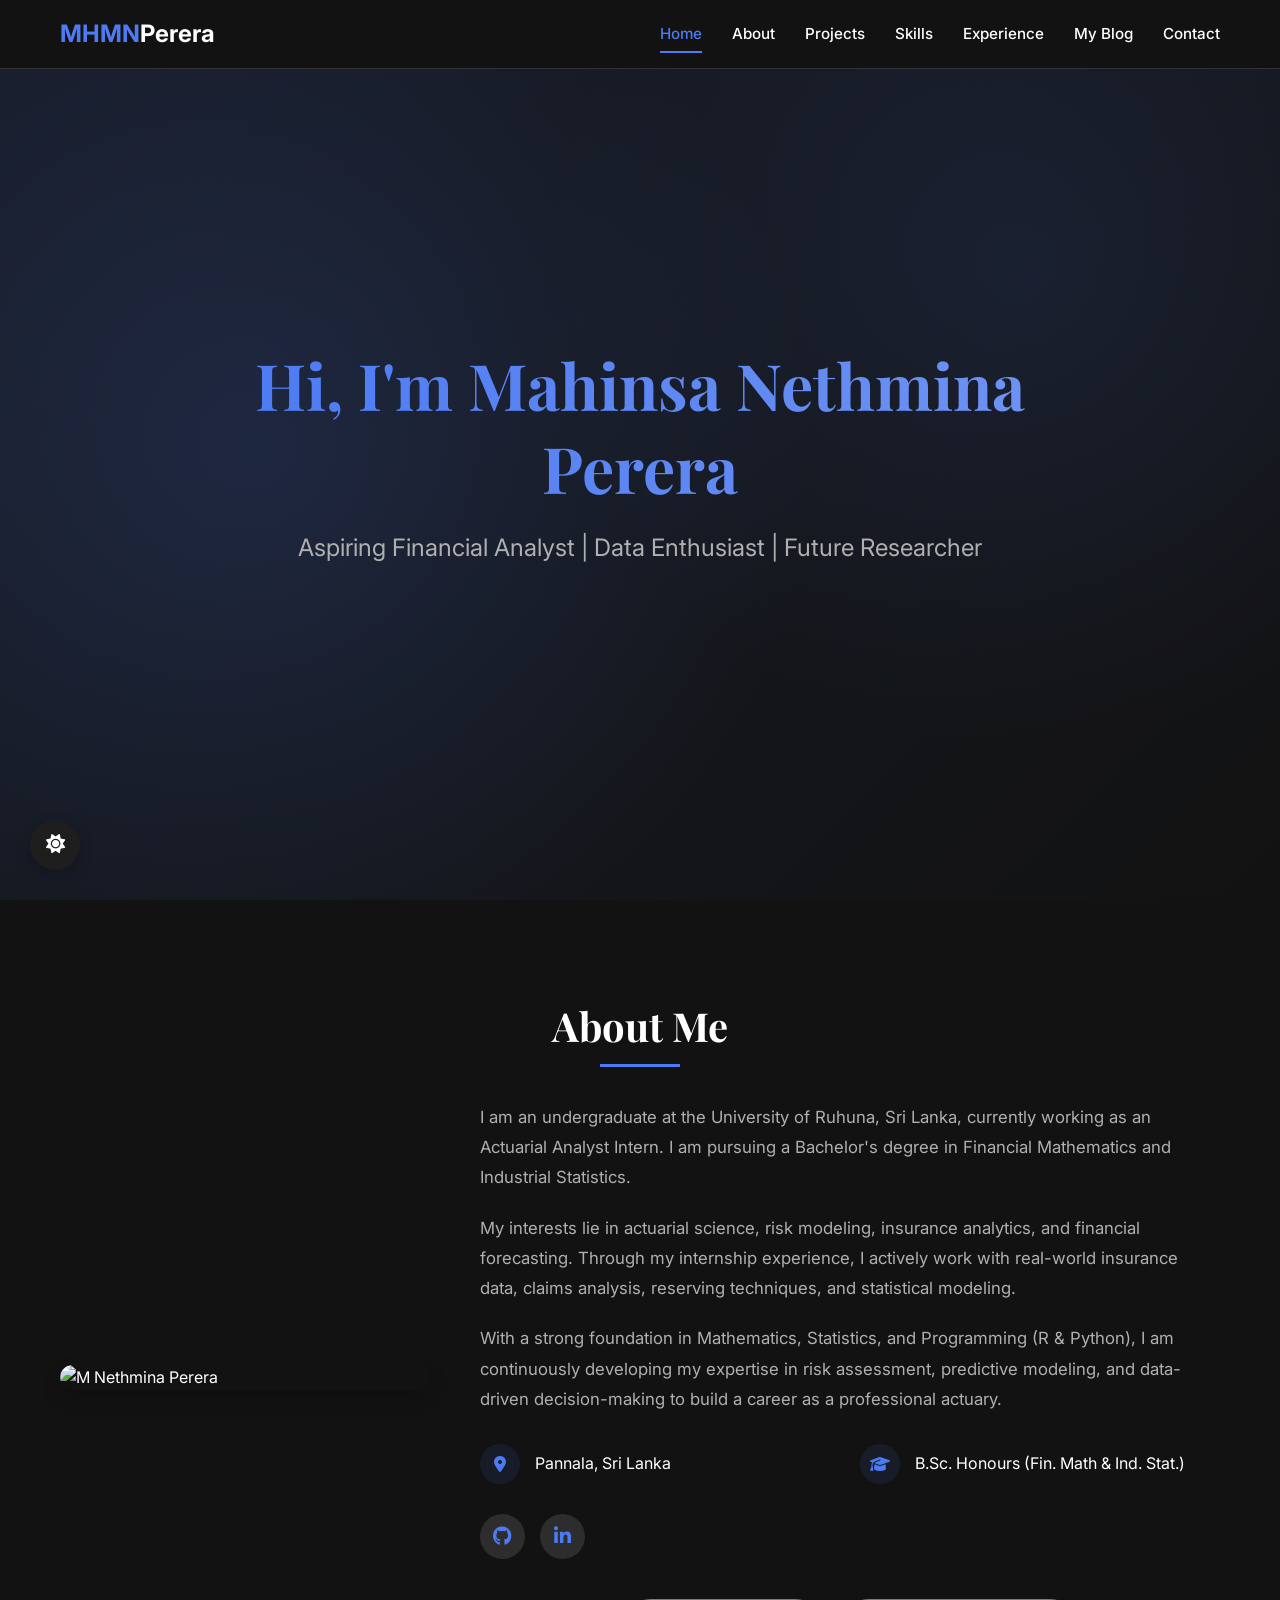
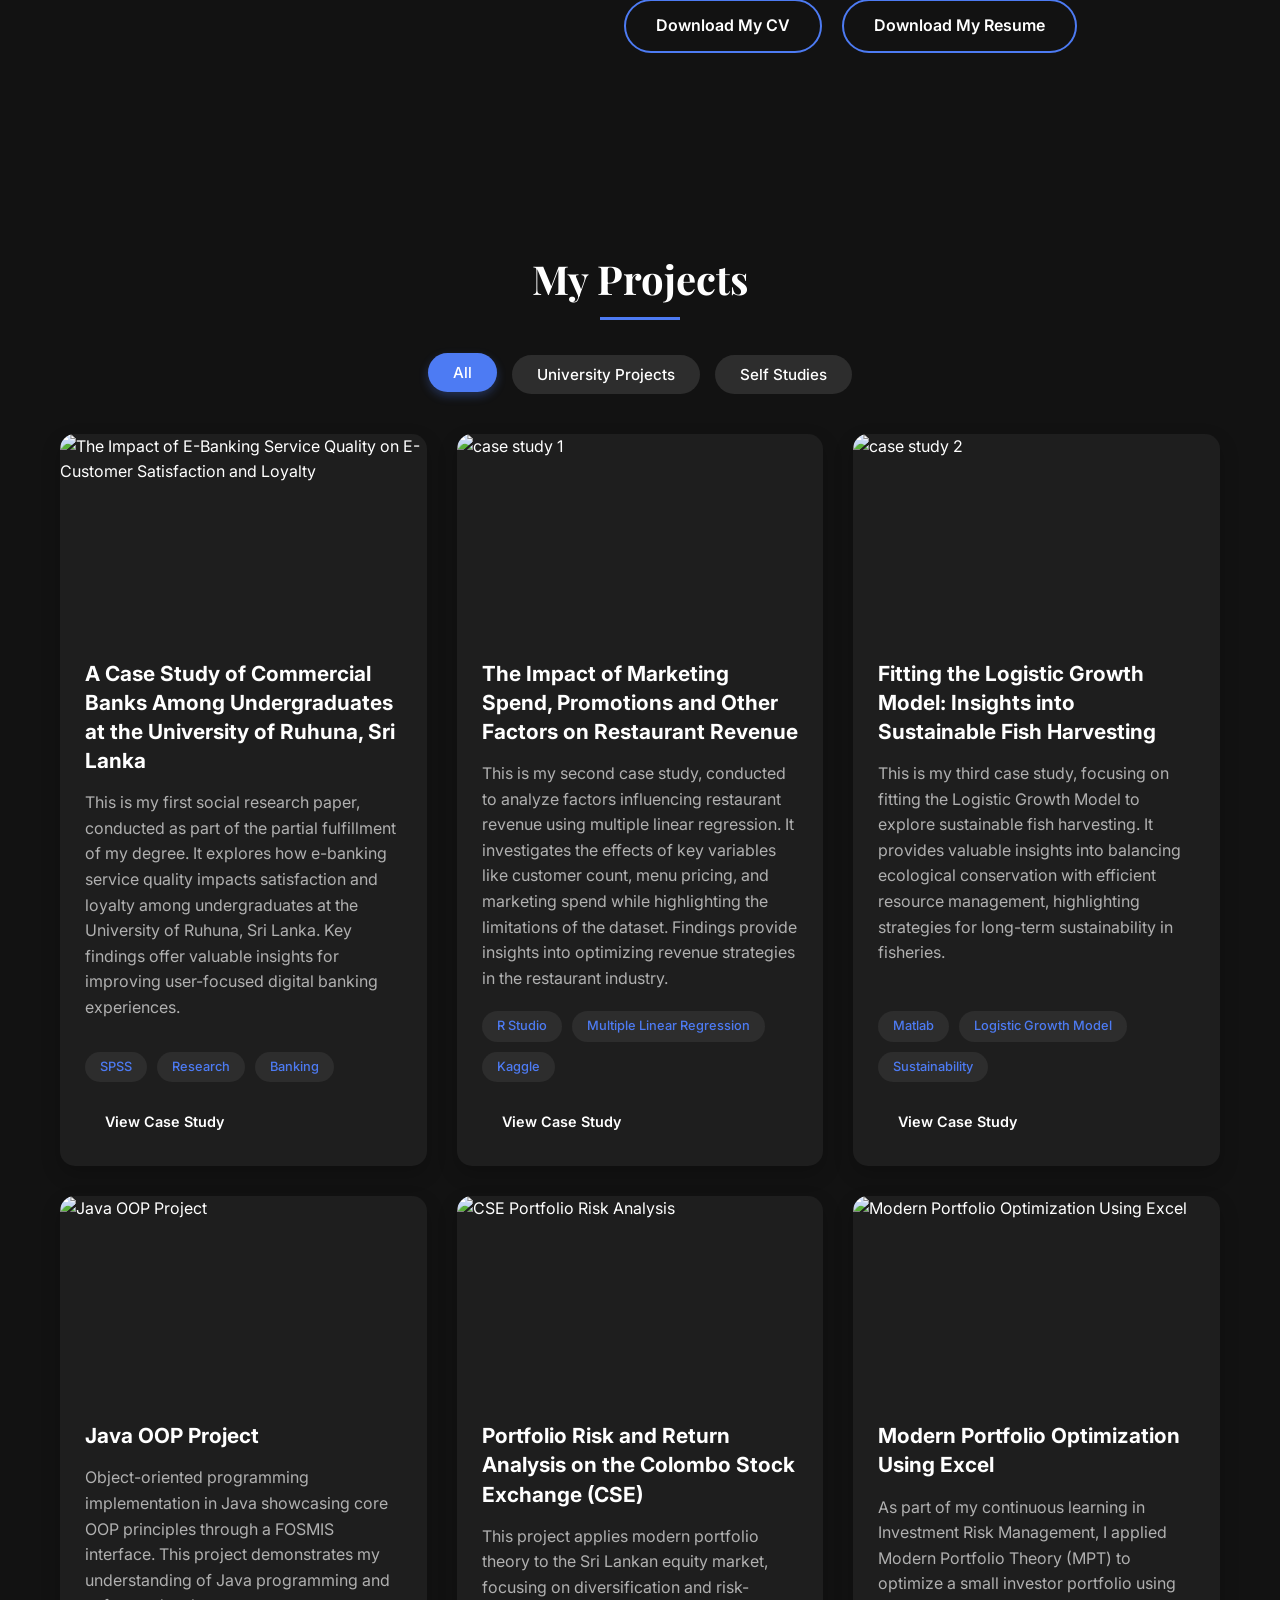
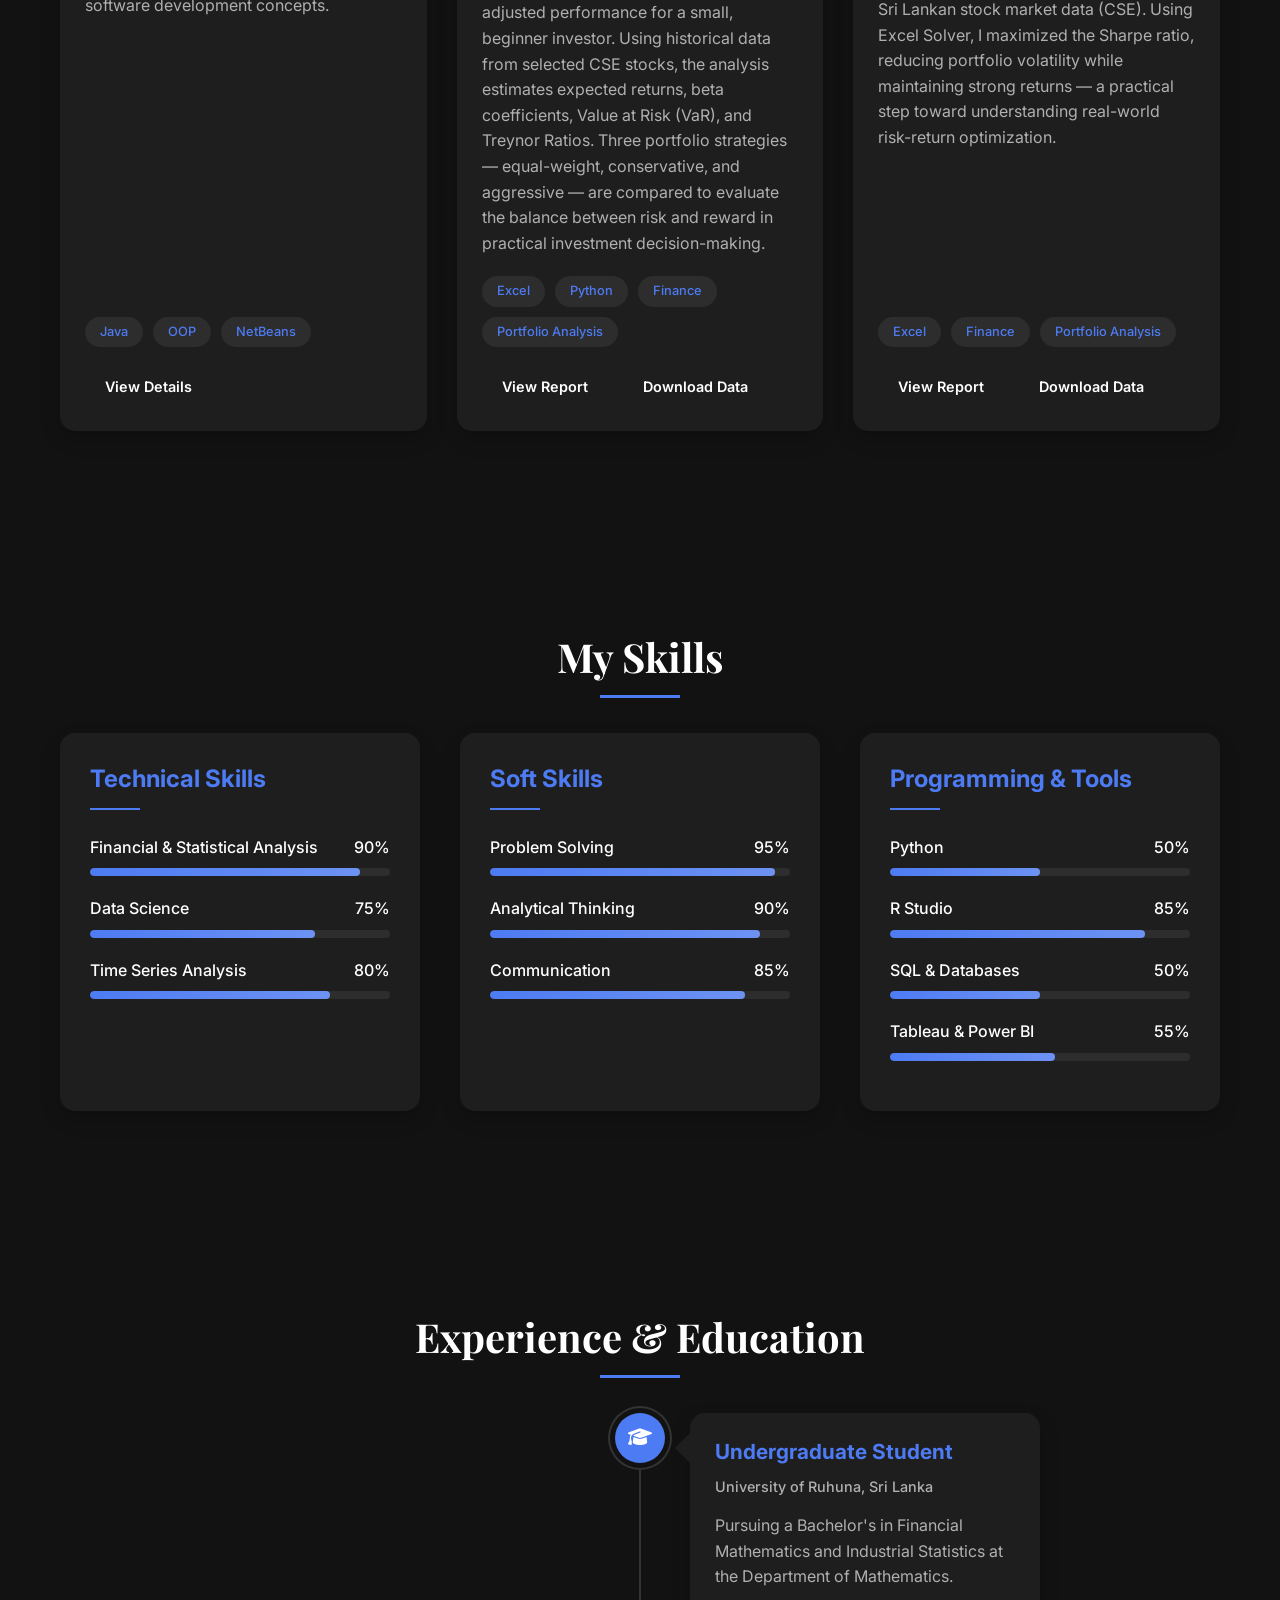
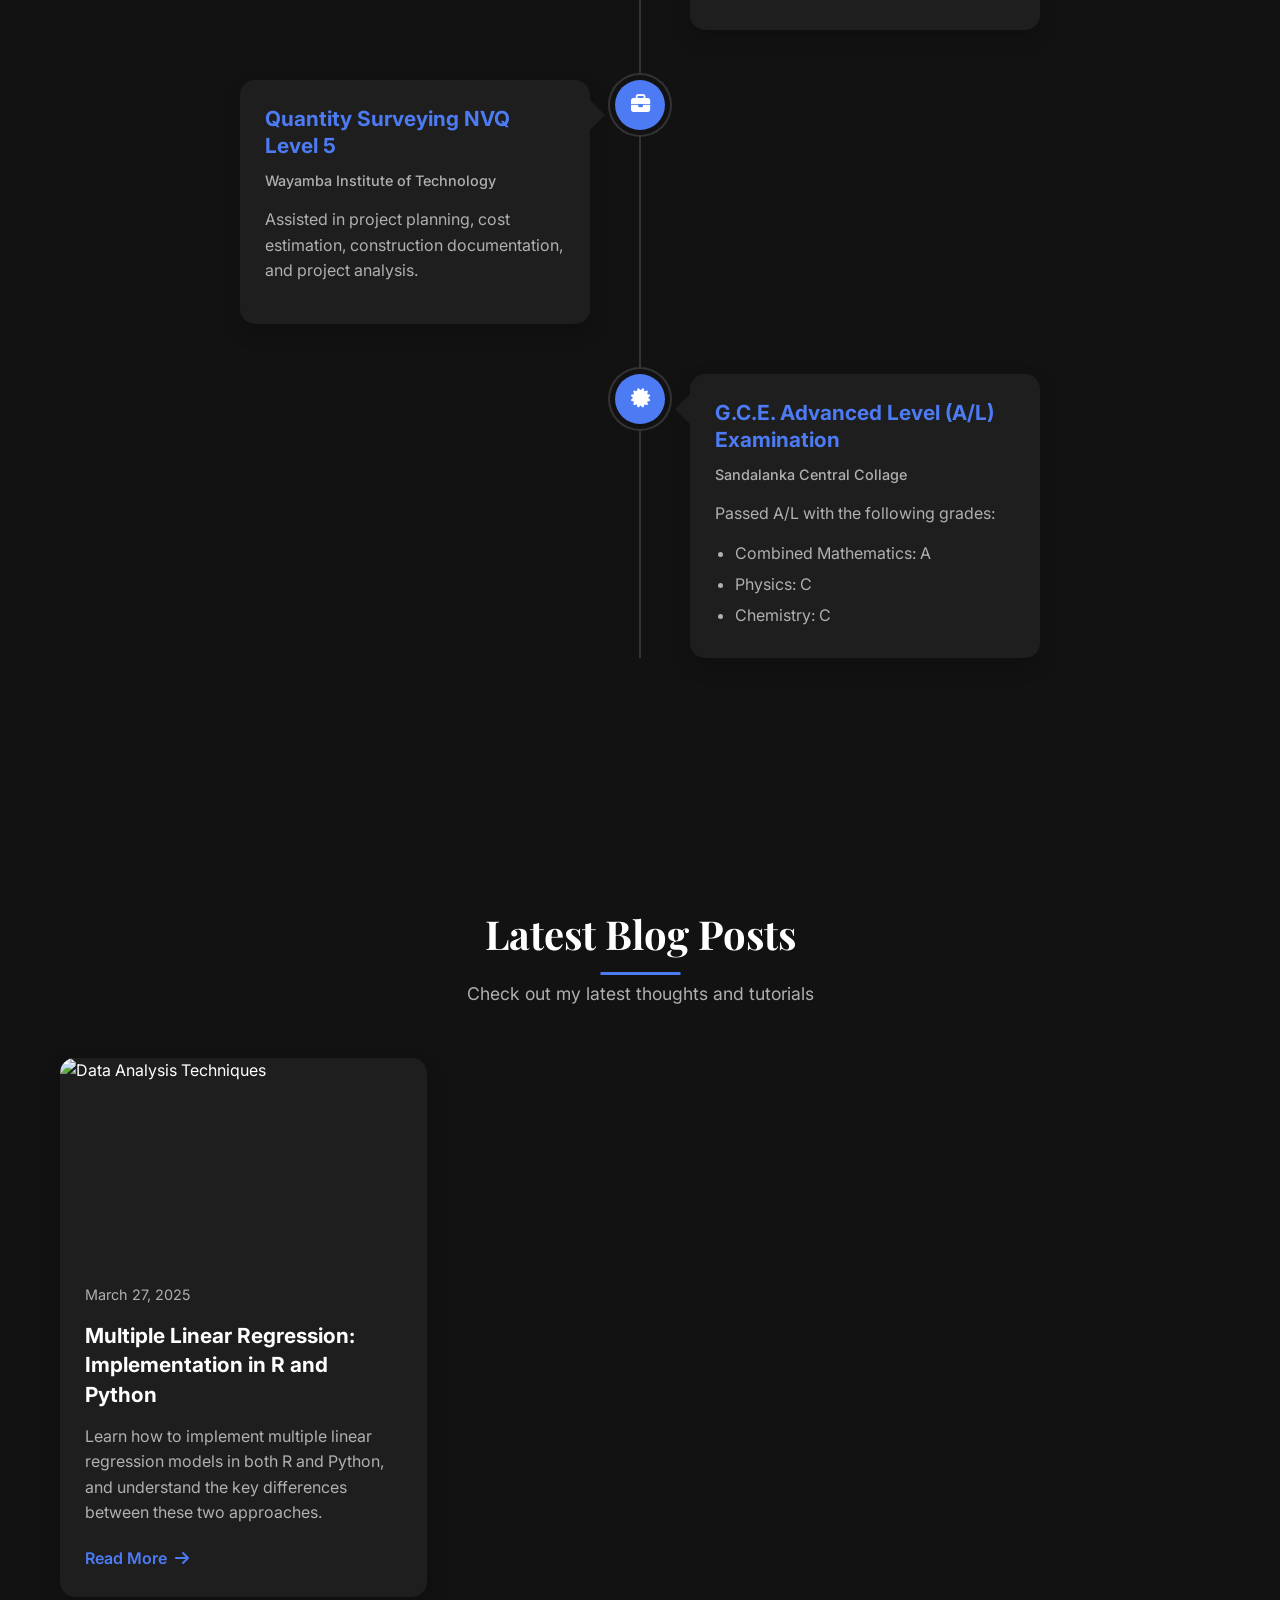
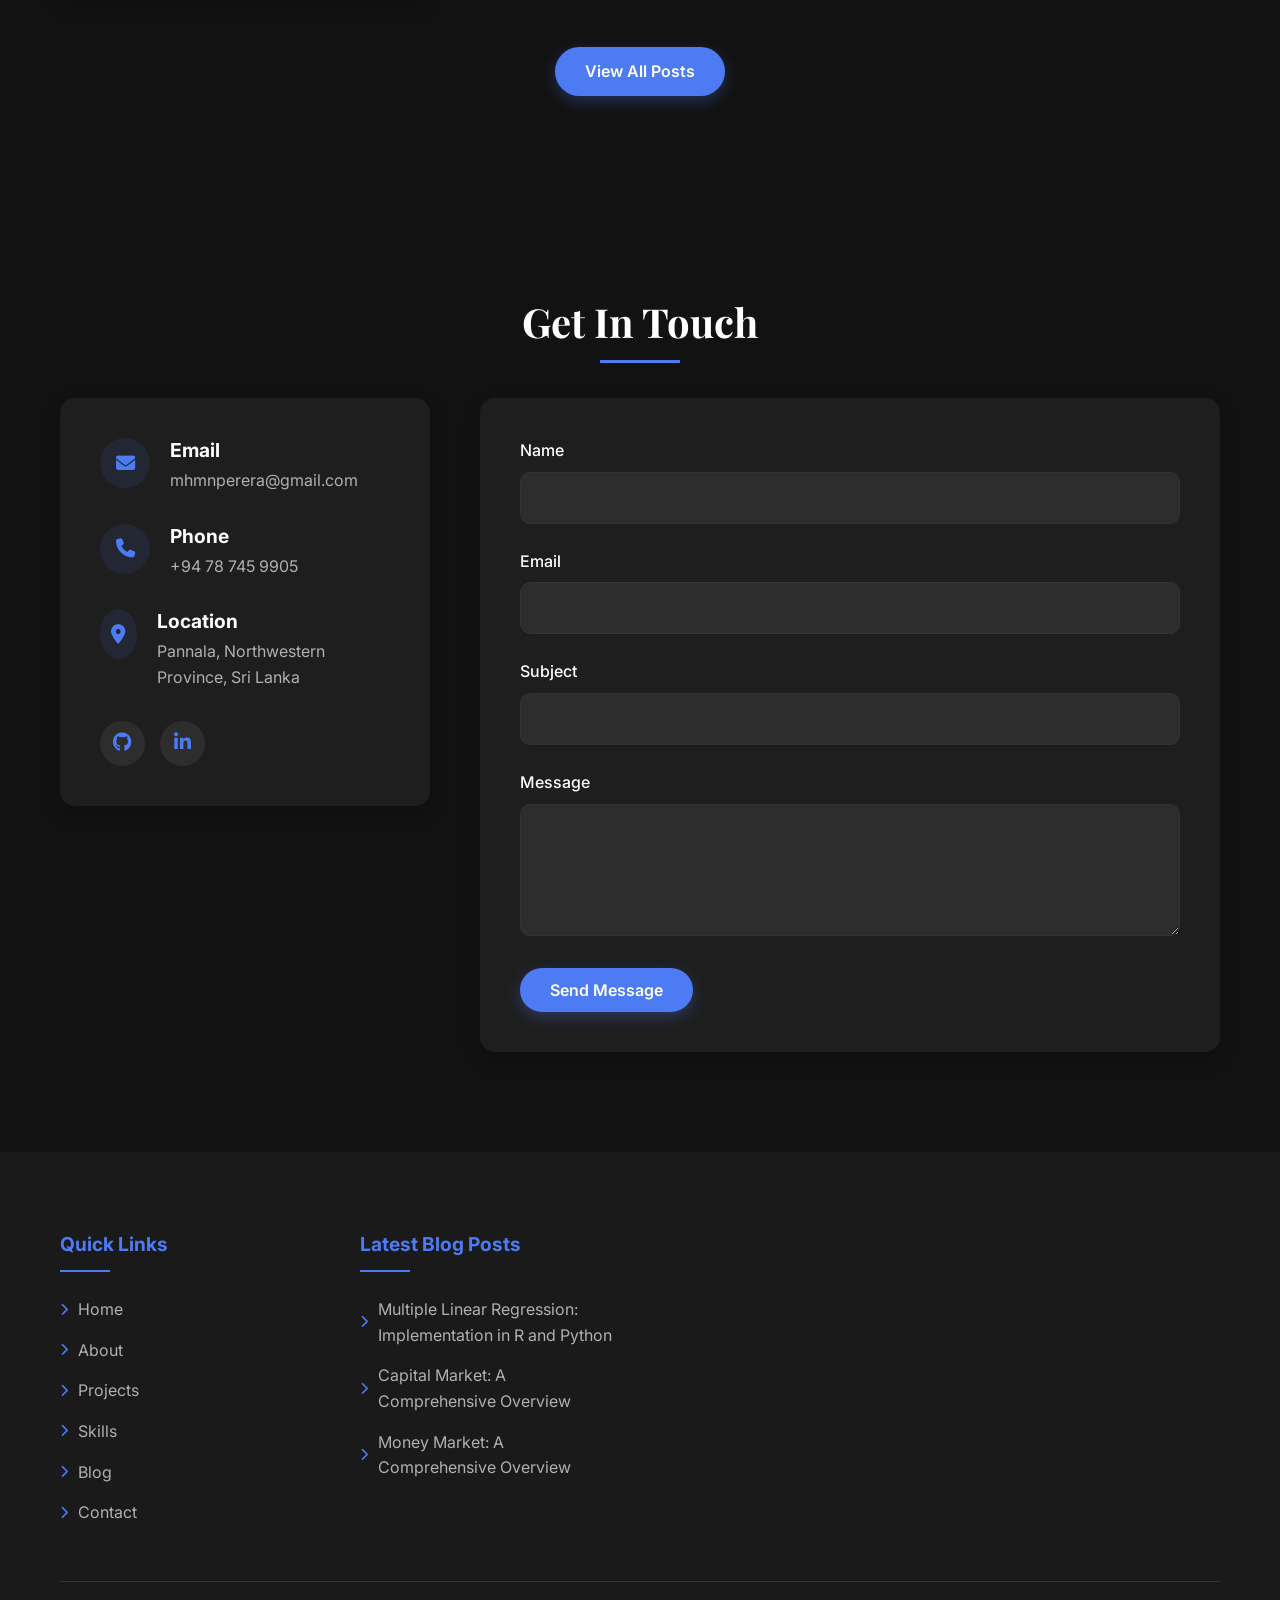
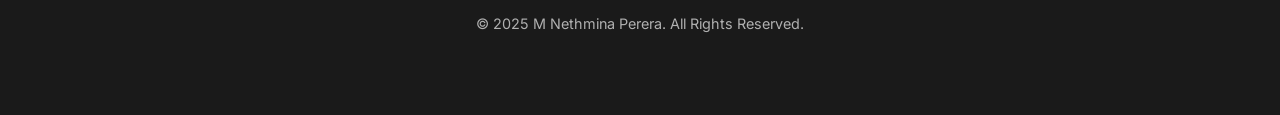
==== index.html @ 6a6cf2c5 "Update index.html" ====
<!DOCTYPE html>
<html lang="en" class="dark-theme">
<head>
    <meta charset="UTF-8">
    <meta name="viewport" content="width=device-width, initial-scale=1.0">
    <title>M Nethmina Perera | Portfolio</title>
   <meta name="description" content="Portfolio of M. Nethmina Perera – An entry-level financial analyst and data analyst with a focus on financial mathematics and industrial statistics.">
    <link rel="stylesheet" href="https://cdnjs.cloudflare.com/ajax/libs/font-awesome/6.4.0/css/all.min.css">
    <link href="https://fonts.googleapis.com/css2?family=Inter:wght@300;400;500;600;700&family=Playfair+Display:wght@700&display=swap" rel="stylesheet">
    <style>
        :root {
            /* Light theme variables */
            --light-bg-color: #f5f7fa;
            --light-text-color: #333333;
            --light-accent-color: #4d7bf3;
            --light-card-bg: #ffffff;
            --light-secondary-text: #666666;
            --light-border-color: #e0e0e0;
            --light-tag-bg: #eef2ff;
            --light-button-hover: #3d63c9;
            --light-filter-active: #4d7bf3;
            --light-filter-inactive: #e0e0e0;
            --light-header-bg: rgba(255, 255, 255, 0.95);
            --light-footer-bg: #f0f2f5;
            --light-card-shadow: 0 8px 20px rgba(0, 0, 0, 0.08);
            --light-input-bg: #ffffff;
            --light-timeline-bg: #ffffff;
            --light-timeline-border: #e0e0e0;
            --light-skill-bar-bg: #e0e0e0;
            
            /* Dark theme variables */
            --dark-bg-color: #121212;
            --dark-text-color: #ffffff;
            --dark-accent-color: #4d7bf3;
            --dark-card-bg: #1e1e1e;
            --dark-secondary-text: #b0b0b0;
            --dark-border-color: #333333;
            --dark-tag-bg: #2d2d2d;
            --dark-button-hover: #3d63c9;
            --dark-filter-active: #4d7bf3;
            --dark-filter-inactive: #2d2d2d;
            --dark-header-bg: rgba(18, 18, 18, 0.95);
            --dark-footer-bg: #1a1a1a;
            --dark-card-shadow: 0 8px 20px rgba(0, 0, 0, 0.2);
            --dark-input-bg: #2d2d2d;
            --dark-timeline-bg: #1e1e1e;
            --dark-timeline-border: #333333;
            --dark-skill-bar-bg: #2d2d2d;
            
            /* Default to dark theme */
            --bg-color: var(--dark-bg-color);
            --text-color: var(--dark-text-color);
            --accent-color: var(--dark-accent-color);
            --card-bg: var(--dark-card-bg);
            --secondary-text: var(--dark-secondary-text);
            --border-color: var(--dark-border-color);
            --tag-bg: var(--dark-tag-bg);
            --button-hover: var(--dark-button-hover);
            --filter-active: var(--dark-filter-active);
            --filter-inactive: var(--dark-filter-inactive);
            --header-bg: var(--dark-header-bg);
            --footer-bg: var(--dark-footer-bg);
            --card-shadow: var(--dark-card-shadow);
            --input-bg: var(--dark-input-bg);
            --timeline-bg: var(--dark-timeline-bg);
            --timeline-border: var(--dark-timeline-border);
            --skill-bar-bg: var(--dark-skill-bar-bg);
        }

        .light-theme {
            --bg-color: var(--light-bg-color);
            --text-color: var(--light-text-color);
            --accent-color: var(--light-accent-color);
            --card-bg: var(--light-card-bg);
            --secondary-text: var(--light-secondary-text);
            --border-color: var(--light-border-color);
            --tag-bg: var(--light-tag-bg);
            --button-hover: var(--light-button-hover);
            --filter-active: var(--light-filter-active);
            --filter-inactive: var(--light-filter-inactive);
            --header-bg: var(--light-header-bg);
            --footer-bg: var(--light-footer-bg);
            --card-shadow: var(--light-card-shadow);
            --input-bg: var(--light-input-bg);
            --timeline-bg: var(--light-timeline-bg);
            --timeline-border: var(--light-timeline-border);
            --skill-bar-bg: var(--light-skill-bar-bg);
        }

        * {
            margin: 0;
            padding: 0;
            box-sizing: border-box;
            font-family: 'Inter', sans-serif;
        }

        html {
            scroll-behavior: smooth;
            scroll-padding-top: 80px;
        }

        body {
            background-color: var(--bg-color);
            color: var(--text-color);
            line-height: 1.6;
            transition: background-color 0.3s ease, color 0.3s ease;
            overflow-x: hidden;
        }

        a {
            text-decoration: none;
            color: var(--text-color);
            transition: color 0.3s ease;
        }

        a:hover {
            color: var(--accent-color);
        }

        .container {
            max-width: 1200px;
            margin: 0 auto;
            padding: 0 20px;
        }

        h1, h2, h3, h4, h5, h6 {
            font-weight: 700;
            line-height: 1.3;
        }

        section {
            padding: 100px 0;
            position: relative;
        }

        section h2 {
            font-size: 2.5rem;
            margin-bottom: 50px;
            text-align: center;
            font-family: 'Playfair Display', serif;
            position: relative;
            display: inline-block;
            left: 50%;
            transform: translateX(-50%);
        }

        section h2::after {
            content: '';
            position: absolute;
            bottom: -15px;
            left: 0;
            width: 80px;
            height: 3px;
            background: var(--accent-color);
            left: 50%;
            transform: translateX(-50%);
        }

        .section-description {
            text-align: center;
            color: var(--secondary-text);
            margin: -30px auto 50px;
            max-width: 700px;
            font-size: 1.1rem;
        }

        /* Header and Navigation */
        header {
            background-color: var(--header-bg);
            position: fixed;
            top: 0;
            left: 0;
            right: 0;
            z-index: 1000;
            border-bottom: 1px solid var(--border-color);
            backdrop-filter: blur(10px);
            transition: all 0.3s ease;
        }

        header.scrolled {
            box-shadow: 0 5px 20px rgba(0, 0, 0, 0.1);
        }

        nav {
            display: flex;
            justify-content: space-between;
            align-items: center;
            padding: 15px 0;
            max-width: 1200px;
            margin: 0 auto;
            padding: 15px 20px;
        }

        .logo {
            font-weight: 700;
            font-size: 1.5rem;
            color: var(--accent-color);
        }

        .logo span {
            color: var(--text-color);
        }

        nav ul {
            display: flex;
            list-style: none;
            gap: 30px;
        }

        nav ul li a {
            font-weight: 500;
            padding: 5px 0;
            position: relative;
            font-size: 0.95rem;
        }

        nav ul li a.active {
            color: var(--accent-color);
        }

        nav ul li a::after {
            content: '';
            position: absolute;
            bottom: -5px;
            left: 0;
            width: 0;
            height: 2px;
            background-color: var(--accent-color);
            transition: width 0.3s ease;
        }

        nav ul li a:hover::after,
        nav ul li a.active::after {
            width: 100%;
        }

        .mobile-menu-btn {
            display: none;
            background: none;
            border: none;
            color: var(--text-color);
            font-size: 1.5rem;
            cursor: pointer;
        }

        /* Hero Section */
        .hero {
            min-height: 100vh;
            display: flex;
            align-items: center;
            position: relative;
            padding: 150px 0 100px;
            background: linear-gradient(135deg, rgba(77, 123, 243, 0.1) 0%, rgba(77, 123, 243, 0) 100%);
            overflow: hidden;
        }

        .hero::before {
            content: '';
            position: absolute;
            top: 0;
            left: 0;
            right: 0;
            bottom: 0;
            background: radial-gradient(circle at 20% 50%, rgba(77, 123, 243, 0.15) 0%, transparent 50%),
                        radial-gradient(circle at 80% 30%, rgba(77, 123, 243, 0.1) 0%, transparent 40%);
            z-index: -1;
        }

        .hero-content {
            max-width: 800px;
            margin: 0 auto;
            text-align: center;
            animation: fadeInUp 1s ease-out;
        }

        .hero h1 {
            font-size: 4rem;
            margin-bottom: 20px;
            font-family: 'Playfair Display', serif;
            background: linear-gradient(to right, var(--accent-color), #6d92f3);
            -webkit-background-clip: text;
            background-clip: text;
            color: transparent;
        }

        .subtitle {
            font-size: 1.5rem;
            color: var(--secondary-text);
            margin-bottom: 40px;
            animation: fadeInUp 1s ease-out 0.2s both;
        }

        .hero-buttons {
            display: flex;
            justify-content: center;
            gap: 20px;
            margin-top: 40px;
            animation: fadeInUp 1s ease-out 0.4s both;
        }

        .btn {
            display: inline-block;
            padding: 12px 30px;
            border-radius: 30px;
            font-weight: 600;
            text-align: center;
            cursor: pointer;
            transition: all 0.3s ease;
            border: none;
            font-size: 1rem;
        }

        .primary-btn {
            background-color: var(--accent-color);
            color: white;
            box-shadow: 0 5px 15px rgba(77, 123, 243, 0.3);
        }

        .primary-btn:hover {
            background-color: var(--button-hover);
            transform: translateY(-5px);
            box-shadow: 0 10px 20px rgba(77, 123, 243, 0.4);
            color: white;
        }

        .secondary-btn {
            background-color: transparent;
            color: var(--text-color);
            border: 2px solid var(--accent-color);
        }

        .secondary-btn:hover {
            background-color: var(--accent-color);
            color: white;
            transform: translateY(-5px);
        }

        .small-btn {
            padding: 8px 20px;
            font-size: 0.9rem;
        }

        /* About Section */
        .about-section {
            background-color: var(--bg-color);
            position: relative;
            overflow: hidden;
        }

        .about-section::before {
            content: '';
            position: absolute;
            top: 0;
            right: 0;
            width: 300px;
            height: 300px;
            background: radial-gradient(circle, rgba(77, 123, 243, 0.1) 0%, transparent 70%);
            z-index: -1;
        }

        .about-content {
            display: grid;
            grid-template-columns: 1fr 2fr;
            gap: 50px;
            align-items: center;
        }

        .about-image {
            position: relative;
            border-radius: 20px;
            overflow: hidden;
            box-shadow: var(--card-shadow);
            transition: transform 0.3s ease, box-shadow 0.3s ease;
        }

        .about-image:hover {
            transform: translateY(-10px);
            box-shadow: 0 15px 30px rgba(0, 0, 0, 0.2);
        }

        .about-image img {
            width: 100%;
            height: auto;
            display: block;
            transition: transform 0.5s ease;
        }

        .about-image:hover img {
            transform: scale(1.05);
        }

        .about-text p {
            margin-bottom: 20px;
            color: var(--secondary-text);
            font-size: 1.05rem;
            line-height: 1.8;
        }

        .about-details {
            margin: 30px 0;
            display: grid;
            grid-template-columns: 1fr 1fr;
            gap: 20px;
        }

        .detail-item {
            display: flex;
            align-items: center;
            gap: 15px;
        }

        .detail-item i {
            width: 40px;
            height: 40px;
            background-color: rgba(77, 123, 243, 0.1);
            color: var(--accent-color);
            border-radius: 50%;
            display: flex;
            justify-content: center;
            align-items: center;
            font-size: 1rem;
        }

        .social-links {
            display: flex;
            gap: 15px;
            margin-top: 30px;
        }

        .social-icon {
            width: 45px;
            height: 45px;
            background-color: var(--tag-bg);
            color: var(--accent-color);
            border-radius: 50%;
            display: flex;
            justify-content: center;
            align-items: center;
            font-size: 1.2rem;
            transition: all 0.3s ease;
        }

        .social-icon:hover {
            background-color: var(--accent-color);
            color: white;
            transform: translateY(-5px);
        }

        /* Projects Section */
        .projects-section {
            background-color: var(--bg-color);
            position: relative;
        }

        .projects-section::before {
            content: '';
            position: absolute;
            bottom: 0;
            left: 0;
            width: 300px;
            height: 300px;
            background: radial-gradient(circle, rgba(77, 123, 243, 0.1) 0%, transparent 70%);
            z-index: -1;
        }

        .project-filters {
            display: flex;
            justify-content: center;
            gap: 15px;
            margin-bottom: 40px;
            flex-wrap: wrap;
        }

        .filter-btn {
            background-color: var(--filter-inactive);
            color: var(--text-color);
            border: none;
            padding: 10px 25px;
            border-radius: 30px;
            cursor: pointer;
            font-size: 0.95rem;
            font-weight: 500;
            transition: all 0.3s ease;
        }

        .filter-btn.active {
            background-color: var(--filter-active);
            color: white;
            box-shadow: 0 4px 10px rgba(77, 123, 243, 0.3);
            transform: translateY(-2px);
        }

        .filter-btn:hover {
            background-color: var(--button-hover);
            color: white;
        }

        .projects-grid {
            display: grid;
            grid-template-columns: repeat(auto-fill, minmax(350px, 1fr));
            gap: 30px;
        }

        .project-card {
            background-color: var(--card-bg);
            border-radius: 15px;
            overflow: hidden;
            box-shadow: var(--card-shadow);
            transition: transform 0.3s ease, box-shadow 0.3s ease;
            height: 100%;
            display: flex;
            flex-direction: column;
            opacity: 0;
            transform: translateY(20px);
            animation: fadeInUp 0.6s ease-out forwards;
        }

        .project-card:nth-child(2) {
            animation-delay: 0.2s;
        }

        .project-card:nth-child(3) {
            animation-delay: 0.4s;
        }

        .project-card:nth-child(4) {
            animation-delay: 0.6s;
        }

        .project-card:hover {
            transform: translateY(-10px);
            box-shadow: 0 15px 30px rgba(0, 0, 0, 0.2);
        }

        .project-image {
            height: 200px;
            overflow: hidden;
        }

        .project-image img {
            width: 100%;
            height: 100%;
            object-fit: cover;
            transition: transform 0.5s ease;
        }

        .project-card:hover .project-image img {
            transform: scale(1.05);
        }

        .project-content {
            padding: 25px;
            display: flex;
            flex-direction: column;
            flex-grow: 1;
        }

        .project-content h3 {
            font-size: 1.3rem;
            margin-bottom: 15px;
            line-height: 1.4;
        }

        .project-content p {
            color: var(--secondary-text);
            margin-bottom: 20px;
            flex-grow: 1;
        }

        .project-tech {
            display: flex;
            flex-wrap: wrap;
            gap: 10px;
            margin-bottom: 20px;
        }

        .project-tech span {
            background-color: var(--tag-bg);
            color: var(--accent-color);
            padding: 5px 15px;
            border-radius: 20px;
            font-size: 0.8rem;
            font-weight: 500;
            transition: all 0.3s ease;
        }

        .project-tech span:hover {
            background-color: var(--accent-color);
            color: white;
            transform: translateY(-2px);
        }

        .project-links {
            display: flex;
            gap: 15px;
            margin-top: auto;
        }

        /* Project Details */
        .project-details {
            position: fixed;
            top: 0;
            left: 0;
            right: 0;
            bottom: 0;
            background-color: rgba(0, 0, 0, 0.8);
            z-index: 1001;
            display: flex;
            justify-content: center;
            align-items: center;
            padding: 20px;
            opacity: 0;
            visibility: hidden;
            transition: all 0.3s ease;
        }

        .project-details.active {
            opacity: 1;
            visibility: visible;
        }

        .project-details .container {
            background-color: var(--card-bg);
            border-radius: 15px;
            max-width: 900px;
            max-height: 90vh;
            overflow-y: auto;
            padding: 30px;
            position: relative;
            box-shadow: 0 15px 30px rgba(0, 0, 0, 0.3);
            transform: translateY(30px);
            transition: transform 0.3s ease;
        }

        .project-details.active .container {
            transform: translateY(0);
        }

        .details-header {
            display: flex;
            justify-content: space-between;
            align-items: center;
            margin-bottom: 20px;
            padding-bottom: 20px;
            border-bottom: 1px solid var(--border-color);
        }

        .details-header h2 {
            font-size: 2rem;
            margin-bottom: 0;
            text-align: left;
            transform: none;
            left: 0;
        }

        .details-header h2::after {
            display: none;
        }

        .close-details {
            background: none;
            border: none;
            color: var(--text-color);
            font-size: 1.5rem;
            cursor: pointer;
            transition: color 0.3s ease;
        }

        .close-details:hover {
            color: var(--accent-color);
        }

        .details-content {
            display: grid;
            grid-template-columns: 1fr 1fr;
            gap: 30px;
        }

        .details-video {
            border-radius: 10px;
            overflow: hidden;
            box-shadow: var(--card-shadow);
        }

        .details-video video {
            display: block;
            width: 100%;
            height: auto;
        }

        .details-text h3 {
            font-size: 1.5rem;
            margin: 20px 0 15px;
            color: var(--accent-color);
        }

        .details-text p {
            color: var(--secondary-text);
            margin-bottom: 20px;
            line-height: 1.8;
        }

        .details-text ul {
            margin-left: 20px;
            margin-bottom: 20px;
        }

        .details-text li {
            margin-bottom: 10px;
            color: var(--secondary-text);
        }

        .tech-stack {
            display: flex;
            flex-wrap: wrap;
            gap: 10px;
            margin-top: 10px;
        }

        .tech-stack span {
            background-color: var(--tag-bg);
            color: var(--accent-color);
            padding: 5px 15px;
            border-radius: 20px;
            font-size: 0.8rem;
            font-weight: 500;
        }

        /* Skills Section */
        .skills-section {
            background-color: var(--bg-color);
            position: relative;
        }

        .skills-section::before {
            content: '';
            position: absolute;
            top: 50%;
            right: 0;
            width: 300px;
            height: 300px;
            background: radial-gradient(circle, rgba(77, 123, 243, 0.1) 0%, transparent 70%);
            z-index: -1;
            transform: translateY(-50%);
        }

        .skills-container {
            display: grid;
            grid-template-columns: repeat(auto-fit, minmax(300px, 1fr));
            gap: 40px;
        }

        .skills-category {
            background-color: var(--card-bg);
            padding: 30px;
            border-radius: 15px;
            box-shadow: var(--card-shadow);
            transition: transform 0.3s ease, box-shadow 0.3s ease;
        }

        .skills-category:hover {
            transform: translateY(-10px);
            box-shadow: 0 15px 30px rgba(0, 0, 0, 0.2);
        }

        .skills-category h3 {
            font-size: 1.5rem;
            margin-bottom: 25px;
            color: var(--accent-color);
            position: relative;
            padding-bottom: 15px;
        }

        .skills-category h3::after {
            content: '';
            position: absolute;
            bottom: 0;
            left: 0;
            width: 50px;
            height: 2px;
            background-color: var(--accent-color);
        }

        .skill-item {
            margin-bottom: 20px;
        }

        .skill-info {
            display: flex;
            justify-content: space-between;
            margin-bottom: 8px;
            font-weight: 500;
        }

        .skill-bar {
            height: 8px;
            background-color: var(--skill-bar-bg);
            border-radius: 10px;
            overflow: hidden;
        }

        .skill-progress {
            height: 100%;
            background: linear-gradient(to right, var(--accent-color), #6d92f3);
            border-radius: 10px;
            width: 0;
            transition: width 1.5s ease;
        }

        /* Experience Section */
        .experience-section {
            background-color: var(--bg-color);
            position: relative;
        }

        .experience-section::before {
            content: '';
            position: absolute;
            bottom: 0;
            left: 0;
            width: 300px;
            height: 300px;
            background: radial-gradient(circle, rgba(77, 123, 243, 0.1) 0%, transparent 70%);
            z-index: -1;
        }

        .timeline {
            position: relative;
            max-width: 800px;
            margin: 0 auto;
        }

        .timeline::before {
            content: '';
            position: absolute;
            top: 0;
            bottom: 0;
            left: 50%;
            width: 2px;
            background-color: var(--border-color);
            transform: translateX(-50%);
        }

        .timeline-item {
            position: relative;
            margin-bottom: 50px;
            width: 100%;
        }

        .timeline-icon {
            position: absolute;
            left: 50%;
            top: 0;
            width: 50px;
            height: 50px;
            border-radius: 50%;
            background-color: var(--accent-color);
            display: flex;
            justify-content: center;
            align-items: center;
            color: white;
            font-size: 1.2rem;
            transform: translateX(-50%);
            z-index: 1;
            box-shadow: 0 0 0 5px var(--bg-color), 0 0 0 7px var(--border-color);
        }

        .timeline-content {
            position: relative;
            width: calc(50% - 50px);
            padding: 25px;
            background-color: var(--timeline-bg);
            border-radius: 15px;
            box-shadow: var(--card-shadow);
            transition: transform 0.3s ease, box-shadow 0.3s ease;
        }

        .timeline-content:hover {
            transform: translateY(-5px);
            box-shadow: 0 15px 30px rgba(0, 0, 0, 0.2);
        }

        .timeline-item:nth-child(odd) .timeline-content {
            margin-left: auto;
        }

        .timeline-item:nth-child(even) .timeline-content {
            margin-right: auto;
        }

        .timeline-item:nth-child(odd) .timeline-content::before {
            content: '';
            position: absolute;
            top: 20px;
            left: -15px;
            border-width: 15px 15px 15px 0;
            border-style: solid;
            border-color: transparent var(--timeline-bg) transparent transparent;
        }

        .timeline-item:nth-child(even) .timeline-content::before {
            content: '';
            position: absolute;
            top: 20px;
            right: -15px;
            border-width: 15px 0 15px 15px;
            border-style: solid;
            border-color: transparent transparent transparent var(--timeline-bg);
        }

        .timeline-content h3 {
            font-size: 1.3rem;
            margin-bottom: 10px;
            color: var(--accent-color);
        }

        .timeline-date {
            color: var(--secondary-text);
            font-size: 0.9rem;
            margin-bottom: 15px;
            font-weight: 500;
        }

        .timeline-content p {
            color: var(--secondary-text);
            margin-bottom: 15px;
        }

        .timeline-content ul {
            margin-left: 20px;
            color: var(--secondary-text);
        }

        .timeline-content li {
            margin-bottom: 5px;
        }

        /* Blog Preview Section */
        .blog-preview-section {
            background-color: var(--bg-color);
            position: relative;
        }

        .blog-preview-section::before {
            content: '';
            position: absolute;
            top: 0;
            right: 0;
            width: 300px;
            height: 300px;
            background: radial-gradient(circle, rgba(77, 123, 243, 0.1) 0%, transparent 70%);
            z-index: -1;
        }

        .blog-preview-grid {
            display: grid;
            grid-template-columns: repeat(auto-fill, minmax(350px, 1fr));
            gap: 30px;
            margin-bottom: 50px;
        }

        .blog-preview-card {
            background-color: var(--card-bg);
            border-radius: 15px;
            overflow: hidden;
            box-shadow: var(--card-shadow);
            transition: transform 0.3s ease, box-shadow 0.3s ease;
            height: 100%;
            display: flex;
            flex-direction: column;
            opacity: 0;
            transform: translateY(20px);
            animation: fadeInUp 0.6s ease-out forwards;
        }

        .blog-preview-card:hover {
            transform: translateY(-10px);
            box-shadow: 0 15px 30px rgba(0, 0, 0, 0.2);
        }

        .preview-image {
            height: 200px;
            overflow: hidden;
        }

        .preview-image img {
            width: 100%;
            height: 100%;
            object-fit: cover;
            transition: transform 0.5s ease;
        }

        .blog-preview-card:hover .preview-image img {
            transform: scale(1.05);
        }

        .preview-content {
            padding: 25px;
            display: flex;
            flex-direction: column;
            flex-grow: 1;
        }

        .preview-date {
            color: var(--secondary-text);
            font-size: 0.9rem;
            margin-bottom: 15px;
        }

        .preview-content h3 {
            font-size: 1.3rem;
            margin-bottom: 15px;
            line-height: 1.4;
        }

        .preview-content p {
            color: var(--secondary-text);
            margin-bottom: 20px;
            flex-grow: 1;
        }

        .read-more-btn {
            color: var(--accent-color);
            font-weight: 600;
            display: flex;
            align-items: center;
            transition: all 0.3s ease;
            margin-top: auto;
            width: fit-content;
        }

        .read-more-btn::after {
            content: '\f061';
            font-family: 'Font Awesome 6 Free';
            margin-left: 8px;
            transition: transform 0.3s ease;
        }

        .read-more-btn:hover {
            color: var(--button-hover);
        }

        .read-more-btn:hover::after {
            transform: translateX(5px);
        }

        .view-all-container {
            text-align: center;
            margin-top: 40px;
        }

        .view-all-btn {
            display: inline-block;
            padding: 12px 30px;
            background-color: var(--accent-color);
            color: white;
            border-radius: 30px;
            font-weight: 600;
            transition: all 0.3s ease;
            box-shadow: 0 5px 15px rgba(77, 123, 243, 0.3);
        }

        .view-all-btn:hover {
            background-color: var(--button-hover);
            transform: translateY(-5px);
            box-shadow: 0 10px 20px rgba(77, 123, 243, 0.4);
            color: white;
        }

        /* Contact Section */
        .contact-section {
            background-color: var(--bg-color);
            position: relative;
        }

        .contact-section::before {
            content: '';
            position: absolute;
            bottom: 0;
            right: 0;
            width: 300px;
            height: 300px;
            background: radial-gradient(circle, rgba(77, 123, 243, 0.1) 0%, transparent 70%);
            z-index: -1;
        }

        .contact-container {
            display: grid;
            grid-template-columns: 1fr 2fr;
            gap: 50px;
        }

        .contact-info {
            background-color: var(--card-bg);
            padding: 40px;
            border-radius: 15px;
            box-shadow: var(--card-shadow);
            height: fit-content;
        }

        .contact-item {
            display: flex;
            align-items: flex-start;
            margin-bottom: 30px;
            gap: 20px;
        }

        .contact-item i {
            width: 50px;
            height: 50px;
            background-color: rgba(77, 123, 243, 0.1);
            color: var(--accent-color);
            border-radius: 50%;
            display: flex;
            justify-content: center;
            align-items: center;
            font-size: 1.2rem;
        }

        .contact-item h3 {
            font-size: 1.2rem;
            margin-bottom: 5px;
        }

        .contact-item p, .contact-item a {
            color: var(--secondary-text);
        }

        .contact-form {
            background-color: var(--card-bg);
            padding: 40px;
            border-radius: 15px;
            box-shadow: var(--card-shadow);
        }

        .form-group {
            margin-bottom: 25px;
        }

        .form-group label {
            display: block;
            margin-bottom: 8px;
            font-weight: 500;
        }

        .form-group input, .form-group textarea {
            width: 100%;
            padding: 15px;
            border-radius: 10px;
            border: 1px solid var(--border-color);
            background-color: var(--input-bg);
            color: var(--text-color);
            font-size: 1rem;
            transition: all 0.3s ease;
        }

        .form-group input:focus, .form-group textarea:focus {
            outline: none;
            border-color: var(--accent-color);
            box-shadow: 0 0 0 3px rgba(77, 123, 243, 0.2);
        }

        .form-message {
            margin-top: 20px;
            padding: 15px;
            border-radius: 10px;
            display: none;
        }

        .form-message.success {
            background-color: rgba(39, 174, 96, 0.1);
            color: #27ae60;
            display: block;
        }

        .form-message.error {
            background-color: rgba(231, 76, 60, 0.1);
            color: #e74c3c;
            display: block;
        }

        /* Footer */
        footer {
            background-color: var(--footer-bg);
            padding: 80px 0 30px;
            margin-top: 0;
            transition: background-color 0.3s ease;
        }

        .footer-content {
            display: grid;
            grid-template-columns: repeat(auto-fit, minmax(250px, 1fr));
            gap: 40px;
            margin-bottom: 50px;
        }

        footer h3 {
            font-size: 1.2rem;
            margin-bottom: 25px;
            color: var(--accent-color);
            position: relative;
            padding-bottom: 15px;
        }

        footer h3::after {
            content: '';
            position: absolute;
            bottom: 0;
            left: 0;
            width: 50px;
            height: 2px;
            background-color: var(--accent-color);
        }

        footer ul {
            list-style: none;
        }

        footer ul li {
            margin-bottom: 15px;
        }

        footer ul li a {
            color: var(--secondary-text);
            transition: all 0.3s ease;
            display: flex;
            align-items: center;
        }

        footer ul li a i {
            margin-right: 10px;
            color: var(--accent-color);
            font-size: 0.8rem;
        }

        footer ul li a:hover {
            color: var(--text-color);
            transform: translateX(5px);
        }

        .copyright {
            text-align: center;
            padding-top: 30px;
            border-top: 1px solid var(--border-color);
            color: var(--secondary-text);
            font-size: 0.9rem;
            grid-column: 1 / -1;
        }

        /* Back to Top Button */
        .back-to-top {
            position: fixed;
            bottom: 30px;
            right: 30px;
            background-color: var(--accent-color);
            color: white;
            width: 50px;
            height: 50px;
            border-radius: 50%;
            display: flex;
            justify-content: center;
            align-items: center;
            font-size: 1.2rem;
            box-shadow: 0 5px 15px rgba(0, 0, 0, 0.2);
            opacity: 0;
            visibility: hidden;
            transition: all 0.3s ease;
            z-index: 99;
        }

        .back-to-top.visible {
            opacity: 1;
            visibility: visible;
        }

        .back-to-top:hover {
            background-color: var(--button-hover);
            transform: translateY(-5px);
        }

        /* Theme Toggle */
        .theme-toggle {
            position: fixed;
            bottom: 30px;
            left: 30px;
            background-color: var(--card-bg);
            color: var(--text-color);
            width: 50px;
            height: 50px;
            border-radius: 50%;
            display: flex;
            justify-content: center;
            align-items: center;
            font-size: 1.2rem;
            box-shadow: 0 5px 15px rgba(0, 0, 0, 0.2);
            cursor: pointer;
            z-index: 99;
            transition: all 0.3s ease;
        }

        .theme-toggle:hover {
            transform: rotate(30deg);
        }

        /* Animations */
        @keyframes fadeInUp {
            from {
                opacity: 0;
                transform: translateY(20px);
            }
            to {
                opacity: 1;
                transform: translateY(0);
            }
        }

        .fade-in {
            opacity: 0;
            transform: translateY(20px);
            transition: opacity 0.6s ease, transform 0.6s ease;
        }

        .fade-in.visible {
            opacity: 1;
            transform: translateY(0);
        }

        /* Loading Animation */
        .loading-overlay {
            position: fixed;
            top: 0;
            left: 0;
            right: 0;
            bottom: 0;
            background-color: var(--bg-color);
            display: flex;
            justify-content: center;
            align-items: center;
            z-index: 9999;
            transition: opacity 0.5s ease, visibility 0.5s ease;
        }

        .loading-spinner {
            width: 50px;
            height: 50px;
            border: 3px solid rgba(77, 123, 243, 0.3);
            border-radius: 50%;
            border-top-color: var(--accent-color);
            animation: spin 1s linear infinite;
        }

        @keyframes spin {
            to {
                transform: rotate(360deg);
            }
        }

        /* Responsive Design */
        @media (max-width: 992px) {
            .hero h1 {
                font-size: 3.5rem;
            }

            .about-content {
                grid-template-columns: 1fr;
            }

            .about-image {
                max-width: 400px;
                margin: 0 auto 40px;
            }

            .contact-container {
                grid-template-columns: 1fr;
            }

            .timeline::before {
                left: 30px;
            }

            .timeline-icon {
                left: 30px;
            }

            .timeline-content {
                width: calc(100% - 80px);
                margin-left: 80px !important;
            }

            .timeline-item:nth-child(odd) .timeline-content::before,
            .timeline-item:nth-child(even) .timeline-content::before {
                left: -15px;
                border-width: 15px 15px 15px 0;
                border-color: transparent var(--timeline-bg) transparent transparent;
                right: auto;
            }
        }

        @media (max-width: 768px) {
            .mobile-menu-btn {
                display: block;
            }

            nav ul {
                position: fixed;
                top: 70px;
                left: 0;
                right: 0;
                background-color: var(--header-bg);
                flex-direction: column;
                align-items: center;
                padding: 20px 0;
                gap: 20px;
                border-bottom: 1px solid var(--border-color);
                transform: translateY(-100%);
                opacity: 0;
                visibility: hidden;
                transition: all 0.3s ease;
                backdrop-filter: blur(10px);
            }

            nav ul.active {
                transform: translateY(0);
                opacity: 1;
                visibility: visible;
            }

            .hero {
                padding: 120px 0 80px;
            }

            .hero h1 {
                font-size: 2.8rem;
            }

            .hero-buttons {
                flex-direction: column;
                gap: 15px;
            }

            .projects-grid, .blog-preview-grid {
                grid-template-columns: 1fr;
            }

            .details-content {
                grid-template-columns: 1fr;
            }

            .back-to-top, .theme-toggle {
                width: 45px;
                height: 45px;
                font-size: 1rem;
            }

            .back-to-top {
                right: 20px;
                bottom: 20px;
            }

            .theme-toggle {
                left: 20px;
                bottom: 20px;
            }
        }

        @media (max-width: 480px) {
            .hero h1 {
                font-size: 2.3rem;
            }

            .subtitle {
                font-size: 1.2rem;
            }

            section h2 {
                font-size: 2rem;
            }

            .filter-btn {
                padding: 8px 15px;
                font-size: 0.85rem;
            }

            .project-filters, .blog-filter {
                gap: 10px;
            }

            .contact-form, .contact-info {
                padding: 25px;
            }

            .about-details {
                grid-template-columns: 1fr;
            }
        }
    </style>
</head>
<body>
    <!-- Loading Animation -->
    <div class="loading-overlay" id="loadingOverlay">
        <div class="loading-spinner"></div>
    </div>

    <!-- Theme Toggle -->
    <div class="theme-toggle" id="themeToggle">
        <i class="fas fa-sun"></i>
    </div>

    <!-- Header Section -->
    <header id="header">
        <nav>
            <div class="logo">MHMN<span>Perera</span></div>
            <button class="mobile-menu-btn" id="mobileMenuBtn">
                <i class="fas fa-bars"></i>
            </button>
            <ul id="navLinks">
                <li><a href="#" class="active" data-scroll="hero">Home</a></li>
                <li><a href="#about" data-scroll="about">About</a></li>
                <li><a href="#projects" data-scroll="projects">Projects</a></li>
                <li><a href="#skills" data-scroll="skills">Skills</a></li>
                <li><a href="#experience" data-scroll="experience">Experience</a></li>
                <li><a href="blog.html">My Blog</a></li>
                <li><a href="#contact" data-scroll="contact">Contact</a></li>
            </ul>
        </nav>
    </header>

    <!-- Hero Section -->
    <section class="hero" id="hero">
        <div class="container">
            <div class="hero-content">
                <h1>Hi, I'm Mahinsa Nethmina Perera</h1>
                <p class="subtitle">Aspiring Financial Analyst | Data Enthusiast | Future Researcher</p>
               
            </div>
        </div>
    </section>

    <!-- About Section -->
    <section id="about" class="about-section">
        <div class="container">
            <h2>About Me</h2>
            <div class="about-content">
                <div class="about-image">
                    <img src="assets/images/propic.jpg" alt="M Nethmina Perera">
                </div>
               <div class="about-text">
                    <p>I am an undergraduate at the University of Ruhuna, Sri Lanka, currently working as an Actuarial Analyst Intern. I am pursuing a Bachelor's degree in Financial Mathematics and Industrial Statistics.</p>
                    <p>My interests lie in actuarial science, risk modeling, insurance analytics, and financial forecasting. Through my internship experience, I actively work with real-world insurance data, claims analysis, reserving techniques, and statistical modeling.</p>
                    <p>With a strong foundation in Mathematics, Statistics, and Programming (R & Python), I am continuously developing my expertise in risk assessment, predictive modeling, and data-driven decision-making to build a career as a professional actuary.</p>
                <div class="about-details">
                    
                        <div class="detail-item">
                            <i class="fas fa-map-marker-alt"></i>
                            <span>Pannala, Sri Lanka</span>
                        </div>
                        <div class="detail-item">
                            <i class="fas fa-graduation-cap"></i>
                            <span>B.Sc. Honours (Fin. Math & Ind. Stat.)</span>
                        </div>
                    </div>
                    <div class="social-links">
                        <a href="https://github.com/MHMNP2021" target="_blank" rel="noopener noreferrer" class="social-icon" aria-label="GitHub">
                            <i class="fab fa-github"></i>
                        </a>
                        <a href="https://www.linkedin.com/in/mahinsa-nethmina/" target="_blank" rel="noopener noreferrer" class="social-icon" aria-label="LinkedIn">
                            <i class="fab fa-linkedin-in"></i>
                        </a>
                    </div>
                     <div class="hero-buttons">
                    <a href="assets/CV_mahinsa_nethmina.pdf" class="btn secondary-btn">Download My CV</a>
                    <a href="assets/myresume.pdf" class="btn secondary-btn">Download My Resume</a>
                </div>
                </div>
            </div>
        </div>
    </section>

    <!-- Projects Section -->
    
    <section id="projects" class="projects-section">
        <div class="container">
            <h2>My Projects</h2>
            <div class="project-filters">
                <button class="filter-btn active" data-filter="all">All</button>
                <button class="filter-btn" data-filter="university">University Projects</button>
                <button class="filter-btn" data-filter="self">Self Studies</button>
            </div>
            <div class="projects-grid">
                
                <!-- Project 1 -->
                
                <div class="project-card" data-category="university">
                    <div class="project-image">
                        <img src="assets/images/research card 1.png" alt="The Impact of E-Banking Service Quality on E-Customer Satisfaction and Loyalty">
                    </div>
                    <div class="project-content">
                        <h3>A Case Study of Commercial Banks Among Undergraduates at the University of Ruhuna, Sri Lanka</h3>
                        <p>
                            This is my first social research paper, conducted as part of the partial fulfillment of my degree. It explores how e-banking service quality impacts satisfaction and loyalty among undergraduates at the University of Ruhuna, Sri Lanka. Key findings offer valuable insights for improving user-focused digital banking experiences.
                        </p>
                        <div class="project-tech">
                            <span>SPSS</span>
                            <span>Research</span>
                            <span>Banking</span>
                        </div>
                        <div class="project-links">
                            <a href="assets/documents/socialresearch1.pdf" target="_blank" rel="noopener noreferrer" class="btn small-btn">View Case Study</a>
                        </div>
                    </div>
                </div>
                
                <!-- Project 2 -->
                
                <div class="project-card" data-category="university">
                    <div class="project-image">
                        <img src="assets/images/casestudy card 1.webp" alt="case study 1">
                    </div>
                    <div class="project-content">
                        <h3>The Impact of Marketing Spend, Promotions and Other Factors on Restaurant Revenue</h3>
                        <p>
                            This is my second case study, conducted to analyze factors influencing restaurant revenue using multiple linear regression. It investigates the effects of key variables like customer count, menu pricing, and marketing spend while highlighting the limitations of the dataset. Findings provide insights into optimizing revenue strategies in the restaurant industry.
                        </p>
                        <div class="project-tech">
                            <span>R Studio</span>
                            <span>Multiple Linear Regression</span>
                            <span>Kaggle</span>
                        </div>
                        <div class="project-links">
                            <a href="assets/documents/casestudy1.pdf" class="btn small-btn">View Case Study</a>
                        </div>
                    </div>
                </div>
                
                <!-- Project 3 -->
                
                <div class="project-card" data-category="university">
                    <div class="project-image">
                        <img src="assets/images/casestudy card 2.webp" alt="case study 2">
                    </div>
                    <div class="project-content">
                        <h3>Fitting the Logistic Growth Model: Insights into Sustainable Fish Harvesting</h3>
                        <p>
                            This is my third case study, focusing on fitting the Logistic Growth Model to explore sustainable fish harvesting. It provides valuable insights into balancing ecological conservation with efficient resource management, highlighting strategies for long-term sustainability in fisheries.
                        </p>
                        <div class="project-tech">
                            <span>Matlab</span>
                            <span>Logistic Growth Model</span>
                            <span>Sustainability</span>
                        </div>
                        <div class="project-links">
                            <a href="assets/documents/casestudy2.pdf" class="btn small-btn">View Case Study</a>
                        </div>
                    </div>
                </div>

                <!-- Project 4 - Java OOP Project -->
                
                <div class="project-card" data-category="university" data-id="java-oop">
                    <div class="project-image">
                        <img src="assets/images/javaoop.webp" alt="Java OOP Project">
                    </div>
                    <div class="project-content">
                        <h3>Java OOP Project</h3>
                        <p>Object-oriented programming implementation in Java showcasing core OOP principles through a FOSMIS interface. This project demonstrates my understanding of Java programming and software development concepts.</p>
                        <div class="project-tech">
                            <span>Java</span>
                            <span>OOP</span>
                            <span>NetBeans</span>
                        </div>
                        <div class="project-links">
                            <a href="#" class="btn small-btn project-details-btn" data-project="java-oop">View Details</a>
                        </div>
                    </div>
                </div>
                
     <!-- Project 5 -->
                
        <div class="project-card" data-category="self">
            <div class="project-image">
                <img src="assets/images/CSE.png" alt="CSE Portfolio Risk Analysis">
            </div>
            <div class="project-content">
                <h3>Portfolio Risk and Return Analysis on the Colombo Stock Exchange (CSE)</h3>
                <p>
                    This project applies modern portfolio theory to the Sri Lankan equity market, focusing on diversification and risk-adjusted performance for a small, beginner investor. Using historical data from selected CSE stocks, the analysis estimates expected returns, beta coefficients, Value at Risk (VaR), and Treynor Ratios. Three portfolio strategies — equal-weight, conservative, and aggressive — are compared to evaluate the balance between risk and reward in practical investment decision-making.
                </p>
                <div class="project-tech">
                <span>Excel</span>
                <span>Python</span>
                <span>Finance</span>
                <span>Portfolio Analysis</span>
            </div>
            <div class="project-links">
                <a href="assets/documents/CSE_Portfolio_Risk_Analysis_MHMN_Perera.pdf" class="btn small-btn">View Report</a>
                <a href="assets/documents/CSE_Portfolio_Risk_Analysis_MHMN_Perera.xlsx" class="btn small-btn">Download Data</a>
            </div>
        </div>
    </div>
 
        
         <!-- Project 6 -->
                
        <div class="project-card" data-category="self">
            <div class="project-image">
                <img src="assets/images/MPT.png" alt="Modern Portfolio Optimization Using Excel">
            </div>
            <div class="project-content">
                <h3>Modern Portfolio Optimization Using Excel</h3>
                <p>
                    As part of my continuous learning in Investment Risk Management, I applied Modern Portfolio Theory (MPT) to optimize a small investor portfolio using Sri Lankan stock market data (CSE).
Using Excel Solver, I maximized the Sharpe ratio, reducing portfolio volatility while maintaining strong returns — a practical step toward understanding real-world risk-return optimization.
                </p>
                <div class="project-tech">
                <span>Excel</span>
                <span>Finance</span>
                <span>Portfolio Analysis</span>
            </div>
            <div class="project-links">
                <a href="assets/documents/Modern_Portfolio_Optimization_SriLanka.pdf" class="btn small-btn">View Report</a>
                <a href="assets/documents/Modern portfolio optimization.xlsx" class="btn small-btn">Download Data</a>
            </div>
        </div>
    </div>

                
         <!-- Project 7 -->
                
            </div>
        </div>

    <!-- Project Details Sections -->
    <div id="project-java-oop-details" class="project-details">
        <div class="container">
            <div class="details-header">
                <h2>Java OOP Project</h2>
                <button class="close-details"><i class="fas fa-times"></i></button>
            </div>
            <div class="details-content">
                <div class="details-video">
                    <video controls width="100%">
                        <source src="assets/javaopp.mp4" type="video/mp4">
                        <p>Your browser doesn't support HTML5 video. Here is a <a href="assets/videos/javaoop.mp4" download>link to download the video</a> instead.</p>
                    </video>
                </div>
                <div class="details-text">
                    <h3>Project Overview</h3>
                    <p>This project demonstrates my understanding and implementation of Object-Oriented Programming principles in Java. I built this as a partial fulfillment of my degree program. The video showcases the application's functionality and key features of a FOSMIS interface.</p>
                    
                    <h3>Technologies Used</h3>
                    <div class="tech-stack">
                        <span>Java</span>
                        <span>OOP</span>
                        <span>NetBeans</span>
                    </div>
                </div>
            </div>
        </div>
    </div>        
</section>

    <!-- Skills Section -->
    
    <section id="skills" class="skills-section">
        <div class="container">
            <h2>My Skills</h2>
            <div class="skills-container">
                <div class="skills-category">
                    <h3>Technical Skills</h3>
                    <div class="skill-item">
                        <div class="skill-info">
                            <span>Financial & Statistical Analysis</span>
                            <span>90%</span>
                        </div>
                        <div class="skill-bar">
                            <div class="skill-progress" data-width="90"></div>
                        </div>
                    </div>
                    <div class="skill-item">
                        <div class="skill-info">
                            <span>Data Science</span>
                            <span>75%</span>
                        </div>
                        <div class="skill-bar">
                            <div class="skill-progress" data-width="75"></div>
                        </div>
                    </div>
                    <div class="skill-item">
                        <div class="skill-info">
                            <span>Time Series Analysis</span>
                            <span>80%</span>
                        </div>
                        <div class="skill-bar">
                            <div class="skill-progress" data-width="80"></div>
                        </div>
                    </div>
                </div>
                
                <div class="skills-category">
                    <h3>Soft Skills</h3>
                    <div class="skill-item">
                        <div class="skill-info">
                            <span>Problem Solving</span>
                            <span>95%</span>
                        </div>
                        <div class="skill-bar">
                            <div class="skill-progress" data-width="95"></div>
                        </div>
                    </div>
                    <div class="skill-item">
                        <div class="skill-info">
                            <span>Analytical Thinking</span>
                            <span>90%</span>
                        </div>
                        <div class="skill-bar">
                            <div class="skill-progress" data-width="90"></div>
                        </div>
                    </div>
                    <div class="skill-item">
                        <div class="skill-info">
                            <span>Communication</span>
                            <span>85%</span>
                        </div>
                        <div class="skill-bar">
                            <div class="skill-progress" data-width="85"></div>
                        </div>
                    </div>
                </div>
                
                <div class="skills-category">
                    <h3>Programming & Tools</h3>
                    <div class="skill-item">
                        <div class="skill-info">
                            <span>Python</span>
                            <span>50%</span>
                        </div>
                        <div class="skill-bar">
                            <div class="skill-progress" data-width="50"></div>
                        </div>
                    </div>
                    <div class="skill-item">
                        <div class="skill-info">
                            <span>R Studio</span>
                            <span>85%</span>
                        </div>
                        <div class="skill-bar">
                            <div class="skill-progress" data-width="85"></div>
                        </div>
                    </div>
                    <div class="skill-item">
                        <div class="skill-info">
                            <span>SQL & Databases</span>
                            <span>50%</span>
                        </div>
                        <div class="skill-bar">
                            <div class="skill-progress" data-width="50"></div>
                        </div>
                    </div>
                    <div class="skill-item">
                        <div class="skill-info">
                            <span>Tableau & Power BI</span>
                            <span>55%</span>
                        </div>
                        <div class="skill-bar">
                            <div class="skill-progress" data-width="55"></div>
                        </div>
                    </div>
                </div>
            </div>
        </div>
    </section>

    <!-- Experience & Education Section -->
    <section id="experience" class="experience-section">
        <div class="container">
            <h2>Experience & Education</h2>
            <div class="timeline">
                <!-- Education Item 1 -->
                <div class="timeline-item">
                    <div class="timeline-icon">
                        <i class="fas fa-graduation-cap"></i>
                    </div>
                    <div class="timeline-content">
                        <h3>Undergraduate Student</h3>
                        <p class="timeline-date">University of Ruhuna, Sri Lanka</p>
                        <p>Pursuing a Bachelor's in Financial Mathematics and Industrial Statistics at the Department of Mathematics.</p>
                    </div>
                </div>
                
                <!-- Experience Item 1 -->
                <div class="timeline-item">
                    <div class="timeline-icon">
                        <i class="fas fa-briefcase"></i>
                    </div>
                    <div class="timeline-content">
                        <h3>Quantity Surveying NVQ Level 5</h3>
                        <p class="timeline-date">Wayamba Institute of Technology</p>
                        <p>Assisted in project planning, cost estimation, construction documentation, and project analysis.</p>
                    </div>
                </div>
                
                <!-- Education Item 2 -->
                <div class="timeline-item">
                    <div class="timeline-icon">
                        <i class="fas fa-certificate"></i>
                    </div>
                    <div class="timeline-content">
                        <h3>G.C.E. Advanced Level (A/L) Examination</h3>
                        <p class="timeline-date">Sandalanka Central Collage</p>
                        <p>Passed A/L with the following grades:</p>
                        <ul>
                            <li>Combined Mathematics: A</li>
                            <li>Physics: C</li>
                            <li>Chemistry: C</li>
                        </ul>
                    </div>
                </div>
            </div>
        </div>
    </section>

    <!-- Blog Preview Section -->
    <section id="blog-preview" class="blog-preview-section">
        <div class="container">
            <h2>Latest Blog Posts</h2>
            <p class="section-description">Check out my latest thoughts and tutorials</p>
            
            <div class="blog-preview-grid">
                <!-- Blog Preview 1 -->
                <div class="blog-preview-card">
                    <div class="preview-image">
                        <img src="assets/images/blog1MLR.webp" alt="Data Analysis Techniques">
                    </div>
                    <div class="preview-content">
                        <div class="preview-date">March 27, 2025</div>
                        <h3><a href="blog/multiple-linear-regression.html">Multiple Linear Regression: Implementation in R and Python</a></h3>
                        <p>Learn how to implement multiple linear regression models in both R and Python, and understand the key differences between these two approaches.</p>
                        <a href="blog/multiple-linear-regression.html" class="read-more-btn">Read More</a>
                    </div>
                </div>
            </div>
            
            <div class="view-all-container">
                <a href="blog.html" class="view-all-btn">View All Posts</a>
            </div>
        </div>
    </section>

    <!-- Contact Section -->
    <section id="contact" class="contact-section">
        <div class="container">
            <h2>Get In Touch</h2>
            <div class="contact-container">
                <div class="contact-info">
                    <div class="contact-item">
                        <i class="fas fa-envelope"></i>
                        <div>
                            <h3>Email</h3>
                            <p><a href="mailto:mhmnperera@gmail.com">mhmnperera@gmail.com</a></p>
                        </div>
                    </div>
                    <div class="contact-item">
                        <i class="fas fa-phone"></i>
                        <div>
                            <h3>Phone</h3>
                            <p>+94 78 745 9905</p>
                        </div>
                    </div>
                    <div class="contact-item">
                        <i class="fas fa-map-marker-alt"></i>
                        <div>
                            <h3>Location</h3>
                            <p>Pannala, Northwestern Province, Sri Lanka</p>
                        </div>
                    </div>
                    <div class="social-links">
                        <a href="https://github.com/MHMNP2021" target="_blank" rel="noopener noreferrer" class="social-icon" aria-label="GitHub">
                            <i class="fab fa-github"></i>
                        </a>
                        <a href="https://www.linkedin.com/in/mahinsa-nethmina-451284288/" target="_blank" rel="noopener noreferrer" class="social-icon" aria-label="LinkedIn">
                            <i class="fab fa-linkedin-in"></i>
                        </a>
                    </div>
                </div>
                <div class="contact-form">
                    <form id="contactForm" action="https://formspree.io/f/mgvavlql" method="POST">
                        <div class="form-group">
                            <label for="name">Name</label>
                            <input type="text" id="name" name="name" required>
                        </div>
                        <div class="form-group">
                            <label for="email">Email</label>
                            <input type="email" id="email" name="email" required>
                        </div>
                        <div class="form-group">
                            <label for="subject">Subject</label>
                            <input type="text" id="subject" name="subject" required>
                        </div>
                        <div class="form-group">
                            <label for="message">Message</label>
                            <textarea id="message" name="message" rows="5" required></textarea>
                        </div>
                        <button type="submit" class="btn primary-btn">Send Message</button>
                    </form>
                    <div id="formMessage" class="form-message"></div>
                </div>
            </div>
        </div>
    </section>

    <!-- Footer -->
    <footer>
        <div class="container">
            <div class="footer-content">
                <div class="quick-links">
                    <h3>Quick Links</h3>
                    <ul>
                        <li><a href="#"><i class="fas fa-chevron-right"></i> Home</a></li>
                        <li><a href="#about"><i class="fas fa-chevron-right"></i> About</a></li>
                        <li><a href="#projects"><i class="fas fa-chevron-right"></i> Projects</a></li>
                        <li><a href="#skills"><i class="fas fa-chevron-right"></i> Skills</a></li>
                        <li><a href="blog.html"><i class="fas fa-chevron-right"></i> Blog</a></li>
                        <li><a href="#contact"><i class="fas fa-chevron-right"></i> Contact</a></li>
                    </ul>
                </div>
                
                <div class="latest-posts">
                    <h3>Latest Blog Posts</h3>
                    <ul>
                        <li><a href="blog/multiple-linear-regression.html"><i class="fas fa-chevron-right"></i> Multiple Linear Regression: Implementation in R and Python</a></li>
                        <li><a href="blog/capital-market.html"><i class="fas fa-chevron-right"></i> Capital Market: A Comprehensive Overview</a></li>
                        <li><a href="blog/money-market.html"><i class="fas fa-chevron-right"></i> Money Market: A Comprehensive Overview</a></li>
                    </ul>
                </div>
                
                <div class="copyright">
                    <p>&copy; 2025 M Nethmina Perera. All Rights Reserved.</p>
                </div>
            </div>
        </div>
    </footer>

    <!-- Back to Top Button -->
    <a href="#" class="back-to-top" id="backToTop">
        <i class="fas fa-arrow-up"></i>
    </a>

    <!-- Scripts -->
    <script>
        document.addEventListener('DOMContentLoaded', function() {
            // Remove loading overlay
            setTimeout(function() {
                const loadingOverlay = document.getElementById('loadingOverlay');
                loadingOverlay.style.opacity = '0';
                setTimeout(function() {
                    loadingOverlay.style.display = 'none';
                }, 500);
            }, 800);

            // Mobile menu toggle
            const mobileMenuBtn = document.getElementById('mobileMenuBtn');
            const navLinks = document.getElementById('navLinks');
            
            mobileMenuBtn.addEventListener('click', function() {
                navLinks.classList.toggle('active');
                
                if (navLinks.classList.contains('active')) {
                    mobileMenuBtn.innerHTML = '<i class="fas fa-times"></i>';
                } else {
                    mobileMenuBtn.innerHTML = '<i class="fas fa-bars"></i>';
                }
            });
            
            // Smooth scrolling for navigation links
            document.querySelectorAll('a[data-scroll]').forEach(anchor => {
                anchor.addEventListener('click', function(e) {
                    e.preventDefault();
                    
                    const targetId = this.getAttribute('data-scroll');
                    const targetElement = document.getElementById(targetId);
                    
                    window.scrollTo({
                        top: targetElement.offsetTop - 80,
                        behavior: 'smooth'
                    });
                    
                    // Update active link
                    document.querySelectorAll('nav ul li a').forEach(link => {
                        link.classList.remove('active');
                    });
                    this.classList.add('active');
                    
                    // Close mobile menu if open
                    if (navLinks.classList.contains('active')) {
                        navLinks.classList.remove('active');
                        mobileMenuBtn.innerHTML = '<i class="fas fa-bars"></i>';
                    }
                });
            });
            
            // Project filtering functionality
            const filterButtons = document.querySelectorAll('.project-filters .filter-btn');
            const projectCards = document.querySelectorAll('.project-card');
            
            filterButtons.forEach(button => {
                button.addEventListener('click', function() {
                    // Remove active class from all buttons
                    filterButtons.forEach(btn => btn.classList.remove('active'));
                    
                    // Add active class to clicked button
                    this.classList.add('active');
                    
                    const filter = this.getAttribute('data-filter');
                    
                    // Hide all projects first
                    projectCards.forEach(card => {
                        card.style.opacity = '0';
                        card.style.transform = 'translateY(20px)';
                    });
                    
                    // Show filtered projects with delay
                    setTimeout(() => {
                        projectCards.forEach(card => {
                            const category = card.getAttribute('data-category');
                            
                            if (filter === 'all' || category.includes(filter)) {
                                card.style.display = 'flex';
                                setTimeout(() => {
                                    card.style.opacity = '1';
                                    card.style.transform = 'translateY(0)';
                                }, 100);
                            } else {
                                card.style.display = 'none';
                            }
                        });
                    }, 300);
                });
            });
            
            // Project details functionality
            const projectDetailsBtns = document.querySelectorAll('.project-details-btn');
            const projectDetails = document.querySelectorAll('.project-details');
            const closeDetailsBtns = document.querySelectorAll('.close-details');
            
            projectDetailsBtns.forEach(btn => {
                btn.addEventListener('click', function(e) {
                    e.preventDefault();
                    
                    const projectId = this.getAttribute('data-project');
                    const detailsElement = document.getElementById(`project-${projectId}-details`);
                    
                    detailsElement.classList.add('active');
                    document.body.style.overflow = 'hidden';
                });
            });
            
            closeDetailsBtns.forEach(btn => {
                btn.addEventListener('click', function() {
                    const detailsElement = this.closest('.project-details');
                    detailsElement.classList.remove('active');
                    document.body.style.overflow = 'auto';
                });
            });
            
            // Close project details when clicking outside
            projectDetails.forEach(details => {
                details.addEventListener('click', function(e) {
                    if (e.target === this) {
                        this.classList.remove('active');
                        document.body.style.overflow = 'auto';
                    }
                });
            });
            
            // Animate skill bars when in viewport
            const skillBars = document.querySelectorAll('.skill-progress');
            
            function animateSkillBars() {
                skillBars.forEach(bar => {
                    const barTop = bar.getBoundingClientRect().top;
                    const windowHeight = window.innerHeight;
                    
                    if (barTop < windowHeight - 100) {
                        const width = bar.getAttribute('data-width');
                        bar.style.width = width + '%';
                    }
                });
            }
            
            // Back to top button functionality
            const backToTopButton = document.getElementById('backToTop');
            const header = document.getElementById('header');
            
            window.addEventListener('scroll', () => {
                if (window.pageYOffset > 300) {
                    backToTopButton.classList.add('visible');
                    header.classList.add('scrolled');
                } else {
                    backToTopButton.classList.remove('visible');
                    header.classList.remove('scrolled');
                }
                
                // Update active navigation link based on scroll position
                const scrollPosition = window.scrollY;
                
                document.querySelectorAll('section').forEach(section => {
                    const sectionTop = section.offsetTop - 100;
                    const sectionHeight = section.offsetHeight;
                    const sectionId = section.getAttribute('id');
                    
                    if (scrollPosition >= sectionTop && scrollPosition < sectionTop + sectionHeight) {
                        document.querySelectorAll('nav ul li a').forEach(link => {
                            link.classList.remove('active');
                            if (link.getAttribute('data-scroll') === sectionId) {
                                link.classList.add('active');
                            }
                        });
                    }
                });
                
                // Animate skill bars when scrolling
                animateSkillBars();
            });
            
            backToTopButton.addEventListener('click', (e) => {
                e.preventDefault();
                window.scrollTo({ top: 0, behavior: 'smooth' });
            });
            
            // Theme toggle functionality
            const themeToggle = document.getElementById('themeToggle');
            const htmlElement = document.documentElement;
            const themeIcon = themeToggle.querySelector('i');
            
            // Check for saved theme preference
            const savedTheme = localStorage.getItem('theme');
            
            if (savedTheme === 'light') {
                htmlElement.classList.add('light-theme');
                themeIcon.classList.remove('fa-sun');
                themeIcon.classList.add('fa-moon');
            }
            
            themeToggle.addEventListener('click', () => {
                htmlElement.classList.toggle('light-theme');
                
                if (htmlElement.classList.contains('light-theme')) {
                    localStorage.setItem('theme', 'light');
                    themeIcon.classList.remove('fa-sun');
                    themeIcon.classList.add('fa-moon');
                } else {
                    localStorage.setItem('theme', 'dark');
                    themeIcon.classList.remove('fa-moon');
                    themeIcon.classList.add('fa-sun');
                }
            });
            
            // Form submission
            const contactForm = document.getElementById('contactForm');
            const formMessage = document.getElementById('formMessage');
            
            contactForm.addEventListener('submit', function(e) {
                e.preventDefault();
                
                const formData = new FormData(this);
                
                fetch(this.action, {
                    method: 'POST',
                    body: formData,
                    headers: {
                        'Accept': 'application/json'
                    }
                })
                .then(response => {
                    if (response.ok) {
                        formMessage.classList.add('success');
                        formMessage.textContent = 'Thank you for your message! I will get back to you soon.';
                        contactForm.reset();
                    } else {
                        throw new Error('Network response was not ok');
                    }
                })
                .catch(error => {
                    formMessage.classList.add('error');
                    formMessage.textContent = 'Oops! There was a problem submitting your form. Please try again.';
                });
            });
            
            // Initialize animations
            animateSkillBars();
        });
    </script>
</body>
</html>
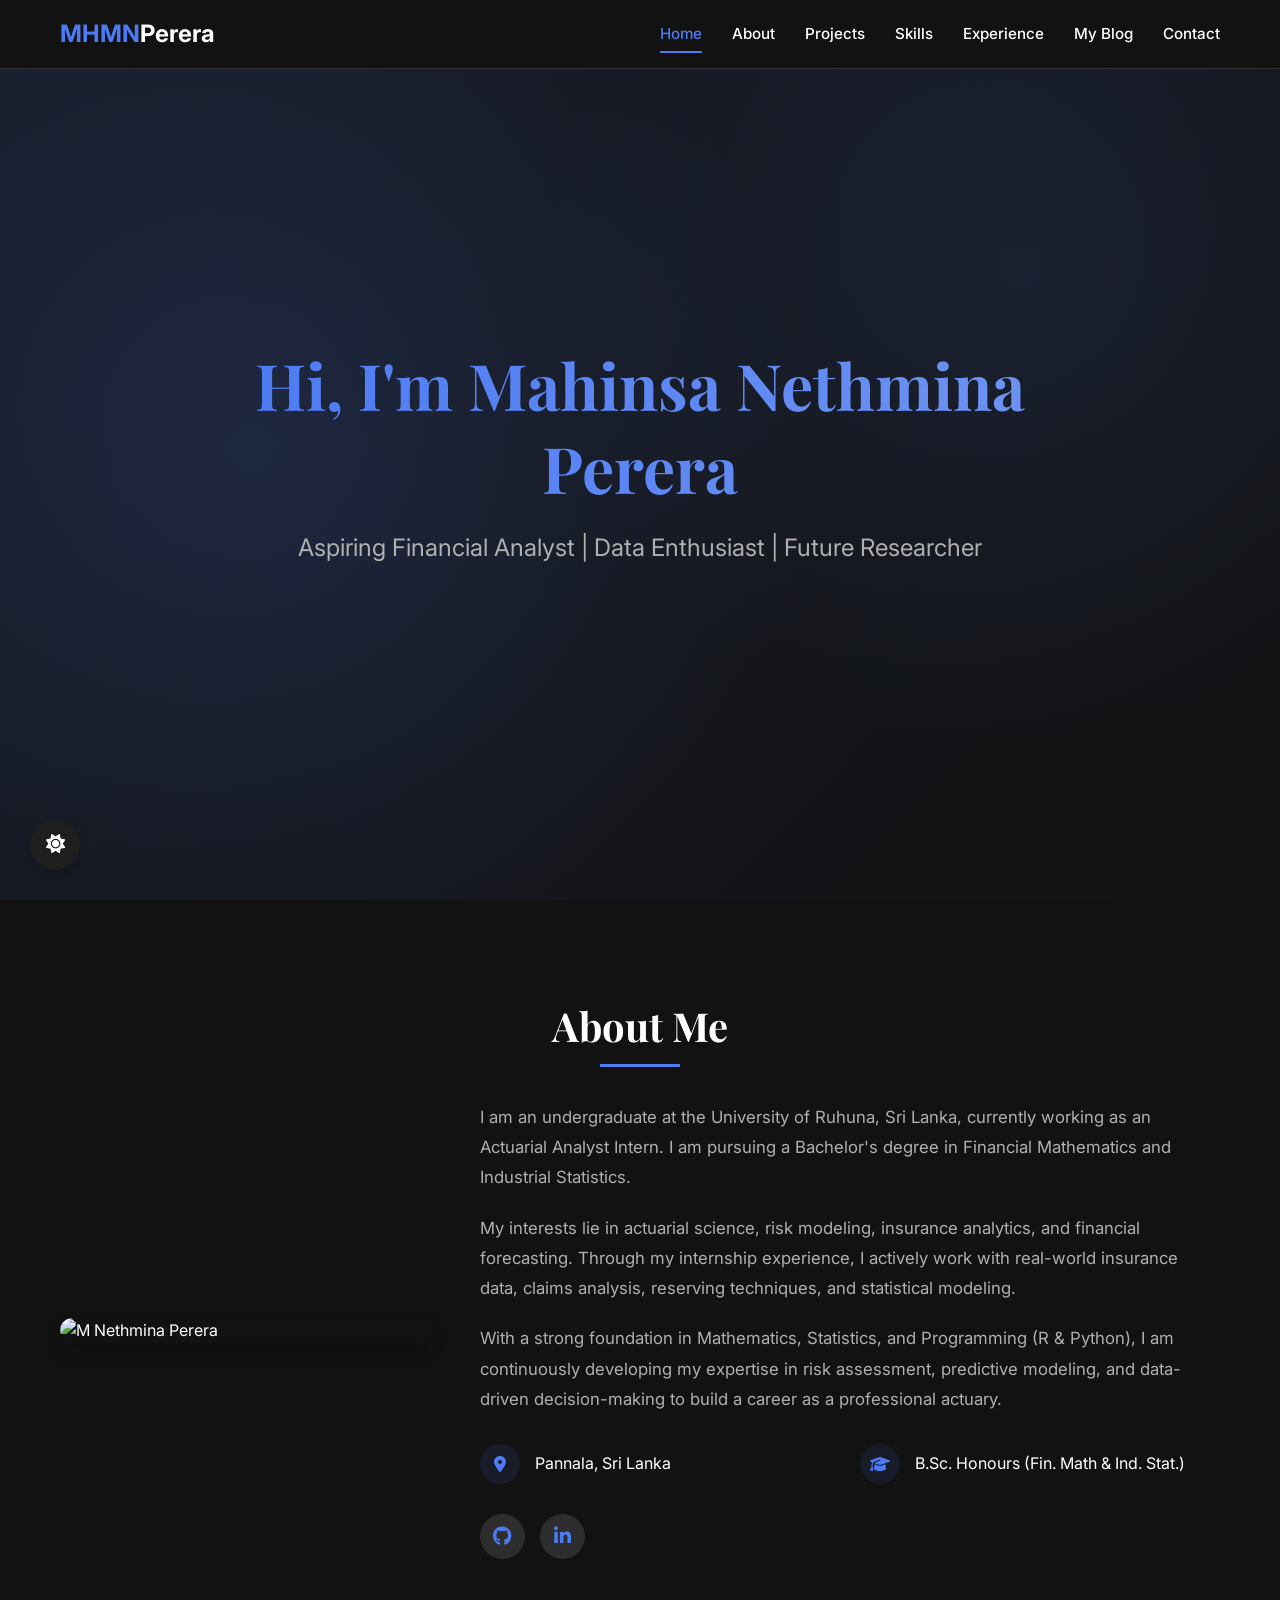
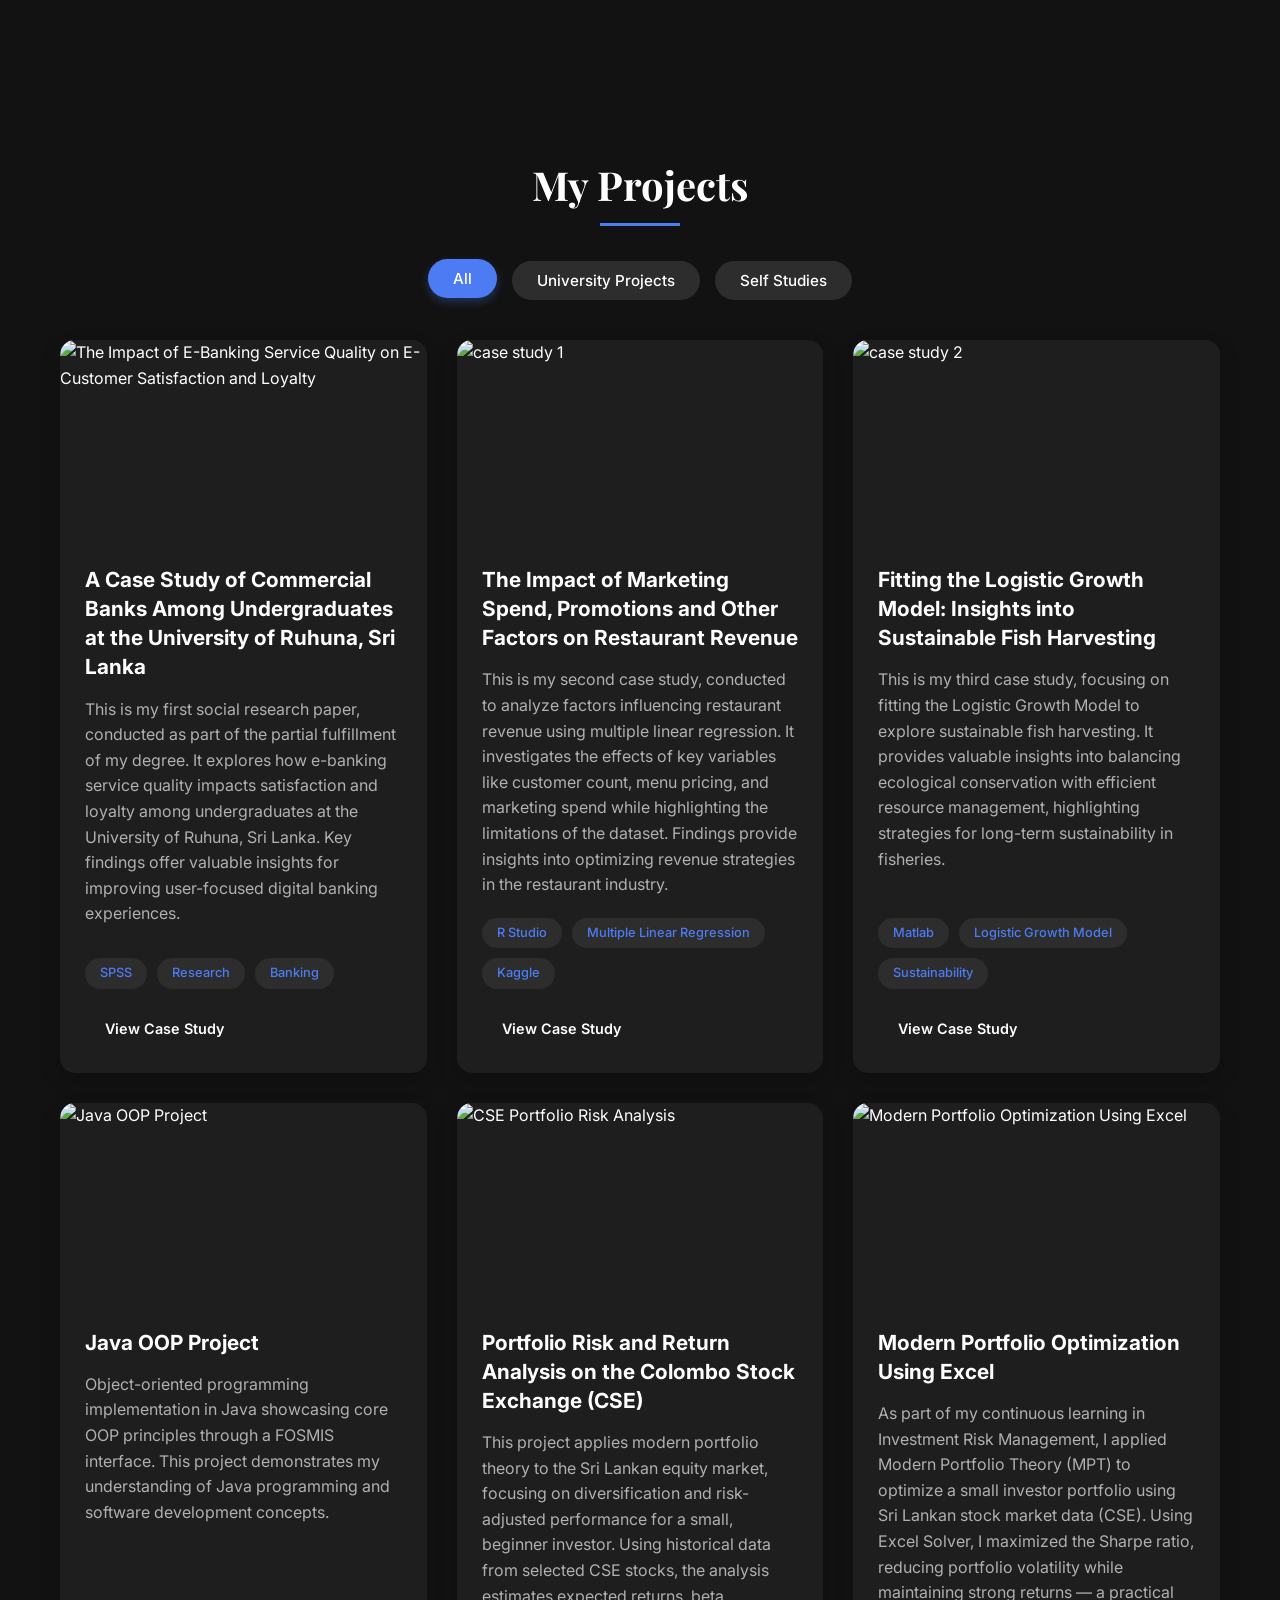
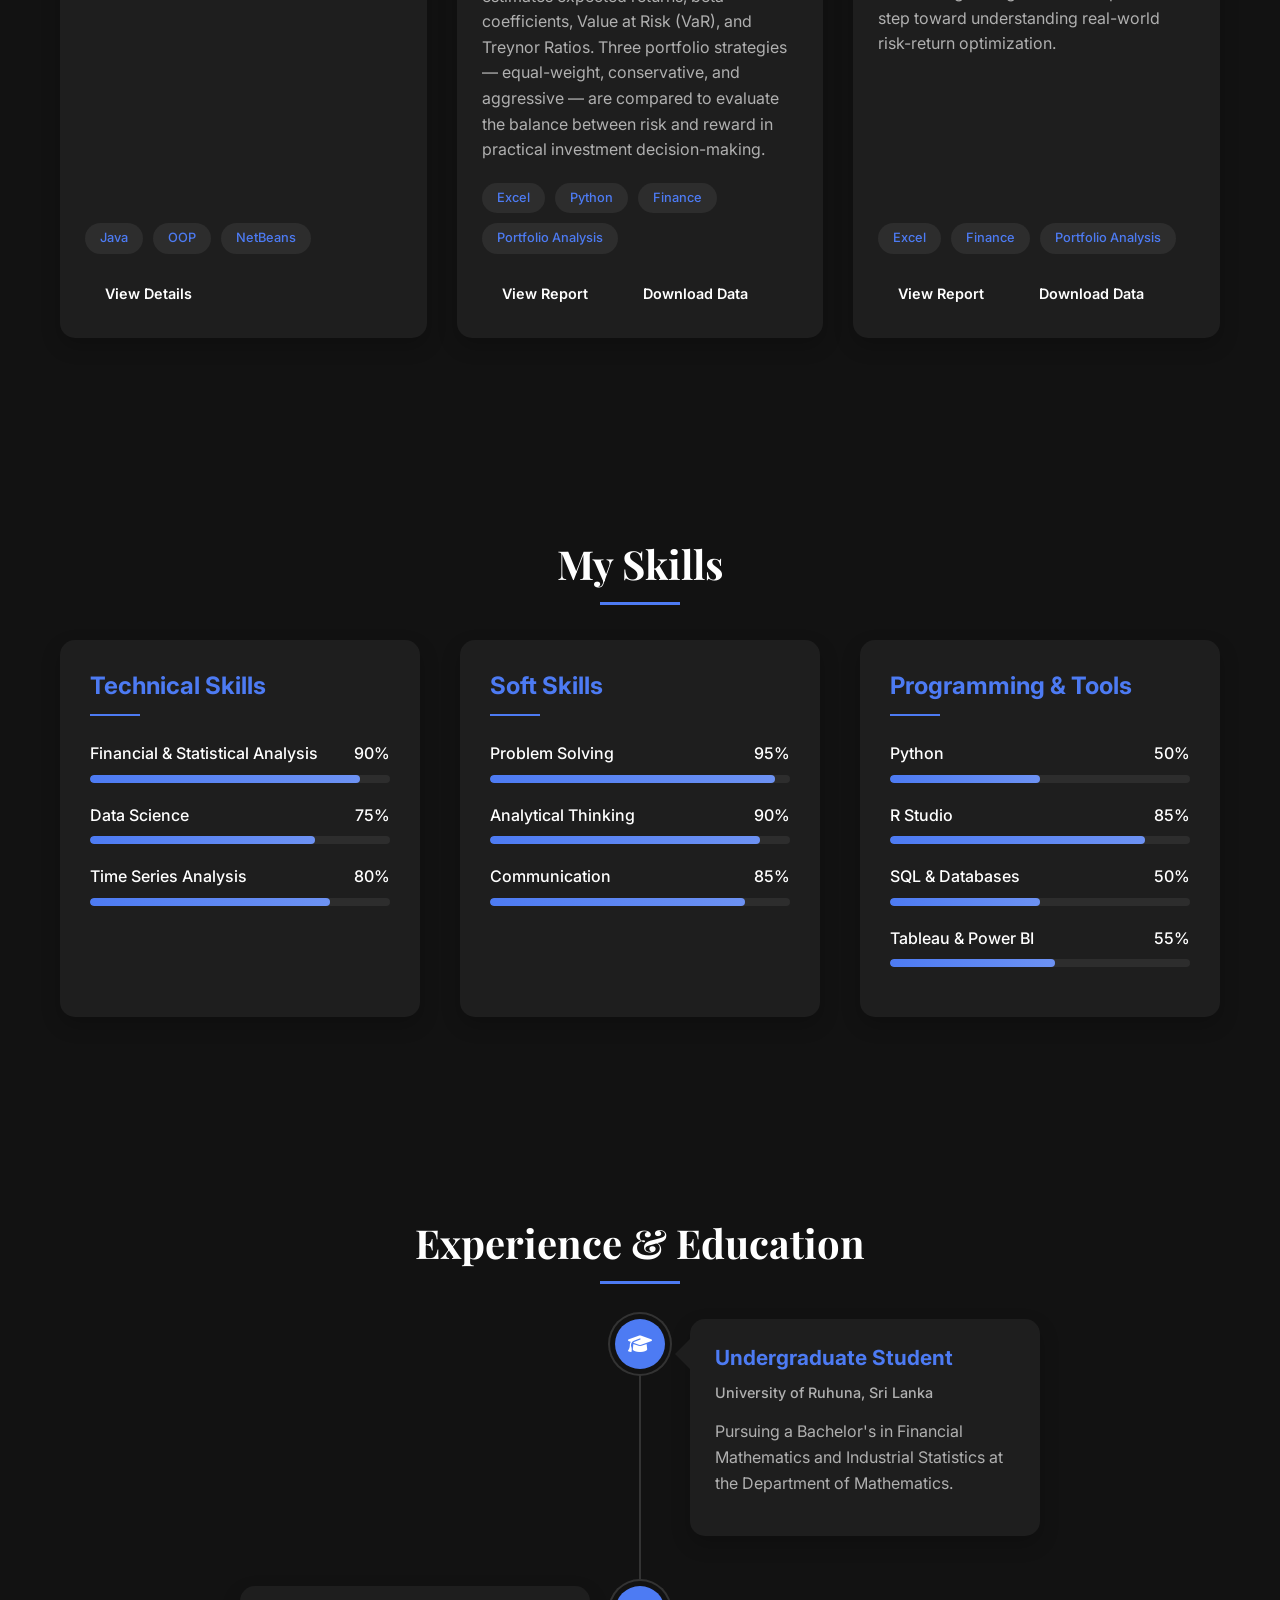
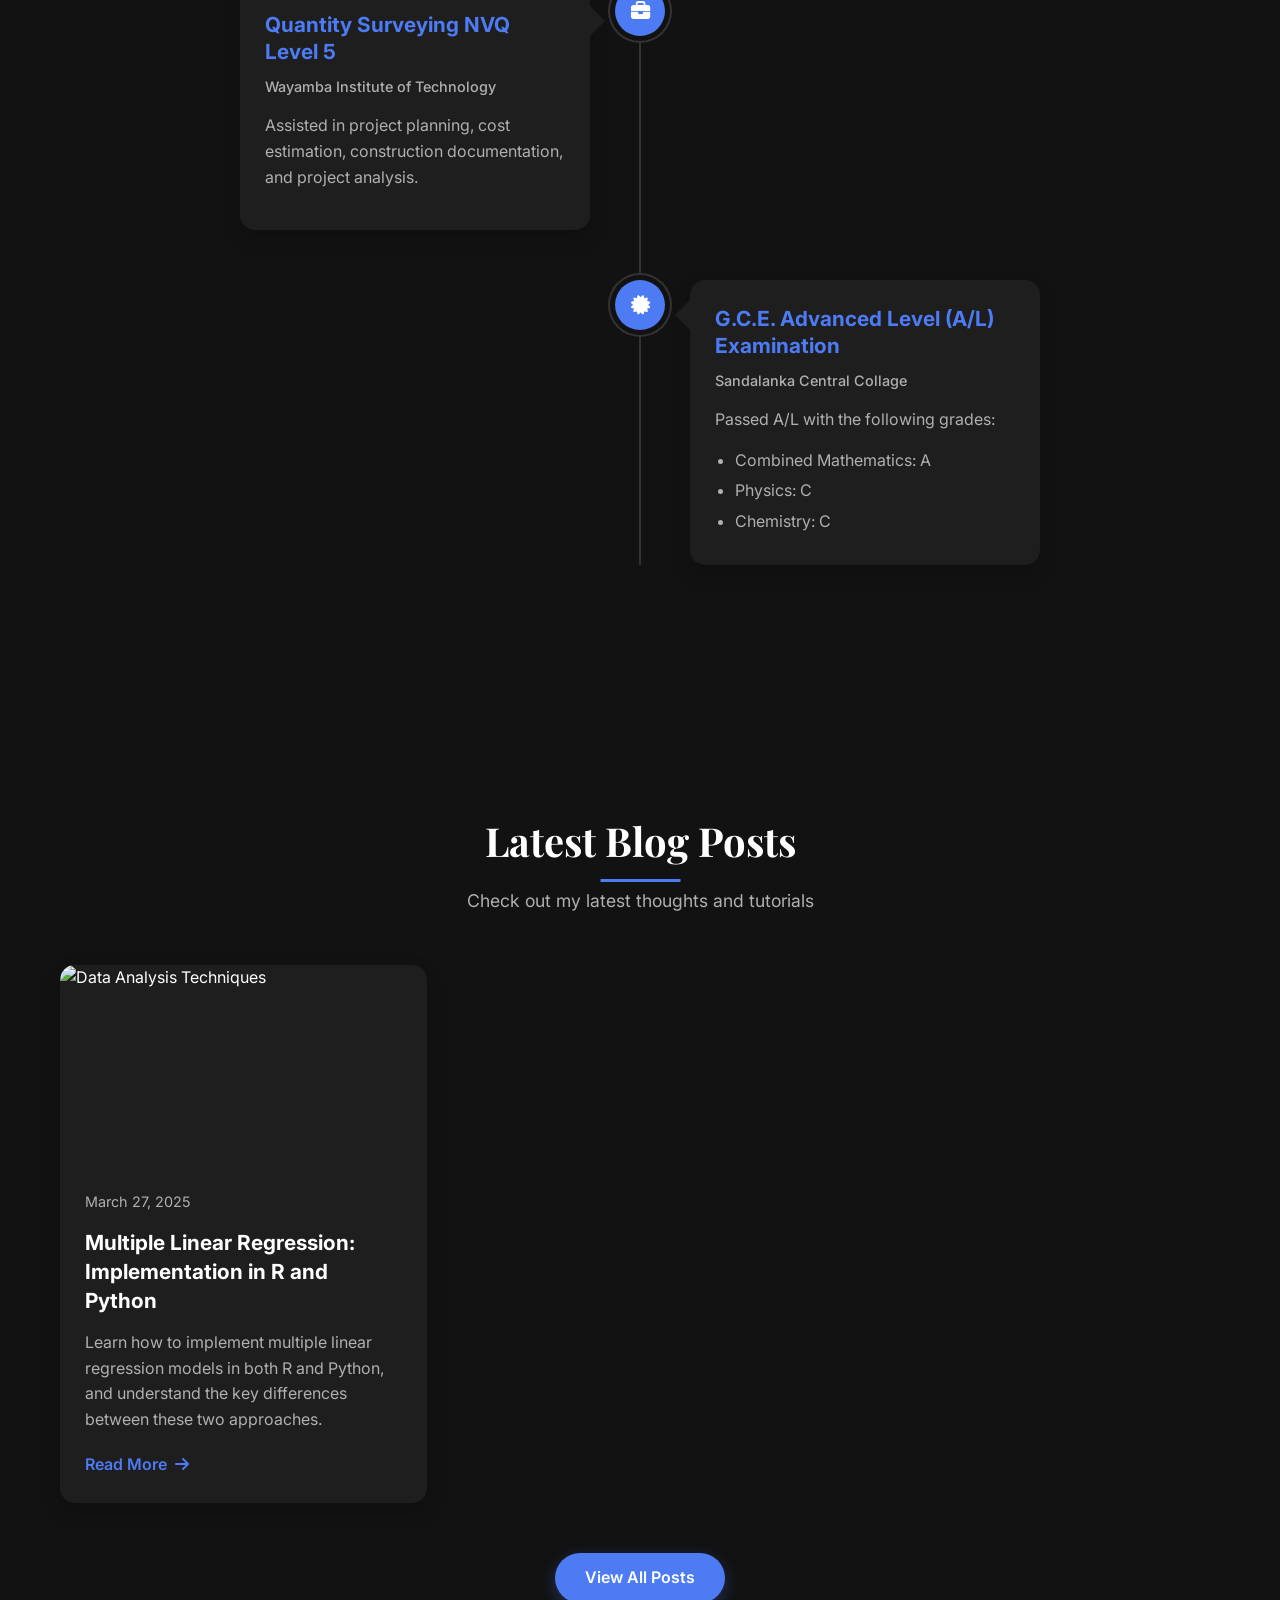
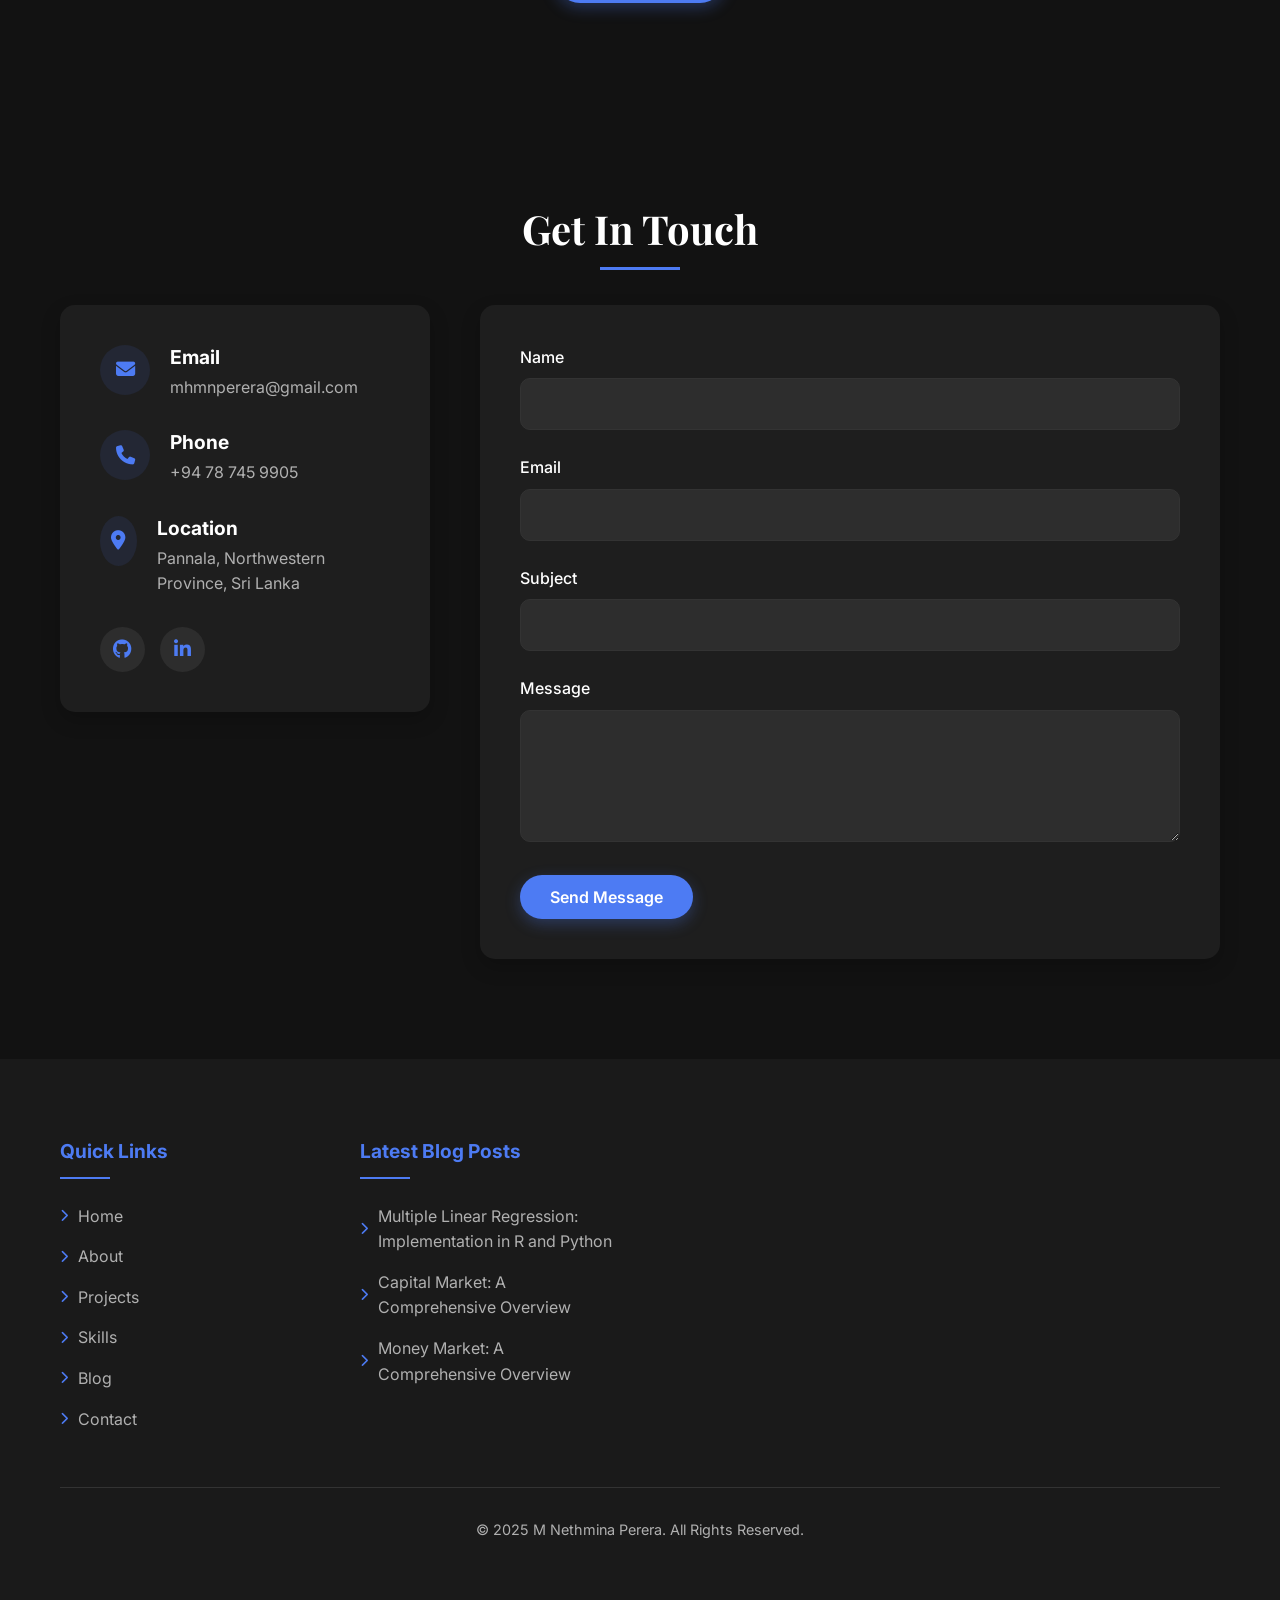
==== commit b3e6069f: "Update index.html" ====
--- a/index.html
+++ b/index.html
@@ -1567,10 +1567,13 @@
                             <i class="fab fa-linkedin-in"></i>
                         </a>
                     </div>
+
+                   <!--
                      <div class="hero-buttons">
                     <a href="assets/CV_mahinsa_nethmina.pdf" class="btn secondary-btn">Download My CV</a>
                     <a href="assets/myresume.pdf" class="btn secondary-btn">Download My Resume</a>
-                </div>
+                    </div>
+                  -->
                 </div>
             </div>
         </div>
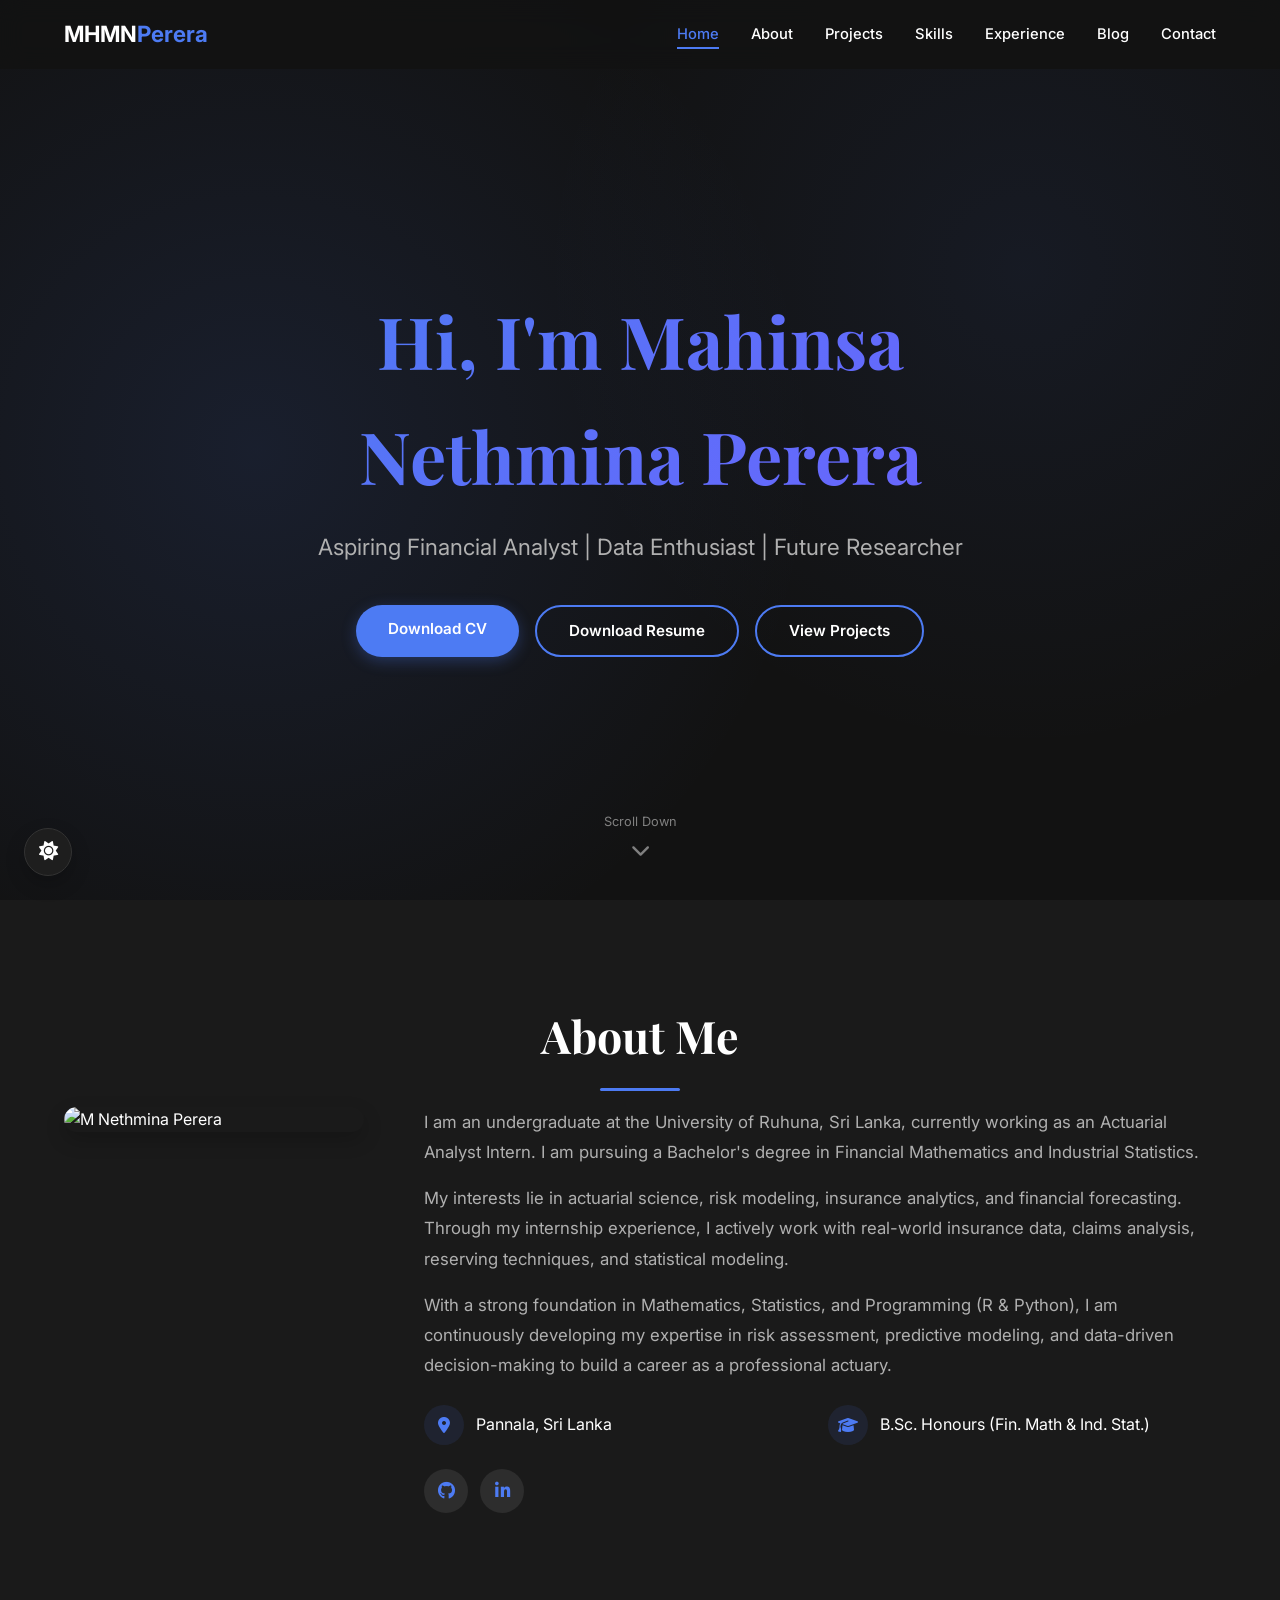
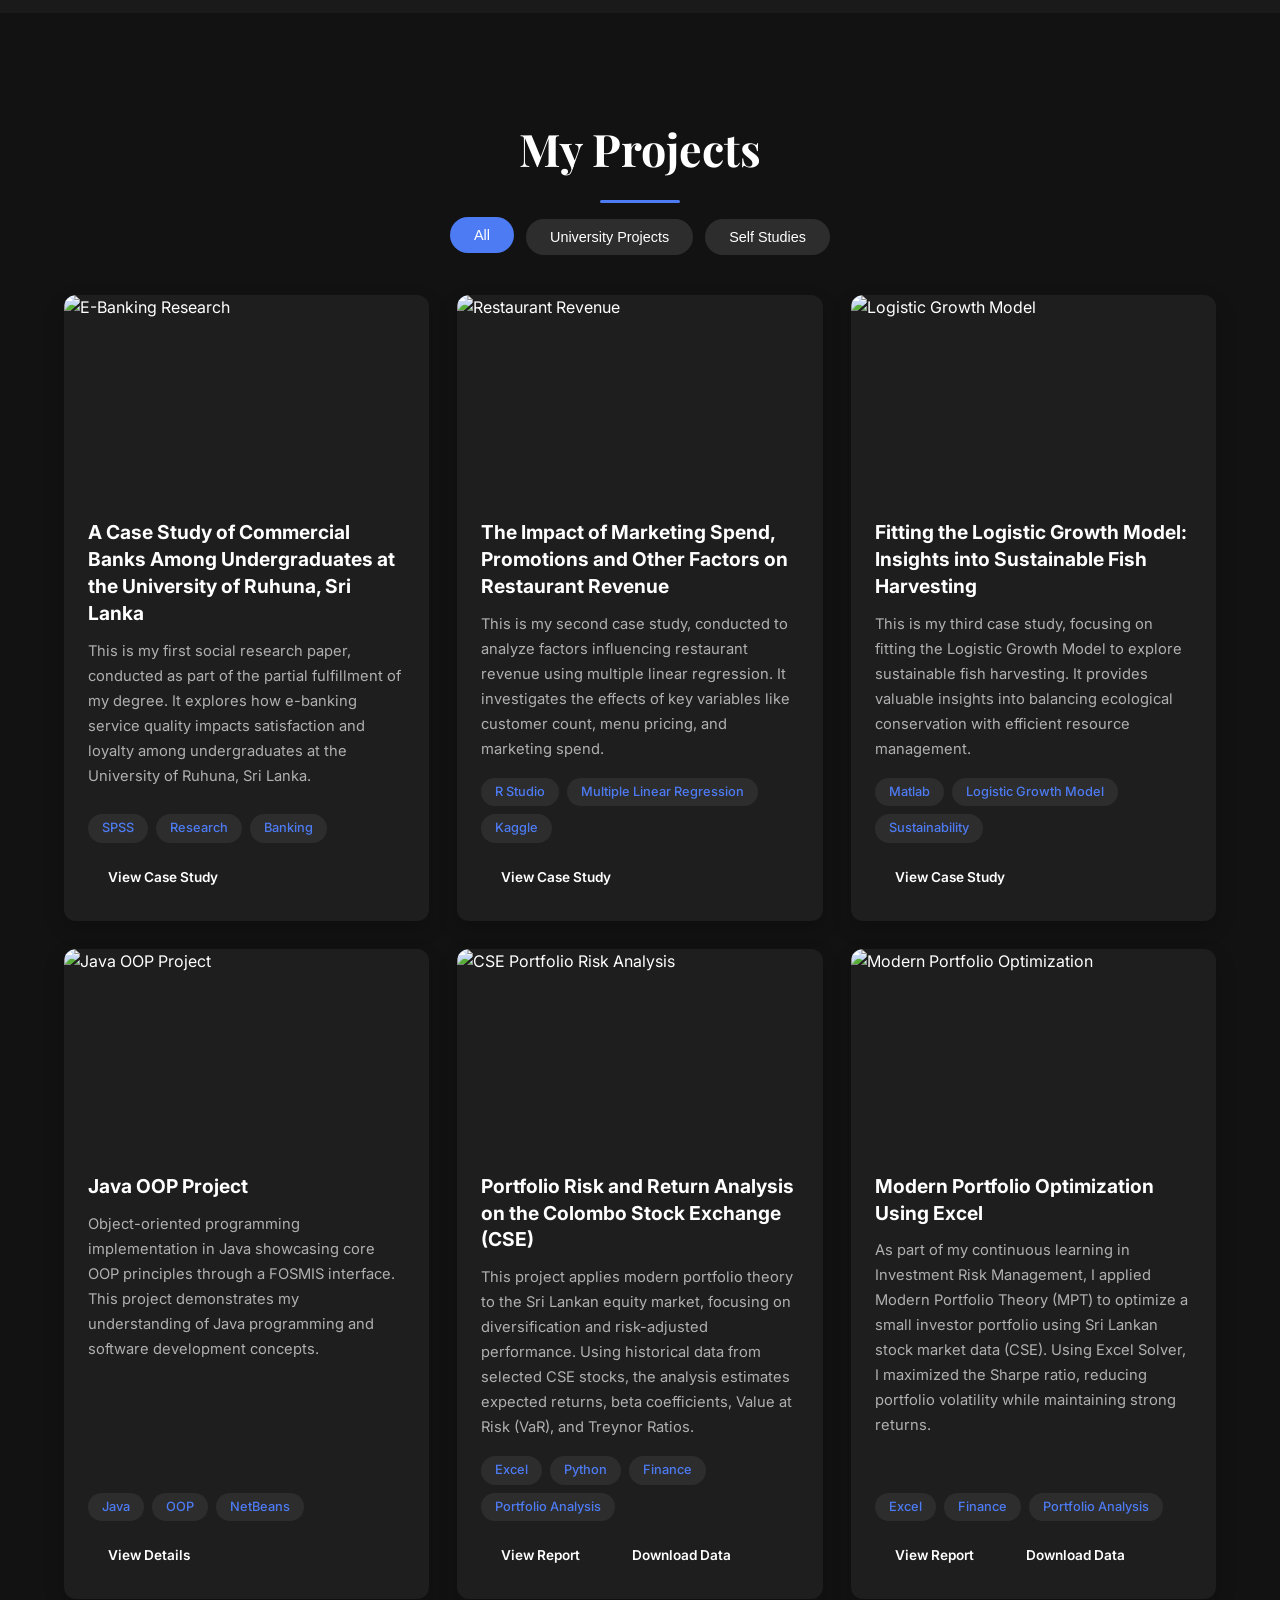
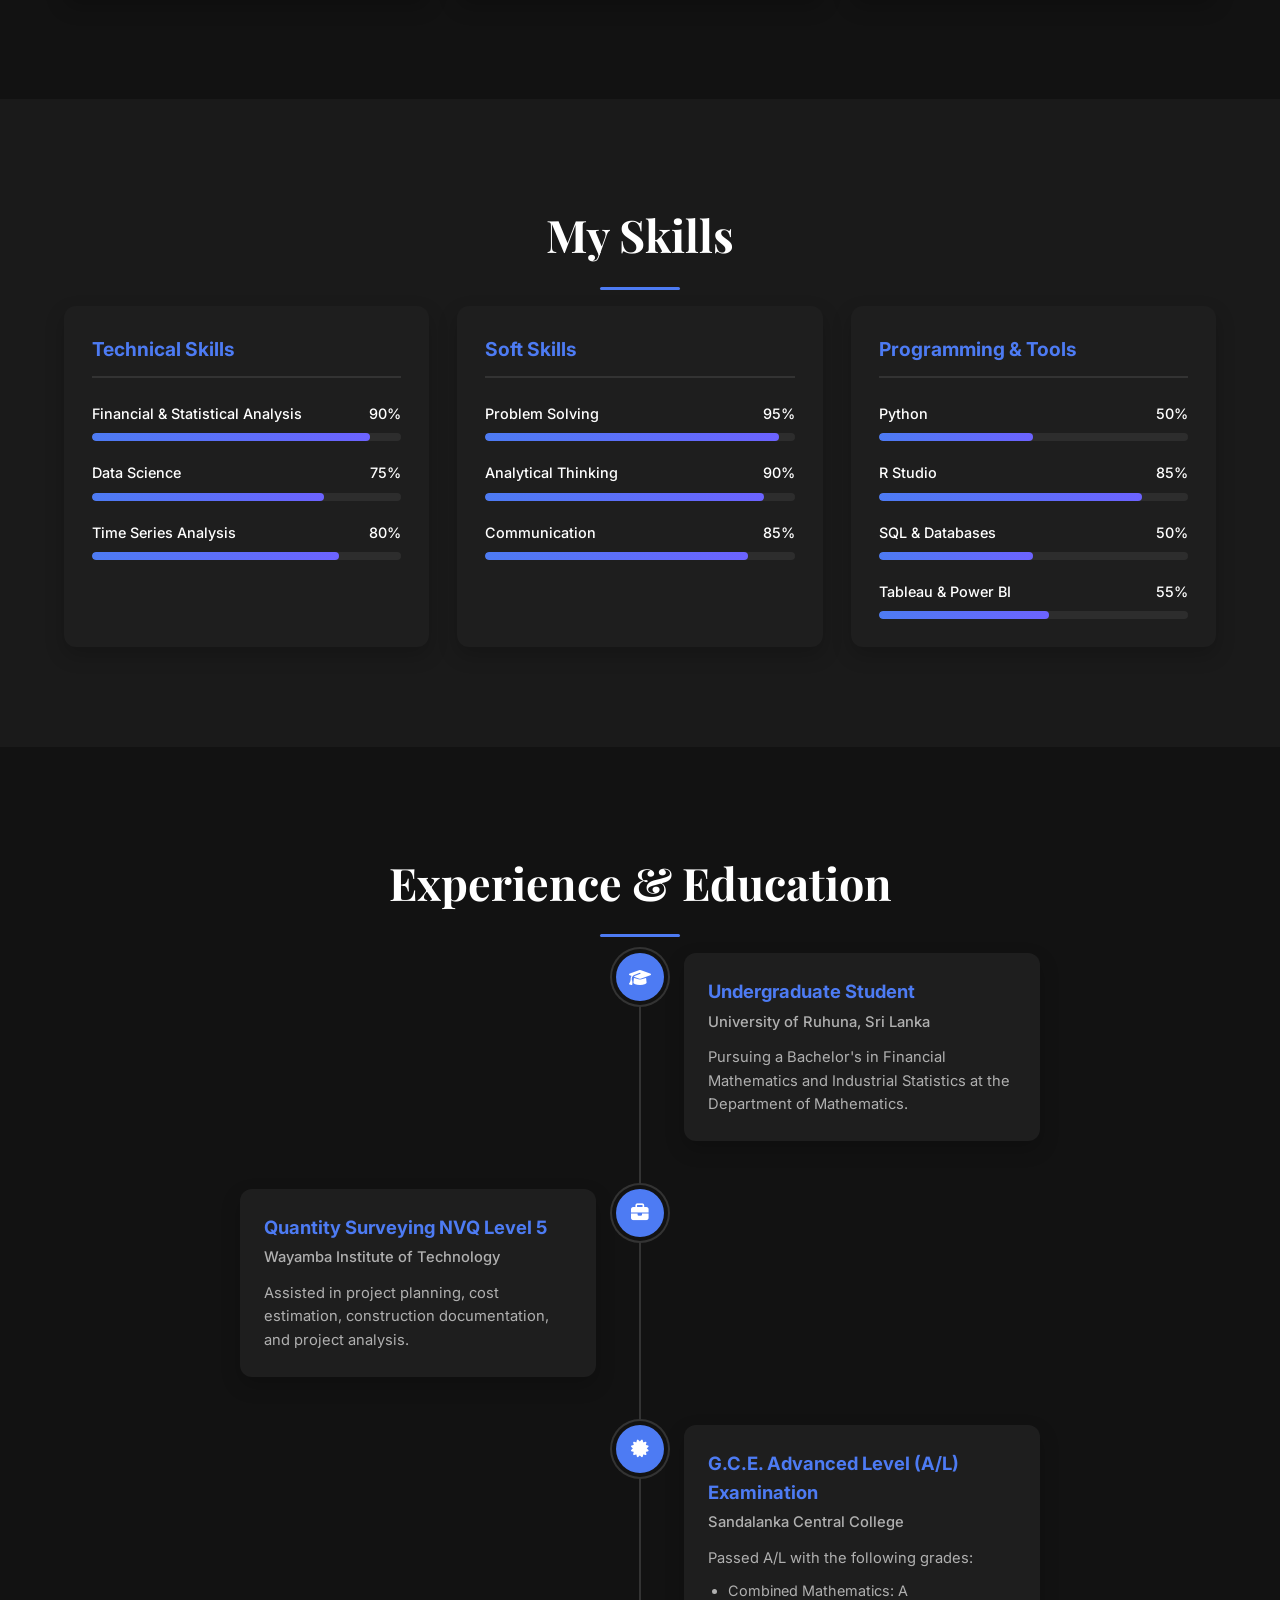
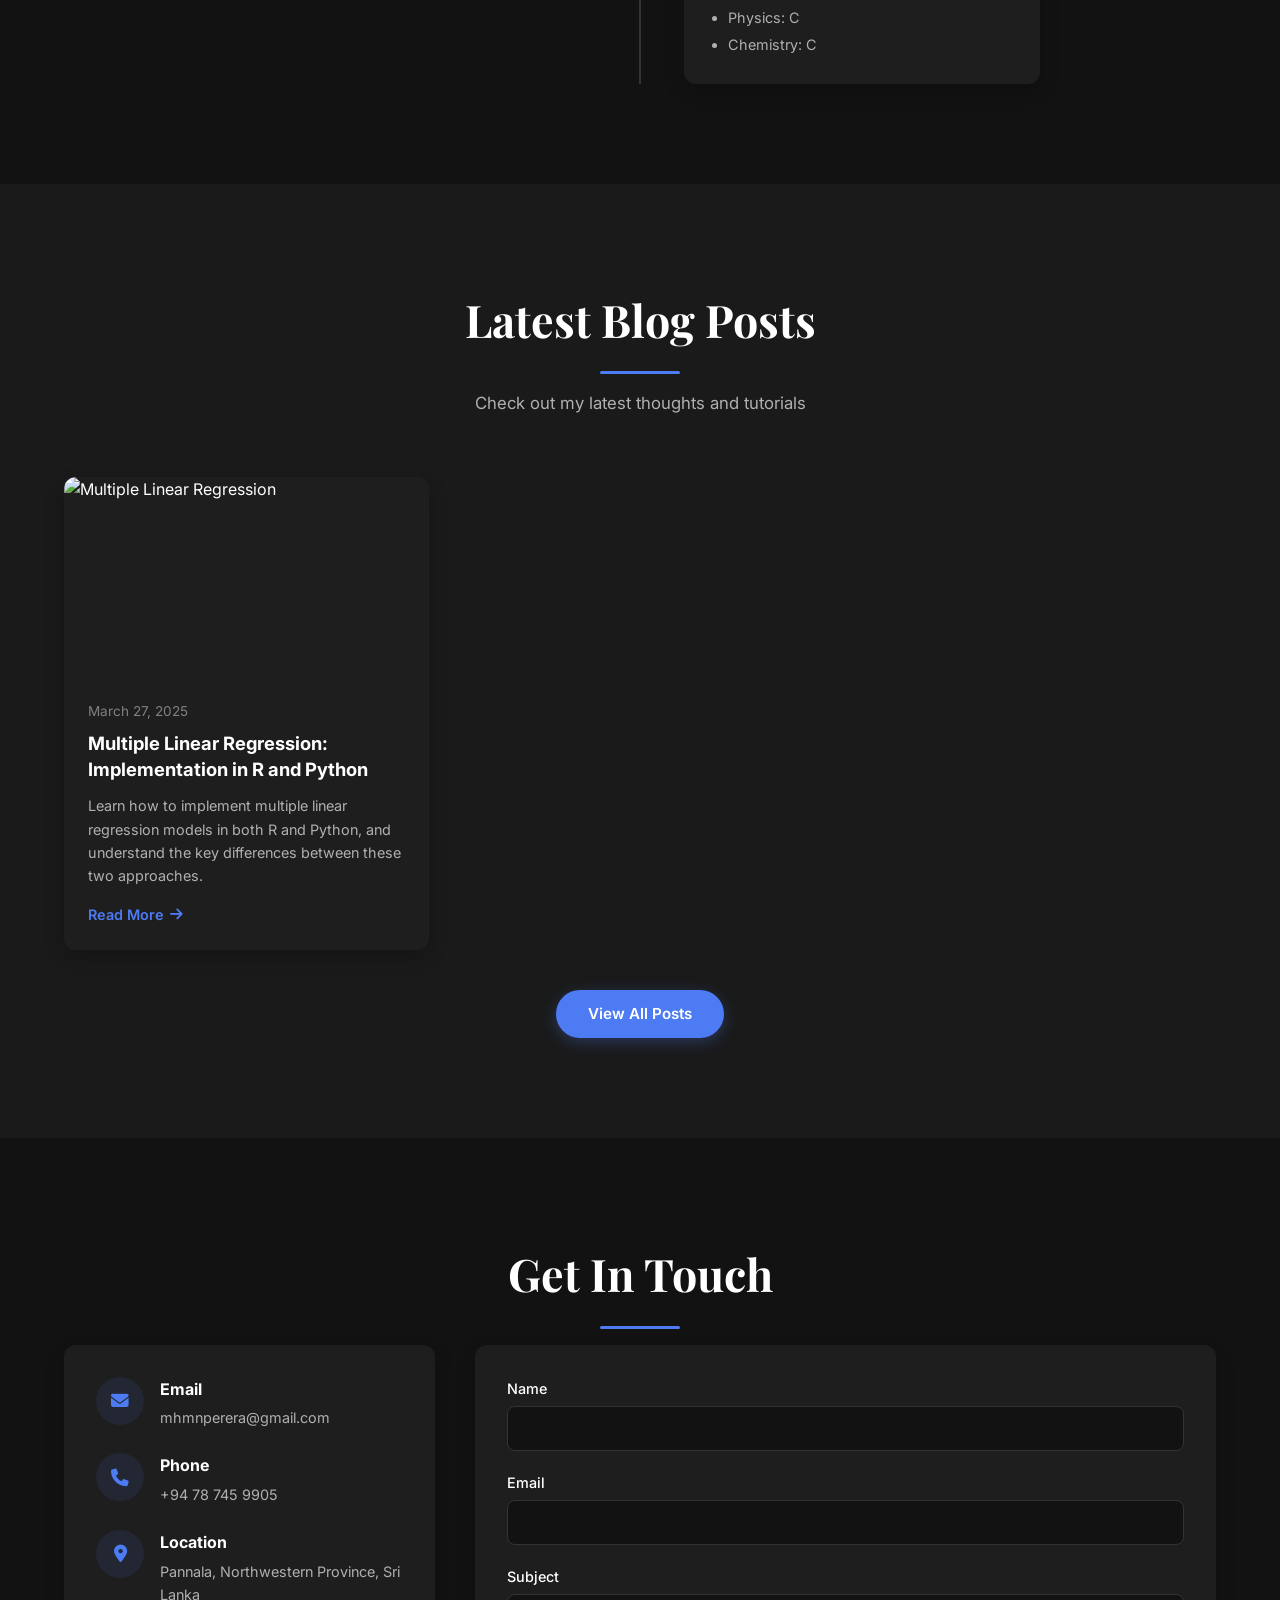
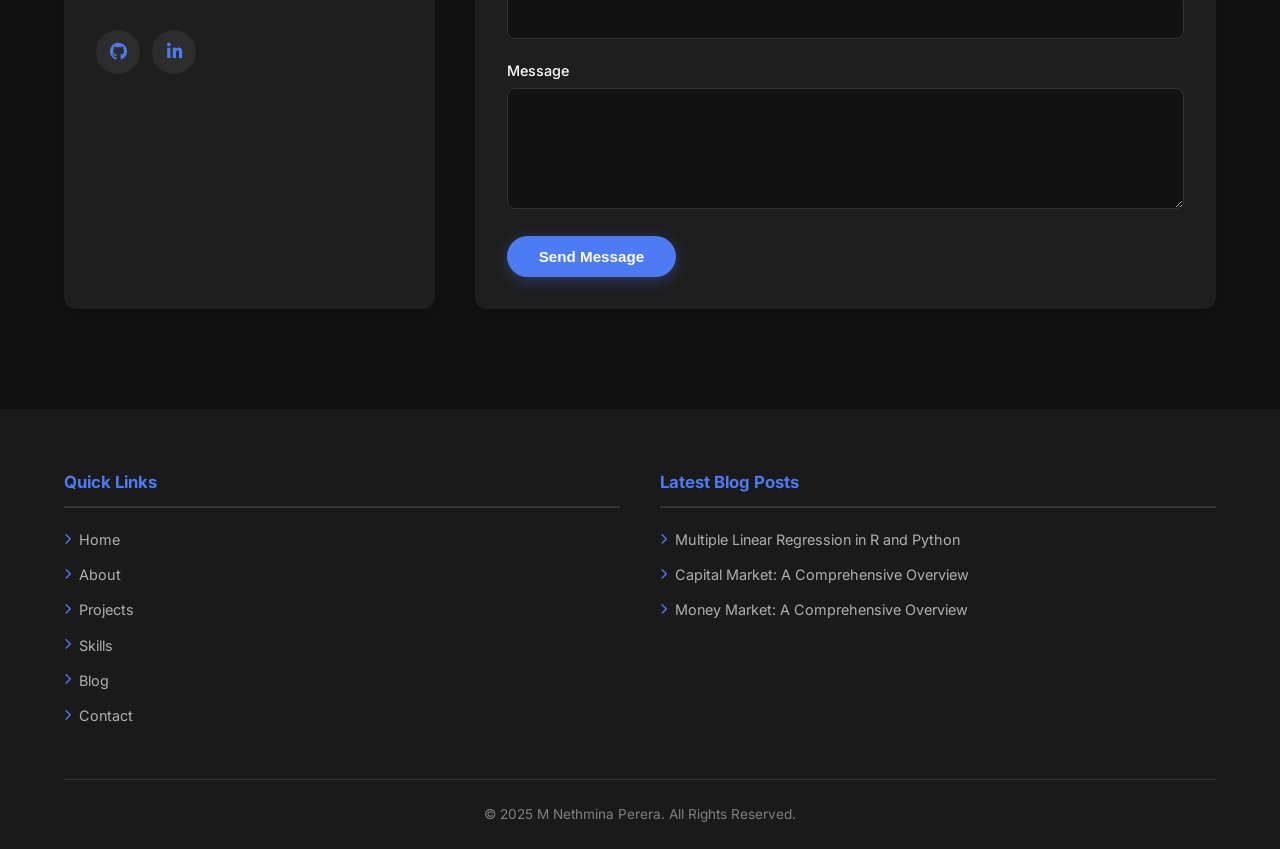
==== commit 060d32e7: "refactor: clean portfolio with external CSS/JS, improved design and animations" ====
--- a/index.html
+++ b/index.html
@@ -1,2297 +1,475 @@
 <!DOCTYPE html>
-<html lang="en" class="dark-theme">
+<html lang="en">
 <head>
-    <meta charset="UTF-8">
-    <meta name="viewport" content="width=device-width, initial-scale=1.0">
-    <title>M Nethmina Perera | Portfolio</title>
-   <meta name="description" content="Portfolio of M. Nethmina Perera – An entry-level financial analyst and data analyst with a focus on financial mathematics and industrial statistics.">
-    <link rel="stylesheet" href="https://cdnjs.cloudflare.com/ajax/libs/font-awesome/6.4.0/css/all.min.css">
-    <link href="https://fonts.googleapis.com/css2?family=Inter:wght@300;400;500;600;700&family=Playfair+Display:wght@700&display=swap" rel="stylesheet">
-    <style>
-        :root {
-            /* Light theme variables */
-            --light-bg-color: #f5f7fa;
-            --light-text-color: #333333;
-            --light-accent-color: #4d7bf3;
-            --light-card-bg: #ffffff;
-            --light-secondary-text: #666666;
-            --light-border-color: #e0e0e0;
-            --light-tag-bg: #eef2ff;
-            --light-button-hover: #3d63c9;
-            --light-filter-active: #4d7bf3;
-            --light-filter-inactive: #e0e0e0;
-            --light-header-bg: rgba(255, 255, 255, 0.95);
-            --light-footer-bg: #f0f2f5;
-            --light-card-shadow: 0 8px 20px rgba(0, 0, 0, 0.08);
-            --light-input-bg: #ffffff;
-            --light-timeline-bg: #ffffff;
-            --light-timeline-border: #e0e0e0;
-            --light-skill-bar-bg: #e0e0e0;
-            
-            /* Dark theme variables */
-            --dark-bg-color: #121212;
-            --dark-text-color: #ffffff;
-            --dark-accent-color: #4d7bf3;
-            --dark-card-bg: #1e1e1e;
-            --dark-secondary-text: #b0b0b0;
-            --dark-border-color: #333333;
-            --dark-tag-bg: #2d2d2d;
-            --dark-button-hover: #3d63c9;
-            --dark-filter-active: #4d7bf3;
-            --dark-filter-inactive: #2d2d2d;
-            --dark-header-bg: rgba(18, 18, 18, 0.95);
-            --dark-footer-bg: #1a1a1a;
-            --dark-card-shadow: 0 8px 20px rgba(0, 0, 0, 0.2);
-            --dark-input-bg: #2d2d2d;
-            --dark-timeline-bg: #1e1e1e;
-            --dark-timeline-border: #333333;
-            --dark-skill-bar-bg: #2d2d2d;
-            
-            /* Default to dark theme */
-            --bg-color: var(--dark-bg-color);
-            --text-color: var(--dark-text-color);
-            --accent-color: var(--dark-accent-color);
-            --card-bg: var(--dark-card-bg);
-            --secondary-text: var(--dark-secondary-text);
-            --border-color: var(--dark-border-color);
-            --tag-bg: var(--dark-tag-bg);
-            --button-hover: var(--dark-button-hover);
-            --filter-active: var(--dark-filter-active);
-            --filter-inactive: var(--dark-filter-inactive);
-            --header-bg: var(--dark-header-bg);
-            --footer-bg: var(--dark-footer-bg);
-            --card-shadow: var(--dark-card-shadow);
-            --input-bg: var(--dark-input-bg);
-            --timeline-bg: var(--dark-timeline-bg);
-            --timeline-border: var(--dark-timeline-border);
-            --skill-bar-bg: var(--dark-skill-bar-bg);
-        }
-
-        .light-theme {
-            --bg-color: var(--light-bg-color);
-            --text-color: var(--light-text-color);
-            --accent-color: var(--light-accent-color);
-            --card-bg: var(--light-card-bg);
-            --secondary-text: var(--light-secondary-text);
-            --border-color: var(--light-border-color);
-            --tag-bg: var(--light-tag-bg);
-            --button-hover: var(--light-button-hover);
-            --filter-active: var(--light-filter-active);
-            --filter-inactive: var(--light-filter-inactive);
-            --header-bg: var(--light-header-bg);
-            --footer-bg: var(--light-footer-bg);
-            --card-shadow: var(--light-card-shadow);
-            --input-bg: var(--light-input-bg);
-            --timeline-bg: var(--light-timeline-bg);
-            --timeline-border: var(--light-timeline-border);
-            --skill-bar-bg: var(--light-skill-bar-bg);
-        }
-
-        * {
-            margin: 0;
-            padding: 0;
-            box-sizing: border-box;
-            font-family: 'Inter', sans-serif;
-        }
-
-        html {
-            scroll-behavior: smooth;
-            scroll-padding-top: 80px;
-        }
-
-        body {
-            background-color: var(--bg-color);
-            color: var(--text-color);
-            line-height: 1.6;
-            transition: background-color 0.3s ease, color 0.3s ease;
-            overflow-x: hidden;
-        }
-
-        a {
-            text-decoration: none;
-            color: var(--text-color);
-            transition: color 0.3s ease;
-        }
-
-        a:hover {
-            color: var(--accent-color);
-        }
-
-        .container {
-            max-width: 1200px;
-            margin: 0 auto;
-            padding: 0 20px;
-        }
-
-        h1, h2, h3, h4, h5, h6 {
-            font-weight: 700;
-            line-height: 1.3;
-        }
-
-        section {
-            padding: 100px 0;
-            position: relative;
-        }
-
-        section h2 {
-            font-size: 2.5rem;
-            margin-bottom: 50px;
-            text-align: center;
-            font-family: 'Playfair Display', serif;
-            position: relative;
-            display: inline-block;
-            left: 50%;
-            transform: translateX(-50%);
-        }
-
-        section h2::after {
-            content: '';
-            position: absolute;
-            bottom: -15px;
-            left: 0;
-            width: 80px;
-            height: 3px;
-            background: var(--accent-color);
-            left: 50%;
-            transform: translateX(-50%);
-        }
-
-        .section-description {
-            text-align: center;
-            color: var(--secondary-text);
-            margin: -30px auto 50px;
-            max-width: 700px;
-            font-size: 1.1rem;
-        }
-
-        /* Header and Navigation */
-        header {
-            background-color: var(--header-bg);
-            position: fixed;
-            top: 0;
-            left: 0;
-            right: 0;
-            z-index: 1000;
-            border-bottom: 1px solid var(--border-color);
-            backdrop-filter: blur(10px);
-            transition: all 0.3s ease;
-        }
-
-        header.scrolled {
-            box-shadow: 0 5px 20px rgba(0, 0, 0, 0.1);
-        }
-
-        nav {
-            display: flex;
-            justify-content: space-between;
-            align-items: center;
-            padding: 15px 0;
-            max-width: 1200px;
-            margin: 0 auto;
-            padding: 15px 20px;
-        }
-
-        .logo {
-            font-weight: 700;
-            font-size: 1.5rem;
-            color: var(--accent-color);
-        }
-
-        .logo span {
-            color: var(--text-color);
-        }
-
-        nav ul {
-            display: flex;
-            list-style: none;
-            gap: 30px;
-        }
-
-        nav ul li a {
-            font-weight: 500;
-            padding: 5px 0;
-            position: relative;
-            font-size: 0.95rem;
-        }
-
-        nav ul li a.active {
-            color: var(--accent-color);
-        }
-
-        nav ul li a::after {
-            content: '';
-            position: absolute;
-            bottom: -5px;
-            left: 0;
-            width: 0;
-            height: 2px;
-            background-color: var(--accent-color);
-            transition: width 0.3s ease;
-        }
-
-        nav ul li a:hover::after,
-        nav ul li a.active::after {
-            width: 100%;
-        }
-
-        .mobile-menu-btn {
-            display: none;
-            background: none;
-            border: none;
-            color: var(--text-color);
-            font-size: 1.5rem;
-            cursor: pointer;
-        }
-
-        /* Hero Section */
-        .hero {
-            min-height: 100vh;
-            display: flex;
-            align-items: center;
-            position: relative;
-            padding: 150px 0 100px;
-            background: linear-gradient(135deg, rgba(77, 123, 243, 0.1) 0%, rgba(77, 123, 243, 0) 100%);
-            overflow: hidden;
-        }
-
-        .hero::before {
-            content: '';
-            position: absolute;
-            top: 0;
-            left: 0;
-            right: 0;
-            bottom: 0;
-            background: radial-gradient(circle at 20% 50%, rgba(77, 123, 243, 0.15) 0%, transparent 50%),
-                        radial-gradient(circle at 80% 30%, rgba(77, 123, 243, 0.1) 0%, transparent 40%);
-            z-index: -1;
-        }
-
-        .hero-content {
-            max-width: 800px;
-            margin: 0 auto;
-            text-align: center;
-            animation: fadeInUp 1s ease-out;
-        }
-
-        .hero h1 {
-            font-size: 4rem;
-            margin-bottom: 20px;
-            font-family: 'Playfair Display', serif;
-            background: linear-gradient(to right, var(--accent-color), #6d92f3);
-            -webkit-background-clip: text;
-            background-clip: text;
-            color: transparent;
-        }
-
-        .subtitle {
-            font-size: 1.5rem;
-            color: var(--secondary-text);
-            margin-bottom: 40px;
-            animation: fadeInUp 1s ease-out 0.2s both;
-        }
-
-        .hero-buttons {
-            display: flex;
-            justify-content: center;
-            gap: 20px;
-            margin-top: 40px;
-            animation: fadeInUp 1s ease-out 0.4s both;
-        }
-
-        .btn {
-            display: inline-block;
-            padding: 12px 30px;
-            border-radius: 30px;
-            font-weight: 600;
-            text-align: center;
-            cursor: pointer;
-            transition: all 0.3s ease;
-            border: none;
-            font-size: 1rem;
-        }
-
-        .primary-btn {
-            background-color: var(--accent-color);
-            color: white;
-            box-shadow: 0 5px 15px rgba(77, 123, 243, 0.3);
-        }
-
-        .primary-btn:hover {
-            background-color: var(--button-hover);
-            transform: translateY(-5px);
-            box-shadow: 0 10px 20px rgba(77, 123, 243, 0.4);
-            color: white;
-        }
-
-        .secondary-btn {
-            background-color: transparent;
-            color: var(--text-color);
-            border: 2px solid var(--accent-color);
-        }
-
-        .secondary-btn:hover {
-            background-color: var(--accent-color);
-            color: white;
-            transform: translateY(-5px);
-        }
-
-        .small-btn {
-            padding: 8px 20px;
-            font-size: 0.9rem;
-        }
-
-        /* About Section */
-        .about-section {
-            background-color: var(--bg-color);
-            position: relative;
-            overflow: hidden;
-        }
-
-        .about-section::before {
-            content: '';
-            position: absolute;
-            top: 0;
-            right: 0;
-            width: 300px;
-            height: 300px;
-            background: radial-gradient(circle, rgba(77, 123, 243, 0.1) 0%, transparent 70%);
-            z-index: -1;
-        }
-
-        .about-content {
-            display: grid;
-            grid-template-columns: 1fr 2fr;
-            gap: 50px;
-            align-items: center;
-        }
-
-        .about-image {
-            position: relative;
-            border-radius: 20px;
-            overflow: hidden;
-            box-shadow: var(--card-shadow);
-            transition: transform 0.3s ease, box-shadow 0.3s ease;
-        }
-
-        .about-image:hover {
-            transform: translateY(-10px);
-            box-shadow: 0 15px 30px rgba(0, 0, 0, 0.2);
-        }
-
-        .about-image img {
-            width: 100%;
-            height: auto;
-            display: block;
-            transition: transform 0.5s ease;
-        }
-
-        .about-image:hover img {
-            transform: scale(1.05);
-        }
-
-        .about-text p {
-            margin-bottom: 20px;
-            color: var(--secondary-text);
-            font-size: 1.05rem;
-            line-height: 1.8;
-        }
-
-        .about-details {
-            margin: 30px 0;
-            display: grid;
-            grid-template-columns: 1fr 1fr;
-            gap: 20px;
-        }
-
-        .detail-item {
-            display: flex;
-            align-items: center;
-            gap: 15px;
-        }
-
-        .detail-item i {
-            width: 40px;
-            height: 40px;
-            background-color: rgba(77, 123, 243, 0.1);
-            color: var(--accent-color);
-            border-radius: 50%;
-            display: flex;
-            justify-content: center;
-            align-items: center;
-            font-size: 1rem;
-        }
-
-        .social-links {
-            display: flex;
-            gap: 15px;
-            margin-top: 30px;
-        }
-
-        .social-icon {
-            width: 45px;
-            height: 45px;
-            background-color: var(--tag-bg);
-            color: var(--accent-color);
-            border-radius: 50%;
-            display: flex;
-            justify-content: center;
-            align-items: center;
-            font-size: 1.2rem;
-            transition: all 0.3s ease;
-        }
-
-        .social-icon:hover {
-            background-color: var(--accent-color);
-            color: white;
-            transform: translateY(-5px);
-        }
-
-        /* Projects Section */
-        .projects-section {
-            background-color: var(--bg-color);
-            position: relative;
-        }
-
-        .projects-section::before {
-            content: '';
-            position: absolute;
-            bottom: 0;
-            left: 0;
-            width: 300px;
-            height: 300px;
-            background: radial-gradient(circle, rgba(77, 123, 243, 0.1) 0%, transparent 70%);
-            z-index: -1;
-        }
-
-        .project-filters {
-            display: flex;
-            justify-content: center;
-            gap: 15px;
-            margin-bottom: 40px;
-            flex-wrap: wrap;
-        }
-
-        .filter-btn {
-            background-color: var(--filter-inactive);
-            color: var(--text-color);
-            border: none;
-            padding: 10px 25px;
-            border-radius: 30px;
-            cursor: pointer;
-            font-size: 0.95rem;
-            font-weight: 500;
-            transition: all 0.3s ease;
-        }
-
-        .filter-btn.active {
-            background-color: var(--filter-active);
-            color: white;
-            box-shadow: 0 4px 10px rgba(77, 123, 243, 0.3);
-            transform: translateY(-2px);
-        }
-
-        .filter-btn:hover {
-            background-color: var(--button-hover);
-            color: white;
-        }
-
-        .projects-grid {
-            display: grid;
-            grid-template-columns: repeat(auto-fill, minmax(350px, 1fr));
-            gap: 30px;
-        }
-
-        .project-card {
-            background-color: var(--card-bg);
-            border-radius: 15px;
-            overflow: hidden;
-            box-shadow: var(--card-shadow);
-            transition: transform 0.3s ease, box-shadow 0.3s ease;
-            height: 100%;
-            display: flex;
-            flex-direction: column;
-            opacity: 0;
-            transform: translateY(20px);
-            animation: fadeInUp 0.6s ease-out forwards;
-        }
-
-        .project-card:nth-child(2) {
-            animation-delay: 0.2s;
-        }
-
-        .project-card:nth-child(3) {
-            animation-delay: 0.4s;
-        }
-
-        .project-card:nth-child(4) {
-            animation-delay: 0.6s;
-        }
-
-        .project-card:hover {
-            transform: translateY(-10px);
-            box-shadow: 0 15px 30px rgba(0, 0, 0, 0.2);
-        }
-
-        .project-image {
-            height: 200px;
-            overflow: hidden;
-        }
-
-        .project-image img {
-            width: 100%;
-            height: 100%;
-            object-fit: cover;
-            transition: transform 0.5s ease;
-        }
-
-        .project-card:hover .project-image img {
-            transform: scale(1.05);
-        }
-
-        .project-content {
-            padding: 25px;
-            display: flex;
-            flex-direction: column;
-            flex-grow: 1;
-        }
-
-        .project-content h3 {
-            font-size: 1.3rem;
-            margin-bottom: 15px;
-            line-height: 1.4;
-        }
-
-        .project-content p {
-            color: var(--secondary-text);
-            margin-bottom: 20px;
-            flex-grow: 1;
-        }
-
-        .project-tech {
-            display: flex;
-            flex-wrap: wrap;
-            gap: 10px;
-            margin-bottom: 20px;
-        }
-
-        .project-tech span {
-            background-color: var(--tag-bg);
-            color: var(--accent-color);
-            padding: 5px 15px;
-            border-radius: 20px;
-            font-size: 0.8rem;
-            font-weight: 500;
-            transition: all 0.3s ease;
-        }
-
-        .project-tech span:hover {
-            background-color: var(--accent-color);
-            color: white;
-            transform: translateY(-2px);
-        }
-
-        .project-links {
-            display: flex;
-            gap: 15px;
-            margin-top: auto;
-        }
-
-        /* Project Details */
-        .project-details {
-            position: fixed;
-            top: 0;
-            left: 0;
-            right: 0;
-            bottom: 0;
-            background-color: rgba(0, 0, 0, 0.8);
-            z-index: 1001;
-            display: flex;
-            justify-content: center;
-            align-items: center;
-            padding: 20px;
-            opacity: 0;
-            visibility: hidden;
-            transition: all 0.3s ease;
-        }
-
-        .project-details.active {
-            opacity: 1;
-            visibility: visible;
-        }
-
-        .project-details .container {
-            background-color: var(--card-bg);
-            border-radius: 15px;
-            max-width: 900px;
-            max-height: 90vh;
-            overflow-y: auto;
-            padding: 30px;
-            position: relative;
-            box-shadow: 0 15px 30px rgba(0, 0, 0, 0.3);
-            transform: translateY(30px);
-            transition: transform 0.3s ease;
-        }
-
-        .project-details.active .container {
-            transform: translateY(0);
-        }
-
-        .details-header {
-            display: flex;
-            justify-content: space-between;
-            align-items: center;
-            margin-bottom: 20px;
-            padding-bottom: 20px;
-            border-bottom: 1px solid var(--border-color);
-        }
-
-        .details-header h2 {
-            font-size: 2rem;
-            margin-bottom: 0;
-            text-align: left;
-            transform: none;
-            left: 0;
-        }
-
-        .details-header h2::after {
-            display: none;
-        }
-
-        .close-details {
-            background: none;
-            border: none;
-            color: var(--text-color);
-            font-size: 1.5rem;
-            cursor: pointer;
-            transition: color 0.3s ease;
-        }
-
-        .close-details:hover {
-            color: var(--accent-color);
-        }
-
-        .details-content {
-            display: grid;
-            grid-template-columns: 1fr 1fr;
-            gap: 30px;
-        }
-
-        .details-video {
-            border-radius: 10px;
-            overflow: hidden;
-            box-shadow: var(--card-shadow);
-        }
-
-        .details-video video {
-            display: block;
-            width: 100%;
-            height: auto;
-        }
-
-        .details-text h3 {
-            font-size: 1.5rem;
-            margin: 20px 0 15px;
-            color: var(--accent-color);
-        }
-
-        .details-text p {
-            color: var(--secondary-text);
-            margin-bottom: 20px;
-            line-height: 1.8;
-        }
-
-        .details-text ul {
-            margin-left: 20px;
-            margin-bottom: 20px;
-        }
-
-        .details-text li {
-            margin-bottom: 10px;
-            color: var(--secondary-text);
-        }
-
-        .tech-stack {
-            display: flex;
-            flex-wrap: wrap;
-            gap: 10px;
-            margin-top: 10px;
-        }
-
-        .tech-stack span {
-            background-color: var(--tag-bg);
-            color: var(--accent-color);
-            padding: 5px 15px;
-            border-radius: 20px;
-            font-size: 0.8rem;
-            font-weight: 500;
-        }
-
-        /* Skills Section */
-        .skills-section {
-            background-color: var(--bg-color);
-            position: relative;
-        }
-
-        .skills-section::before {
-            content: '';
-            position: absolute;
-            top: 50%;
-            right: 0;
-            width: 300px;
-            height: 300px;
-            background: radial-gradient(circle, rgba(77, 123, 243, 0.1) 0%, transparent 70%);
-            z-index: -1;
-            transform: translateY(-50%);
-        }
-
-        .skills-container {
-            display: grid;
-            grid-template-columns: repeat(auto-fit, minmax(300px, 1fr));
-            gap: 40px;
-        }
-
-        .skills-category {
-            background-color: var(--card-bg);
-            padding: 30px;
-            border-radius: 15px;
-            box-shadow: var(--card-shadow);
-            transition: transform 0.3s ease, box-shadow 0.3s ease;
-        }
-
-        .skills-category:hover {
-            transform: translateY(-10px);
-            box-shadow: 0 15px 30px rgba(0, 0, 0, 0.2);
-        }
-
-        .skills-category h3 {
-            font-size: 1.5rem;
-            margin-bottom: 25px;
-            color: var(--accent-color);
-            position: relative;
-            padding-bottom: 15px;
-        }
-
-        .skills-category h3::after {
-            content: '';
-            position: absolute;
-            bottom: 0;
-            left: 0;
-            width: 50px;
-            height: 2px;
-            background-color: var(--accent-color);
-        }
-
-        .skill-item {
-            margin-bottom: 20px;
-        }
-
-        .skill-info {
-            display: flex;
-            justify-content: space-between;
-            margin-bottom: 8px;
-            font-weight: 500;
-        }
-
-        .skill-bar {
-            height: 8px;
-            background-color: var(--skill-bar-bg);
-            border-radius: 10px;
-            overflow: hidden;
-        }
-
-        .skill-progress {
-            height: 100%;
-            background: linear-gradient(to right, var(--accent-color), #6d92f3);
-            border-radius: 10px;
-            width: 0;
-            transition: width 1.5s ease;
-        }
-
-        /* Experience Section */
-        .experience-section {
-            background-color: var(--bg-color);
-            position: relative;
-        }
-
-        .experience-section::before {
-            content: '';
-            position: absolute;
-            bottom: 0;
-            left: 0;
-            width: 300px;
-            height: 300px;
-            background: radial-gradient(circle, rgba(77, 123, 243, 0.1) 0%, transparent 70%);
-            z-index: -1;
-        }
-
-        .timeline {
-            position: relative;
-            max-width: 800px;
-            margin: 0 auto;
-        }
-
-        .timeline::before {
-            content: '';
-            position: absolute;
-            top: 0;
-            bottom: 0;
-            left: 50%;
-            width: 2px;
-            background-color: var(--border-color);
-            transform: translateX(-50%);
-        }
-
-        .timeline-item {
-            position: relative;
-            margin-bottom: 50px;
-            width: 100%;
-        }
-
-        .timeline-icon {
-            position: absolute;
-            left: 50%;
-            top: 0;
-            width: 50px;
-            height: 50px;
-            border-radius: 50%;
-            background-color: var(--accent-color);
-            display: flex;
-            justify-content: center;
-            align-items: center;
-            color: white;
-            font-size: 1.2rem;
-            transform: translateX(-50%);
-            z-index: 1;
-            box-shadow: 0 0 0 5px var(--bg-color), 0 0 0 7px var(--border-color);
-        }
-
-        .timeline-content {
-            position: relative;
-            width: calc(50% - 50px);
-            padding: 25px;
-            background-color: var(--timeline-bg);
-            border-radius: 15px;
-            box-shadow: var(--card-shadow);
-            transition: transform 0.3s ease, box-shadow 0.3s ease;
-        }
-
-        .timeline-content:hover {
-            transform: translateY(-5px);
-            box-shadow: 0 15px 30px rgba(0, 0, 0, 0.2);
-        }
-
-        .timeline-item:nth-child(odd) .timeline-content {
-            margin-left: auto;
-        }
-
-        .timeline-item:nth-child(even) .timeline-content {
-            margin-right: auto;
-        }
-
-        .timeline-item:nth-child(odd) .timeline-content::before {
-            content: '';
-            position: absolute;
-            top: 20px;
-            left: -15px;
-            border-width: 15px 15px 15px 0;
-            border-style: solid;
-            border-color: transparent var(--timeline-bg) transparent transparent;
-        }
-
-        .timeline-item:nth-child(even) .timeline-content::before {
-            content: '';
-            position: absolute;
-            top: 20px;
-            right: -15px;
-            border-width: 15px 0 15px 15px;
-            border-style: solid;
-            border-color: transparent transparent transparent var(--timeline-bg);
-        }
-
-        .timeline-content h3 {
-            font-size: 1.3rem;
-            margin-bottom: 10px;
-            color: var(--accent-color);
-        }
-
-        .timeline-date {
-            color: var(--secondary-text);
-            font-size: 0.9rem;
-            margin-bottom: 15px;
-            font-weight: 500;
-        }
-
-        .timeline-content p {
-            color: var(--secondary-text);
-            margin-bottom: 15px;
-        }
-
-        .timeline-content ul {
-            margin-left: 20px;
-            color: var(--secondary-text);
-        }
-
-        .timeline-content li {
-            margin-bottom: 5px;
-        }
-
-        /* Blog Preview Section */
-        .blog-preview-section {
-            background-color: var(--bg-color);
-            position: relative;
-        }
-
-        .blog-preview-section::before {
-            content: '';
-            position: absolute;
-            top: 0;
-            right: 0;
-            width: 300px;
-            height: 300px;
-            background: radial-gradient(circle, rgba(77, 123, 243, 0.1) 0%, transparent 70%);
-            z-index: -1;
-        }
-
-        .blog-preview-grid {
-            display: grid;
-            grid-template-columns: repeat(auto-fill, minmax(350px, 1fr));
-            gap: 30px;
-            margin-bottom: 50px;
-        }
-
-        .blog-preview-card {
-            background-color: var(--card-bg);
-            border-radius: 15px;
-            overflow: hidden;
-            box-shadow: var(--card-shadow);
-            transition: transform 0.3s ease, box-shadow 0.3s ease;
-            height: 100%;
-            display: flex;
-            flex-direction: column;
-            opacity: 0;
-            transform: translateY(20px);
-            animation: fadeInUp 0.6s ease-out forwards;
-        }
-
-        .blog-preview-card:hover {
-            transform: translateY(-10px);
-            box-shadow: 0 15px 30px rgba(0, 0, 0, 0.2);
-        }
-
-        .preview-image {
-            height: 200px;
-            overflow: hidden;
-        }
-
-        .preview-image img {
-            width: 100%;
-            height: 100%;
-            object-fit: cover;
-            transition: transform 0.5s ease;
-        }
-
-        .blog-preview-card:hover .preview-image img {
-            transform: scale(1.05);
-        }
-
-        .preview-content {
-            padding: 25px;
-            display: flex;
-            flex-direction: column;
-            flex-grow: 1;
-        }
-
-        .preview-date {
-            color: var(--secondary-text);
-            font-size: 0.9rem;
-            margin-bottom: 15px;
-        }
-
-        .preview-content h3 {
-            font-size: 1.3rem;
-            margin-bottom: 15px;
-            line-height: 1.4;
-        }
-
-        .preview-content p {
-            color: var(--secondary-text);
-            margin-bottom: 20px;
-            flex-grow: 1;
-        }
-
-        .read-more-btn {
-            color: var(--accent-color);
-            font-weight: 600;
-            display: flex;
-            align-items: center;
-            transition: all 0.3s ease;
-            margin-top: auto;
-            width: fit-content;
-        }
-
-        .read-more-btn::after {
-            content: '\f061';
-            font-family: 'Font Awesome 6 Free';
-            margin-left: 8px;
-            transition: transform 0.3s ease;
-        }
-
-        .read-more-btn:hover {
-            color: var(--button-hover);
-        }
-
-        .read-more-btn:hover::after {
-            transform: translateX(5px);
-        }
-
-        .view-all-container {
-            text-align: center;
-            margin-top: 40px;
-        }
-
-        .view-all-btn {
-            display: inline-block;
-            padding: 12px 30px;
-            background-color: var(--accent-color);
-            color: white;
-            border-radius: 30px;
-            font-weight: 600;
-            transition: all 0.3s ease;
-            box-shadow: 0 5px 15px rgba(77, 123, 243, 0.3);
-        }
-
-        .view-all-btn:hover {
-            background-color: var(--button-hover);
-            transform: translateY(-5px);
-            box-shadow: 0 10px 20px rgba(77, 123, 243, 0.4);
-            color: white;
-        }
-
-        /* Contact Section */
-        .contact-section {
-            background-color: var(--bg-color);
-            position: relative;
-        }
-
-        .contact-section::before {
-            content: '';
-            position: absolute;
-            bottom: 0;
-            right: 0;
-            width: 300px;
-            height: 300px;
-            background: radial-gradient(circle, rgba(77, 123, 243, 0.1) 0%, transparent 70%);
-            z-index: -1;
-        }
-
-        .contact-container {
-            display: grid;
-            grid-template-columns: 1fr 2fr;
-            gap: 50px;
-        }
-
-        .contact-info {
-            background-color: var(--card-bg);
-            padding: 40px;
-            border-radius: 15px;
-            box-shadow: var(--card-shadow);
-            height: fit-content;
-        }
-
-        .contact-item {
-            display: flex;
-            align-items: flex-start;
-            margin-bottom: 30px;
-            gap: 20px;
-        }
-
-        .contact-item i {
-            width: 50px;
-            height: 50px;
-            background-color: rgba(77, 123, 243, 0.1);
-            color: var(--accent-color);
-            border-radius: 50%;
-            display: flex;
-            justify-content: center;
-            align-items: center;
-            font-size: 1.2rem;
-        }
-
-        .contact-item h3 {
-            font-size: 1.2rem;
-            margin-bottom: 5px;
-        }
-
-        .contact-item p, .contact-item a {
-            color: var(--secondary-text);
-        }
-
-        .contact-form {
-            background-color: var(--card-bg);
-            padding: 40px;
-            border-radius: 15px;
-            box-shadow: var(--card-shadow);
-        }
-
-        .form-group {
-            margin-bottom: 25px;
-        }
-
-        .form-group label {
-            display: block;
-            margin-bottom: 8px;
-            font-weight: 500;
-        }
-
-        .form-group input, .form-group textarea {
-            width: 100%;
-            padding: 15px;
-            border-radius: 10px;
-            border: 1px solid var(--border-color);
-            background-color: var(--input-bg);
-            color: var(--text-color);
-            font-size: 1rem;
-            transition: all 0.3s ease;
-        }
-
-        .form-group input:focus, .form-group textarea:focus {
-            outline: none;
-            border-color: var(--accent-color);
-            box-shadow: 0 0 0 3px rgba(77, 123, 243, 0.2);
-        }
-
-        .form-message {
-            margin-top: 20px;
-            padding: 15px;
-            border-radius: 10px;
-            display: none;
-        }
-
-        .form-message.success {
-            background-color: rgba(39, 174, 96, 0.1);
-            color: #27ae60;
-            display: block;
-        }
-
-        .form-message.error {
-            background-color: rgba(231, 76, 60, 0.1);
-            color: #e74c3c;
-            display: block;
-        }
-
-        /* Footer */
-        footer {
-            background-color: var(--footer-bg);
-            padding: 80px 0 30px;
-            margin-top: 0;
-            transition: background-color 0.3s ease;
-        }
-
-        .footer-content {
-            display: grid;
-            grid-template-columns: repeat(auto-fit, minmax(250px, 1fr));
-            gap: 40px;
-            margin-bottom: 50px;
-        }
-
-        footer h3 {
-            font-size: 1.2rem;
-            margin-bottom: 25px;
-            color: var(--accent-color);
-            position: relative;
-            padding-bottom: 15px;
-        }
-
-        footer h3::after {
-            content: '';
-            position: absolute;
-            bottom: 0;
-            left: 0;
-            width: 50px;
-            height: 2px;
-            background-color: var(--accent-color);
-        }
-
-        footer ul {
-            list-style: none;
-        }
-
-        footer ul li {
-            margin-bottom: 15px;
-        }
-
-        footer ul li a {
-            color: var(--secondary-text);
-            transition: all 0.3s ease;
-            display: flex;
-            align-items: center;
-        }
-
-        footer ul li a i {
-            margin-right: 10px;
-            color: var(--accent-color);
-            font-size: 0.8rem;
-        }
-
-        footer ul li a:hover {
-            color: var(--text-color);
-            transform: translateX(5px);
-        }
-
-        .copyright {
-            text-align: center;
-            padding-top: 30px;
-            border-top: 1px solid var(--border-color);
-            color: var(--secondary-text);
-            font-size: 0.9rem;
-            grid-column: 1 / -1;
-        }
-
-        /* Back to Top Button */
-        .back-to-top {
-            position: fixed;
-            bottom: 30px;
-            right: 30px;
-            background-color: var(--accent-color);
-            color: white;
-            width: 50px;
-            height: 50px;
-            border-radius: 50%;
-            display: flex;
-            justify-content: center;
-            align-items: center;
-            font-size: 1.2rem;
-            box-shadow: 0 5px 15px rgba(0, 0, 0, 0.2);
-            opacity: 0;
-            visibility: hidden;
-            transition: all 0.3s ease;
-            z-index: 99;
-        }
-
-        .back-to-top.visible {
-            opacity: 1;
-            visibility: visible;
-        }
-
-        .back-to-top:hover {
-            background-color: var(--button-hover);
-            transform: translateY(-5px);
-        }
-
-        /* Theme Toggle */
-        .theme-toggle {
-            position: fixed;
-            bottom: 30px;
-            left: 30px;
-            background-color: var(--card-bg);
-            color: var(--text-color);
-            width: 50px;
-            height: 50px;
-            border-radius: 50%;
-            display: flex;
-            justify-content: center;
-            align-items: center;
-            font-size: 1.2rem;
-            box-shadow: 0 5px 15px rgba(0, 0, 0, 0.2);
-            cursor: pointer;
-            z-index: 99;
-            transition: all 0.3s ease;
-        }
-
-        .theme-toggle:hover {
-            transform: rotate(30deg);
-        }
-
-        /* Animations */
-        @keyframes fadeInUp {
-            from {
-                opacity: 0;
-                transform: translateY(20px);
-            }
-            to {
-                opacity: 1;
-                transform: translateY(0);
-            }
-        }
-
-        .fade-in {
-            opacity: 0;
-            transform: translateY(20px);
-            transition: opacity 0.6s ease, transform 0.6s ease;
-        }
-
-        .fade-in.visible {
-            opacity: 1;
-            transform: translateY(0);
-        }
-
-        /* Loading Animation */
-        .loading-overlay {
-            position: fixed;
-            top: 0;
-            left: 0;
-            right: 0;
-            bottom: 0;
-            background-color: var(--bg-color);
-            display: flex;
-            justify-content: center;
-            align-items: center;
-            z-index: 9999;
-            transition: opacity 0.5s ease, visibility 0.5s ease;
-        }
-
-        .loading-spinner {
-            width: 50px;
-            height: 50px;
-            border: 3px solid rgba(77, 123, 243, 0.3);
-            border-radius: 50%;
-            border-top-color: var(--accent-color);
-            animation: spin 1s linear infinite;
-        }
-
-        @keyframes spin {
-            to {
-                transform: rotate(360deg);
-            }
-        }
-
-        /* Responsive Design */
-        @media (max-width: 992px) {
-            .hero h1 {
-                font-size: 3.5rem;
-            }
-
-            .about-content {
-                grid-template-columns: 1fr;
-            }
-
-            .about-image {
-                max-width: 400px;
-                margin: 0 auto 40px;
-            }
-
-            .contact-container {
-                grid-template-columns: 1fr;
-            }
-
-            .timeline::before {
-                left: 30px;
-            }
-
-            .timeline-icon {
-                left: 30px;
-            }
-
-            .timeline-content {
-                width: calc(100% - 80px);
-                margin-left: 80px !important;
-            }
-
-            .timeline-item:nth-child(odd) .timeline-content::before,
-            .timeline-item:nth-child(even) .timeline-content::before {
-                left: -15px;
-                border-width: 15px 15px 15px 0;
-                border-color: transparent var(--timeline-bg) transparent transparent;
-                right: auto;
-            }
-        }
-
-        @media (max-width: 768px) {
-            .mobile-menu-btn {
-                display: block;
-            }
-
-            nav ul {
-                position: fixed;
-                top: 70px;
-                left: 0;
-                right: 0;
-                background-color: var(--header-bg);
-                flex-direction: column;
-                align-items: center;
-                padding: 20px 0;
-                gap: 20px;
-                border-bottom: 1px solid var(--border-color);
-                transform: translateY(-100%);
-                opacity: 0;
-                visibility: hidden;
-                transition: all 0.3s ease;
-                backdrop-filter: blur(10px);
-            }
-
-            nav ul.active {
-                transform: translateY(0);
-                opacity: 1;
-                visibility: visible;
-            }
-
-            .hero {
-                padding: 120px 0 80px;
-            }
-
-            .hero h1 {
-                font-size: 2.8rem;
-            }
-
-            .hero-buttons {
-                flex-direction: column;
-                gap: 15px;
-            }
-
-            .projects-grid, .blog-preview-grid {
-                grid-template-columns: 1fr;
-            }
-
-            .details-content {
-                grid-template-columns: 1fr;
-            }
-
-            .back-to-top, .theme-toggle {
-                width: 45px;
-                height: 45px;
-                font-size: 1rem;
-            }
-
-            .back-to-top {
-                right: 20px;
-                bottom: 20px;
-            }
-
-            .theme-toggle {
-                left: 20px;
-                bottom: 20px;
-            }
-        }
-
-        @media (max-width: 480px) {
-            .hero h1 {
-                font-size: 2.3rem;
-            }
-
-            .subtitle {
-                font-size: 1.2rem;
-            }
-
-            section h2 {
-                font-size: 2rem;
-            }
-
-            .filter-btn {
-                padding: 8px 15px;
-                font-size: 0.85rem;
-            }
-
-            .project-filters, .blog-filter {
-                gap: 10px;
-            }
-
-            .contact-form, .contact-info {
-                padding: 25px;
-            }
-
-            .about-details {
-                grid-template-columns: 1fr;
-            }
-        }
-    </style>
+  <meta charset="UTF-8">
+  <meta name="viewport" content="width=device-width, initial-scale=1.0">
+  <title>M Nethmina Perera | Portfolio</title>
+  <meta name="description" content="Portfolio of M. Nethmina Perera – Aspiring financial analyst, data enthusiast, and future researcher specializing in financial mathematics and industrial statistics.">
+  <link rel="stylesheet" href="https://cdnjs.cloudflare.com/ajax/libs/font-awesome/6.5.0/css/all.min.css">
+  <link href="https://fonts.googleapis.com/css2?family=Inter:wght@300;400;500;600;700&family=Playfair+Display:wght@700&display=swap" rel="stylesheet">
+  <link rel="stylesheet" href="style.css">
+  <link rel="manifest" href="manifest.json">
+  <meta name="theme-color" content="#4d7bf3">
 </head>
 <body>
-    <!-- Loading Animation -->
-    <div class="loading-overlay" id="loadingOverlay">
-        <div class="loading-spinner"></div>
-    </div>
-
-    <!-- Theme Toggle -->
-    <div class="theme-toggle" id="themeToggle">
-        <i class="fas fa-sun"></i>
-    </div>
-
-    <!-- Header Section -->
-    <header id="header">
-        <nav>
-            <div class="logo">MHMN<span>Perera</span></div>
-            <button class="mobile-menu-btn" id="mobileMenuBtn">
-                <i class="fas fa-bars"></i>
-            </button>
-            <ul id="navLinks">
-                <li><a href="#" class="active" data-scroll="hero">Home</a></li>
-                <li><a href="#about" data-scroll="about">About</a></li>
-                <li><a href="#projects" data-scroll="projects">Projects</a></li>
-                <li><a href="#skills" data-scroll="skills">Skills</a></li>
-                <li><a href="#experience" data-scroll="experience">Experience</a></li>
-                <li><a href="blog.html">My Blog</a></li>
-                <li><a href="#contact" data-scroll="contact">Contact</a></li>
+
+  <!-- Loader -->
+  <div class="loader" id="loader">
+    <div class="spinner"></div>
+  </div>
+
+  <!-- Header -->
+  <header id="header">
+    <nav>
+      <div class="logo">MHMN<span>Perera</span></div>
+      <button class="mobile-menu-btn" id="mobileMenuBtn" aria-label="Menu">
+        <i class="fas fa-bars"></i>
+      </button>
+      <ul class="nav-links" id="navLinks">
+        <li><a href="#hero" class="active">Home</a></li>
+        <li><a href="#about">About</a></li>
+        <li><a href="#projects">Projects</a></li>
+        <li><a href="#skills">Skills</a></li>
+        <li><a href="#experience">Experience</a></li>
+        <li><a href="blog.html">Blog</a></li>
+        <li><a href="#contact">Contact</a></li>
+      </ul>
+    </nav>
+  </header>
+
+  <!-- Hero -->
+  <section class="hero" id="hero">
+    <div class="hero-content">
+      <h1>Hi, I'm Mahinsa Nethmina Perera</h1>
+      <p class="subtitle">Aspiring Financial Analyst | Data Enthusiast | Future Researcher</p>
+      <div class="hero-buttons">
+        <a href="assets/CV_mahinsa_nethmina.pdf" class="btn primary-btn" download>Download CV</a>
+        <a href="assets/myresume.pdf" class="btn secondary-btn" download>Download Resume</a>
+        <a href="#projects" class="btn secondary-btn">View Projects</a>
+      </div>
+    </div>
+    <div class="scroll-indicator" onclick="document.getElementById('about').scrollIntoView({behavior:'smooth'})">
+      <span>Scroll Down</span>
+      <i class="fas fa-chevron-down"></i>
+    </div>
+  </section>
+
+  <!-- About -->
+  <section class="about" id="about">
+    <div class="container">
+      <h2 class="section-title fade-up">About Me</h2>
+      <div class="about-grid fade-up">
+        <div class="about-image">
+          <img src="assets/images/propic.jpg" alt="M Nethmina Perera" loading="lazy">
+        </div>
+        <div class="about-text">
+          <p>I am an undergraduate at the University of Ruhuna, Sri Lanka, currently working as an Actuarial Analyst Intern. I am pursuing a Bachelor's degree in Financial Mathematics and Industrial Statistics.</p>
+          <p>My interests lie in actuarial science, risk modeling, insurance analytics, and financial forecasting. Through my internship experience, I actively work with real-world insurance data, claims analysis, reserving techniques, and statistical modeling.</p>
+          <p>With a strong foundation in Mathematics, Statistics, and Programming (R & Python), I am continuously developing my expertise in risk assessment, predictive modeling, and data-driven decision-making to build a career as a professional actuary.</p>
+          <div class="about-details">
+            <div class="detail-item">
+              <i class="fas fa-map-marker-alt"></i>
+              <span>Pannala, Sri Lanka</span>
+            </div>
+            <div class="detail-item">
+              <i class="fas fa-graduation-cap"></i>
+              <span>B.Sc. Honours (Fin. Math & Ind. Stat.)</span>
+            </div>
+          </div>
+          <div class="social-links">
+            <a href="https://github.com/MHMNP2021" target="_blank" rel="noopener" class="social-icon" aria-label="GitHub">
+              <i class="fab fa-github"></i>
+            </a>
+            <a href="https://www.linkedin.com/in/mahinsa-nethmina/" target="_blank" rel="noopener" class="social-icon" aria-label="LinkedIn">
+              <i class="fab fa-linkedin-in"></i>
+            </a>
+          </div>
+        </div>
+      </div>
+    </div>
+  </section>
+
+  <!-- Projects -->
+  <section class="projects" id="projects">
+    <div class="container">
+      <h2 class="section-title fade-up">My Projects</h2>
+      <div class="project-filters fade-up">
+        <button class="filter-btn active" data-filter="all">All</button>
+        <button class="filter-btn" data-filter="university">University Projects</button>
+        <button class="filter-btn" data-filter="self">Self Studies</button>
+      </div>
+      <div class="projects-grid">
+
+        <!-- Project 1 -->
+        <div class="project-card fade-up" data-category="university">
+          <div class="project-image">
+            <img src="assets/images/research%20card%201.png" alt="E-Banking Research" loading="lazy">
+          </div>
+          <div class="project-content">
+            <h3>A Case Study of Commercial Banks Among Undergraduates at the University of Ruhuna, Sri Lanka</h3>
+            <p>This is my first social research paper, conducted as part of the partial fulfillment of my degree. It explores how e-banking service quality impacts satisfaction and loyalty among undergraduates at the University of Ruhuna, Sri Lanka.</p>
+            <div class="project-tech">
+              <span>SPSS</span>
+              <span>Research</span>
+              <span>Banking</span>
+            </div>
+            <div class="project-links">
+              <a href="assets/documents/socialresearch1.pdf" target="_blank" class="btn small-btn">View Case Study</a>
+            </div>
+          </div>
+        </div>
+
+        <!-- Project 2 -->
+        <div class="project-card fade-up" data-category="university">
+          <div class="project-image">
+            <img src="assets/images/casestudy%20card%201.webp" alt="Restaurant Revenue" loading="lazy">
+          </div>
+          <div class="project-content">
+            <h3>The Impact of Marketing Spend, Promotions and Other Factors on Restaurant Revenue</h3>
+            <p>This is my second case study, conducted to analyze factors influencing restaurant revenue using multiple linear regression. It investigates the effects of key variables like customer count, menu pricing, and marketing spend.</p>
+            <div class="project-tech">
+              <span>R Studio</span>
+              <span>Multiple Linear Regression</span>
+              <span>Kaggle</span>
+            </div>
+            <div class="project-links">
+              <a href="assets/documents/casestudy1.pdf" target="_blank" class="btn small-btn">View Case Study</a>
+            </div>
+          </div>
+        </div>
+
+        <!-- Project 3 -->
+        <div class="project-card fade-up" data-category="university">
+          <div class="project-image">
+            <img src="assets/images/casestudy%20card%202.webp" alt="Logistic Growth Model" loading="lazy">
+          </div>
+          <div class="project-content">
+            <h3>Fitting the Logistic Growth Model: Insights into Sustainable Fish Harvesting</h3>
+            <p>This is my third case study, focusing on fitting the Logistic Growth Model to explore sustainable fish harvesting. It provides valuable insights into balancing ecological conservation with efficient resource management.</p>
+            <div class="project-tech">
+              <span>Matlab</span>
+              <span>Logistic Growth Model</span>
+              <span>Sustainability</span>
+            </div>
+            <div class="project-links">
+              <a href="assets/documents/casestudy2.pdf" target="_blank" class="btn small-btn">View Case Study</a>
+            </div>
+          </div>
+        </div>
+
+        <!-- Project 4 -->
+        <div class="project-card fade-up" data-category="university" data-id="java-oop">
+          <div class="project-image">
+            <img src="assets/images/javaoop.webp" alt="Java OOP Project" loading="lazy">
+          </div>
+          <div class="project-content">
+            <h3>Java OOP Project</h3>
+            <p>Object-oriented programming implementation in Java showcasing core OOP principles through a FOSMIS interface. This project demonstrates my understanding of Java programming and software development concepts.</p>
+            <div class="project-tech">
+              <span>Java</span>
+              <span>OOP</span>
+              <span>NetBeans</span>
+            </div>
+            <div class="project-links">
+              <a href="#" class="btn small-btn project-details-btn" data-project="java-oop">View Details</a>
+            </div>
+          </div>
+        </div>
+
+        <!-- Project 5 -->
+        <div class="project-card fade-up" data-category="self">
+          <div class="project-image">
+            <img src="assets/images/CSE.png" alt="CSE Portfolio Risk Analysis" loading="lazy">
+          </div>
+          <div class="project-content">
+            <h3>Portfolio Risk and Return Analysis on the Colombo Stock Exchange (CSE)</h3>
+            <p>This project applies modern portfolio theory to the Sri Lankan equity market, focusing on diversification and risk-adjusted performance. Using historical data from selected CSE stocks, the analysis estimates expected returns, beta coefficients, Value at Risk (VaR), and Treynor Ratios.</p>
+            <div class="project-tech">
+              <span>Excel</span>
+              <span>Python</span>
+              <span>Finance</span>
+              <span>Portfolio Analysis</span>
+            </div>
+            <div class="project-links">
+              <a href="assets/documents/CSE_Portfolio_Risk_Analysis_MHMN_Perera.pdf" target="_blank" class="btn small-btn">View Report</a>
+              <a href="assets/documents/CSE_Portfolio_Risk_Analysis_MHMN_Perera.xlsx" target="_blank" class="btn small-btn">Download Data</a>
+            </div>
+          </div>
+        </div>
+
+        <!-- Project 6 -->
+        <div class="project-card fade-up" data-category="self">
+          <div class="project-image">
+            <img src="assets/images/MPT.png" alt="Modern Portfolio Optimization" loading="lazy">
+          </div>
+          <div class="project-content">
+            <h3>Modern Portfolio Optimization Using Excel</h3>
+            <p>As part of my continuous learning in Investment Risk Management, I applied Modern Portfolio Theory (MPT) to optimize a small investor portfolio using Sri Lankan stock market data (CSE). Using Excel Solver, I maximized the Sharpe ratio, reducing portfolio volatility while maintaining strong returns.</p>
+            <div class="project-tech">
+              <span>Excel</span>
+              <span>Finance</span>
+              <span>Portfolio Analysis</span>
+            </div>
+            <div class="project-links">
+              <a href="assets/documents/Modern_Portfolio_Optimization_SriLanka.pdf" target="_blank" class="btn small-btn">View Report</a>
+              <a href="assets/documents/Modern%20portfolio%20optimization.xlsx" target="_blank" class="btn small-btn">Download Data</a>
+            </div>
+          </div>
+        </div>
+
+      </div>
+    </div>
+  </section>
+
+  <!-- Java OOP Modal -->
+  <div class="project-detail-modal" id="project-java-oop-details">
+    <div class="modal-content">
+      <div class="modal-header">
+        <h2>Java OOP Project</h2>
+        <button class="modal-close"><i class="fas fa-times"></i></button>
+      </div>
+      <div class="modal-body">
+        <div class="modal-video">
+          <video controls width="100%">
+            <source src="assets/javaopp.mp4" type="video/mp4">
+          </video>
+        </div>
+        <div class="modal-text">
+          <h3>Project Overview</h3>
+          <p>This project demonstrates my understanding and implementation of Object-Oriented Programming principles in Java. I built this as a partial fulfillment of my degree program. The video showcases the application's functionality and key features of a FOSMIS interface.</p>
+          <h3>Technologies Used</h3>
+          <div class="tech-stack">
+            <span>Java</span>
+            <span>OOP</span>
+            <span>NetBeans</span>
+          </div>
+        </div>
+      </div>
+    </div>
+  </div>
+
+  <!-- Skills -->
+  <section class="skills" id="skills">
+    <div class="container">
+      <h2 class="section-title fade-up">My Skills</h2>
+      <div class="skills-grid">
+        <div class="skill-category fade-up">
+          <h3>Technical Skills</h3>
+          <div class="skill-item">
+            <div class="skill-info"><span>Financial & Statistical Analysis</span><span>90%</span></div>
+            <div class="skill-bar"><div class="skill-progress" data-width="90"></div></div>
+          </div>
+          <div class="skill-item">
+            <div class="skill-info"><span>Data Science</span><span>75%</span></div>
+            <div class="skill-bar"><div class="skill-progress" data-width="75"></div></div>
+          </div>
+          <div class="skill-item">
+            <div class="skill-info"><span>Time Series Analysis</span><span>80%</span></div>
+            <div class="skill-bar"><div class="skill-progress" data-width="80"></div></div>
+          </div>
+        </div>
+        <div class="skill-category fade-up">
+          <h3>Soft Skills</h3>
+          <div class="skill-item">
+            <div class="skill-info"><span>Problem Solving</span><span>95%</span></div>
+            <div class="skill-bar"><div class="skill-progress" data-width="95"></div></div>
+          </div>
+          <div class="skill-item">
+            <div class="skill-info"><span>Analytical Thinking</span><span>90%</span></div>
+            <div class="skill-bar"><div class="skill-progress" data-width="90"></div></div>
+          </div>
+          <div class="skill-item">
+            <div class="skill-info"><span>Communication</span><span>85%</span></div>
+            <div class="skill-bar"><div class="skill-progress" data-width="85"></div></div>
+          </div>
+        </div>
+        <div class="skill-category fade-up">
+          <h3>Programming & Tools</h3>
+          <div class="skill-item">
+            <div class="skill-info"><span>Python</span><span>50%</span></div>
+            <div class="skill-bar"><div class="skill-progress" data-width="50"></div></div>
+          </div>
+          <div class="skill-item">
+            <div class="skill-info"><span>R Studio</span><span>85%</span></div>
+            <div class="skill-bar"><div class="skill-progress" data-width="85"></div></div>
+          </div>
+          <div class="skill-item">
+            <div class="skill-info"><span>SQL & Databases</span><span>50%</span></div>
+            <div class="skill-bar"><div class="skill-progress" data-width="50"></div></div>
+          </div>
+          <div class="skill-item">
+            <div class="skill-info"><span>Tableau & Power BI</span><span>55%</span></div>
+            <div class="skill-bar"><div class="skill-progress" data-width="55"></div></div>
+          </div>
+        </div>
+      </div>
+    </div>
+  </section>
+
+  <!-- Experience -->
+  <section class="experience" id="experience">
+    <div class="container">
+      <h2 class="section-title fade-up">Experience & Education</h2>
+      <div class="timeline">
+        <div class="timeline-item fade-up">
+          <div class="timeline-icon"><i class="fas fa-graduation-cap"></i></div>
+          <div class="timeline-content">
+            <h3>Undergraduate Student</h3>
+            <p class="timeline-date">University of Ruhuna, Sri Lanka</p>
+            <p>Pursuing a Bachelor's in Financial Mathematics and Industrial Statistics at the Department of Mathematics.</p>
+          </div>
+        </div>
+        <div class="timeline-item fade-up">
+          <div class="timeline-icon"><i class="fas fa-briefcase"></i></div>
+          <div class="timeline-content">
+            <h3>Quantity Surveying NVQ Level 5</h3>
+            <p class="timeline-date">Wayamba Institute of Technology</p>
+            <p>Assisted in project planning, cost estimation, construction documentation, and project analysis.</p>
+          </div>
+        </div>
+        <div class="timeline-item fade-up">
+          <div class="timeline-icon"><i class="fas fa-certificate"></i></div>
+          <div class="timeline-content">
+            <h3>G.C.E. Advanced Level (A/L) Examination</h3>
+            <p class="timeline-date">Sandalanka Central College</p>
+            <p>Passed A/L with the following grades:</p>
+            <ul>
+              <li>Combined Mathematics: A</li>
+              <li>Physics: C</li>
+              <li>Chemistry: C</li>
             </ul>
-        </nav>
-    </header>
-
-    <!-- Hero Section -->
-    <section class="hero" id="hero">
-        <div class="container">
-            <div class="hero-content">
-                <h1>Hi, I'm Mahinsa Nethmina Perera</h1>
-                <p class="subtitle">Aspiring Financial Analyst | Data Enthusiast | Future Researcher</p>
-               
-            </div>
-        </div>
-    </section>
-
-    <!-- About Section -->
-    <section id="about" class="about-section">
-        <div class="container">
-            <h2>About Me</h2>
-            <div class="about-content">
-                <div class="about-image">
-                    <img src="assets/images/propic.jpg" alt="M Nethmina Perera">
-                </div>
-               <div class="about-text">
-                    <p>I am an undergraduate at the University of Ruhuna, Sri Lanka, currently working as an Actuarial Analyst Intern. I am pursuing a Bachelor's degree in Financial Mathematics and Industrial Statistics.</p>
-                    <p>My interests lie in actuarial science, risk modeling, insurance analytics, and financial forecasting. Through my internship experience, I actively work with real-world insurance data, claims analysis, reserving techniques, and statistical modeling.</p>
-                    <p>With a strong foundation in Mathematics, Statistics, and Programming (R & Python), I am continuously developing my expertise in risk assessment, predictive modeling, and data-driven decision-making to build a career as a professional actuary.</p>
-                <div class="about-details">
-                    
-                        <div class="detail-item">
-                            <i class="fas fa-map-marker-alt"></i>
-                            <span>Pannala, Sri Lanka</span>
-                        </div>
-                        <div class="detail-item">
-                            <i class="fas fa-graduation-cap"></i>
-                            <span>B.Sc. Honours (Fin. Math & Ind. Stat.)</span>
-                        </div>
-                    </div>
-                    <div class="social-links">
-                        <a href="https://github.com/MHMNP2021" target="_blank" rel="noopener noreferrer" class="social-icon" aria-label="GitHub">
-                            <i class="fab fa-github"></i>
-                        </a>
-                        <a href="https://www.linkedin.com/in/mahinsa-nethmina/" target="_blank" rel="noopener noreferrer" class="social-icon" aria-label="LinkedIn">
-                            <i class="fab fa-linkedin-in"></i>
-                        </a>
-                    </div>
-
-                   <!--
-                     <div class="hero-buttons">
-                    <a href="assets/CV_mahinsa_nethmina.pdf" class="btn secondary-btn">Download My CV</a>
-                    <a href="assets/myresume.pdf" class="btn secondary-btn">Download My Resume</a>
-                    </div>
-                  -->
-                </div>
-            </div>
-        </div>
-    </section>
-
-    <!-- Projects Section -->
-    
-    <section id="projects" class="projects-section">
-        <div class="container">
-            <h2>My Projects</h2>
-            <div class="project-filters">
-                <button class="filter-btn active" data-filter="all">All</button>
-                <button class="filter-btn" data-filter="university">University Projects</button>
-                <button class="filter-btn" data-filter="self">Self Studies</button>
-            </div>
-            <div class="projects-grid">
-                
-                <!-- Project 1 -->
-                
-                <div class="project-card" data-category="university">
-                    <div class="project-image">
-                        <img src="assets/images/research card 1.png" alt="The Impact of E-Banking Service Quality on E-Customer Satisfaction and Loyalty">
-                    </div>
-                    <div class="project-content">
-                        <h3>A Case Study of Commercial Banks Among Undergraduates at the University of Ruhuna, Sri Lanka</h3>
-                        <p>
-                            This is my first social research paper, conducted as part of the partial fulfillment of my degree. It explores how e-banking service quality impacts satisfaction and loyalty among undergraduates at the University of Ruhuna, Sri Lanka. Key findings offer valuable insights for improving user-focused digital banking experiences.
-                        </p>
-                        <div class="project-tech">
-                            <span>SPSS</span>
-                            <span>Research</span>
-                            <span>Banking</span>
-                        </div>
-                        <div class="project-links">
-                            <a href="assets/documents/socialresearch1.pdf" target="_blank" rel="noopener noreferrer" class="btn small-btn">View Case Study</a>
-                        </div>
-                    </div>
-                </div>
-                
-                <!-- Project 2 -->
-                
-                <div class="project-card" data-category="university">
-                    <div class="project-image">
-                        <img src="assets/images/casestudy card 1.webp" alt="case study 1">
-                    </div>
-                    <div class="project-content">
-                        <h3>The Impact of Marketing Spend, Promotions and Other Factors on Restaurant Revenue</h3>
-                        <p>
-                            This is my second case study, conducted to analyze factors influencing restaurant revenue using multiple linear regression. It investigates the effects of key variables like customer count, menu pricing, and marketing spend while highlighting the limitations of the dataset. Findings provide insights into optimizing revenue strategies in the restaurant industry.
-                        </p>
-                        <div class="project-tech">
-                            <span>R Studio</span>
-                            <span>Multiple Linear Regression</span>
-                            <span>Kaggle</span>
-                        </div>
-                        <div class="project-links">
-                            <a href="assets/documents/casestudy1.pdf" class="btn small-btn">View Case Study</a>
-                        </div>
-                    </div>
-                </div>
-                
-                <!-- Project 3 -->
-                
-                <div class="project-card" data-category="university">
-                    <div class="project-image">
-                        <img src="assets/images/casestudy card 2.webp" alt="case study 2">
-                    </div>
-                    <div class="project-content">
-                        <h3>Fitting the Logistic Growth Model: Insights into Sustainable Fish Harvesting</h3>
-                        <p>
-                            This is my third case study, focusing on fitting the Logistic Growth Model to explore sustainable fish harvesting. It provides valuable insights into balancing ecological conservation with efficient resource management, highlighting strategies for long-term sustainability in fisheries.
-                        </p>
-                        <div class="project-tech">
-                            <span>Matlab</span>
-                            <span>Logistic Growth Model</span>
-                            <span>Sustainability</span>
-                        </div>
-                        <div class="project-links">
-                            <a href="assets/documents/casestudy2.pdf" class="btn small-btn">View Case Study</a>
-                        </div>
-                    </div>
-                </div>
-
-                <!-- Project 4 - Java OOP Project -->
-                
-                <div class="project-card" data-category="university" data-id="java-oop">
-                    <div class="project-image">
-                        <img src="assets/images/javaoop.webp" alt="Java OOP Project">
-                    </div>
-                    <div class="project-content">
-                        <h3>Java OOP Project</h3>
-                        <p>Object-oriented programming implementation in Java showcasing core OOP principles through a FOSMIS interface. This project demonstrates my understanding of Java programming and software development concepts.</p>
-                        <div class="project-tech">
-                            <span>Java</span>
-                            <span>OOP</span>
-                            <span>NetBeans</span>
-                        </div>
-                        <div class="project-links">
-                            <a href="#" class="btn small-btn project-details-btn" data-project="java-oop">View Details</a>
-                        </div>
-                    </div>
-                </div>
-                
-     <!-- Project 5 -->
-                
-        <div class="project-card" data-category="self">
-            <div class="project-image">
-                <img src="assets/images/CSE.png" alt="CSE Portfolio Risk Analysis">
-            </div>
-            <div class="project-content">
-                <h3>Portfolio Risk and Return Analysis on the Colombo Stock Exchange (CSE)</h3>
-                <p>
-                    This project applies modern portfolio theory to the Sri Lankan equity market, focusing on diversification and risk-adjusted performance for a small, beginner investor. Using historical data from selected CSE stocks, the analysis estimates expected returns, beta coefficients, Value at Risk (VaR), and Treynor Ratios. Three portfolio strategies — equal-weight, conservative, and aggressive — are compared to evaluate the balance between risk and reward in practical investment decision-making.
-                </p>
-                <div class="project-tech">
-                <span>Excel</span>
-                <span>Python</span>
-                <span>Finance</span>
-                <span>Portfolio Analysis</span>
-            </div>
-            <div class="project-links">
-                <a href="assets/documents/CSE_Portfolio_Risk_Analysis_MHMN_Perera.pdf" class="btn small-btn">View Report</a>
-                <a href="assets/documents/CSE_Portfolio_Risk_Analysis_MHMN_Perera.xlsx" class="btn small-btn">Download Data</a>
-            </div>
-        </div>
-    </div>
- 
-        
-         <!-- Project 6 -->
-                
-        <div class="project-card" data-category="self">
-            <div class="project-image">
-                <img src="assets/images/MPT.png" alt="Modern Portfolio Optimization Using Excel">
-            </div>
-            <div class="project-content">
-                <h3>Modern Portfolio Optimization Using Excel</h3>
-                <p>
-                    As part of my continuous learning in Investment Risk Management, I applied Modern Portfolio Theory (MPT) to optimize a small investor portfolio using Sri Lankan stock market data (CSE).
-Using Excel Solver, I maximized the Sharpe ratio, reducing portfolio volatility while maintaining strong returns — a practical step toward understanding real-world risk-return optimization.
-                </p>
-                <div class="project-tech">
-                <span>Excel</span>
-                <span>Finance</span>
-                <span>Portfolio Analysis</span>
-            </div>
-            <div class="project-links">
-                <a href="assets/documents/Modern_Portfolio_Optimization_SriLanka.pdf" class="btn small-btn">View Report</a>
-                <a href="assets/documents/Modern portfolio optimization.xlsx" class="btn small-btn">Download Data</a>
-            </div>
-        </div>
-    </div>
-
-                
-         <!-- Project 7 -->
-                
-            </div>
-        </div>
-
-    <!-- Project Details Sections -->
-    <div id="project-java-oop-details" class="project-details">
-        <div class="container">
-            <div class="details-header">
-                <h2>Java OOP Project</h2>
-                <button class="close-details"><i class="fas fa-times"></i></button>
-            </div>
-            <div class="details-content">
-                <div class="details-video">
-                    <video controls width="100%">
-                        <source src="assets/javaopp.mp4" type="video/mp4">
-                        <p>Your browser doesn't support HTML5 video. Here is a <a href="assets/videos/javaoop.mp4" download>link to download the video</a> instead.</p>
-                    </video>
-                </div>
-                <div class="details-text">
-                    <h3>Project Overview</h3>
-                    <p>This project demonstrates my understanding and implementation of Object-Oriented Programming principles in Java. I built this as a partial fulfillment of my degree program. The video showcases the application's functionality and key features of a FOSMIS interface.</p>
-                    
-                    <h3>Technologies Used</h3>
-                    <div class="tech-stack">
-                        <span>Java</span>
-                        <span>OOP</span>
-                        <span>NetBeans</span>
-                    </div>
-                </div>
-            </div>
-        </div>
-    </div>        
-</section>
-
-    <!-- Skills Section -->
-    
-    <section id="skills" class="skills-section">
-        <div class="container">
-            <h2>My Skills</h2>
-            <div class="skills-container">
-                <div class="skills-category">
-                    <h3>Technical Skills</h3>
-                    <div class="skill-item">
-                        <div class="skill-info">
-                            <span>Financial & Statistical Analysis</span>
-                            <span>90%</span>
-                        </div>
-                        <div class="skill-bar">
-                            <div class="skill-progress" data-width="90"></div>
-                        </div>
-                    </div>
-                    <div class="skill-item">
-                        <div class="skill-info">
-                            <span>Data Science</span>
-                            <span>75%</span>
-                        </div>
-                        <div class="skill-bar">
-                            <div class="skill-progress" data-width="75"></div>
-                        </div>
-                    </div>
-                    <div class="skill-item">
-                        <div class="skill-info">
-                            <span>Time Series Analysis</span>
-                            <span>80%</span>
-                        </div>
-                        <div class="skill-bar">
-                            <div class="skill-progress" data-width="80"></div>
-                        </div>
-                    </div>
-                </div>
-                
-                <div class="skills-category">
-                    <h3>Soft Skills</h3>
-                    <div class="skill-item">
-                        <div class="skill-info">
-                            <span>Problem Solving</span>
-                            <span>95%</span>
-                        </div>
-                        <div class="skill-bar">
-                            <div class="skill-progress" data-width="95"></div>
-                        </div>
-                    </div>
-                    <div class="skill-item">
-                        <div class="skill-info">
-                            <span>Analytical Thinking</span>
-                            <span>90%</span>
-                        </div>
-                        <div class="skill-bar">
-                            <div class="skill-progress" data-width="90"></div>
-                        </div>
-                    </div>
-                    <div class="skill-item">
-                        <div class="skill-info">
-                            <span>Communication</span>
-                            <span>85%</span>
-                        </div>
-                        <div class="skill-bar">
-                            <div class="skill-progress" data-width="85"></div>
-                        </div>
-                    </div>
-                </div>
-                
-                <div class="skills-category">
-                    <h3>Programming & Tools</h3>
-                    <div class="skill-item">
-                        <div class="skill-info">
-                            <span>Python</span>
-                            <span>50%</span>
-                        </div>
-                        <div class="skill-bar">
-                            <div class="skill-progress" data-width="50"></div>
-                        </div>
-                    </div>
-                    <div class="skill-item">
-                        <div class="skill-info">
-                            <span>R Studio</span>
-                            <span>85%</span>
-                        </div>
-                        <div class="skill-bar">
-                            <div class="skill-progress" data-width="85"></div>
-                        </div>
-                    </div>
-                    <div class="skill-item">
-                        <div class="skill-info">
-                            <span>SQL & Databases</span>
-                            <span>50%</span>
-                        </div>
-                        <div class="skill-bar">
-                            <div class="skill-progress" data-width="50"></div>
-                        </div>
-                    </div>
-                    <div class="skill-item">
-                        <div class="skill-info">
-                            <span>Tableau & Power BI</span>
-                            <span>55%</span>
-                        </div>
-                        <div class="skill-bar">
-                            <div class="skill-progress" data-width="55"></div>
-                        </div>
-                    </div>
-                </div>
-            </div>
-        </div>
-    </section>
-
-    <!-- Experience & Education Section -->
-    <section id="experience" class="experience-section">
-        <div class="container">
-            <h2>Experience & Education</h2>
-            <div class="timeline">
-                <!-- Education Item 1 -->
-                <div class="timeline-item">
-                    <div class="timeline-icon">
-                        <i class="fas fa-graduation-cap"></i>
-                    </div>
-                    <div class="timeline-content">
-                        <h3>Undergraduate Student</h3>
-                        <p class="timeline-date">University of Ruhuna, Sri Lanka</p>
-                        <p>Pursuing a Bachelor's in Financial Mathematics and Industrial Statistics at the Department of Mathematics.</p>
-                    </div>
-                </div>
-                
-                <!-- Experience Item 1 -->
-                <div class="timeline-item">
-                    <div class="timeline-icon">
-                        <i class="fas fa-briefcase"></i>
-                    </div>
-                    <div class="timeline-content">
-                        <h3>Quantity Surveying NVQ Level 5</h3>
-                        <p class="timeline-date">Wayamba Institute of Technology</p>
-                        <p>Assisted in project planning, cost estimation, construction documentation, and project analysis.</p>
-                    </div>
-                </div>
-                
-                <!-- Education Item 2 -->
-                <div class="timeline-item">
-                    <div class="timeline-icon">
-                        <i class="fas fa-certificate"></i>
-                    </div>
-                    <div class="timeline-content">
-                        <h3>G.C.E. Advanced Level (A/L) Examination</h3>
-                        <p class="timeline-date">Sandalanka Central Collage</p>
-                        <p>Passed A/L with the following grades:</p>
-                        <ul>
-                            <li>Combined Mathematics: A</li>
-                            <li>Physics: C</li>
-                            <li>Chemistry: C</li>
-                        </ul>
-                    </div>
-                </div>
-            </div>
-        </div>
-    </section>
-
-    <!-- Blog Preview Section -->
-    <section id="blog-preview" class="blog-preview-section">
-        <div class="container">
-            <h2>Latest Blog Posts</h2>
-            <p class="section-description">Check out my latest thoughts and tutorials</p>
-            
-            <div class="blog-preview-grid">
-                <!-- Blog Preview 1 -->
-                <div class="blog-preview-card">
-                    <div class="preview-image">
-                        <img src="assets/images/blog1MLR.webp" alt="Data Analysis Techniques">
-                    </div>
-                    <div class="preview-content">
-                        <div class="preview-date">March 27, 2025</div>
-                        <h3><a href="blog/multiple-linear-regression.html">Multiple Linear Regression: Implementation in R and Python</a></h3>
-                        <p>Learn how to implement multiple linear regression models in both R and Python, and understand the key differences between these two approaches.</p>
-                        <a href="blog/multiple-linear-regression.html" class="read-more-btn">Read More</a>
-                    </div>
-                </div>
-            </div>
-            
-            <div class="view-all-container">
-                <a href="blog.html" class="view-all-btn">View All Posts</a>
-            </div>
-        </div>
-    </section>
-
-    <!-- Contact Section -->
-    <section id="contact" class="contact-section">
-        <div class="container">
-            <h2>Get In Touch</h2>
-            <div class="contact-container">
-                <div class="contact-info">
-                    <div class="contact-item">
-                        <i class="fas fa-envelope"></i>
-                        <div>
-                            <h3>Email</h3>
-                            <p><a href="mailto:mhmnperera@gmail.com">mhmnperera@gmail.com</a></p>
-                        </div>
-                    </div>
-                    <div class="contact-item">
-                        <i class="fas fa-phone"></i>
-                        <div>
-                            <h3>Phone</h3>
-                            <p>+94 78 745 9905</p>
-                        </div>
-                    </div>
-                    <div class="contact-item">
-                        <i class="fas fa-map-marker-alt"></i>
-                        <div>
-                            <h3>Location</h3>
-                            <p>Pannala, Northwestern Province, Sri Lanka</p>
-                        </div>
-                    </div>
-                    <div class="social-links">
-                        <a href="https://github.com/MHMNP2021" target="_blank" rel="noopener noreferrer" class="social-icon" aria-label="GitHub">
-                            <i class="fab fa-github"></i>
-                        </a>
-                        <a href="https://www.linkedin.com/in/mahinsa-nethmina-451284288/" target="_blank" rel="noopener noreferrer" class="social-icon" aria-label="LinkedIn">
-                            <i class="fab fa-linkedin-in"></i>
-                        </a>
-                    </div>
-                </div>
-                <div class="contact-form">
-                    <form id="contactForm" action="https://formspree.io/f/mgvavlql" method="POST">
-                        <div class="form-group">
-                            <label for="name">Name</label>
-                            <input type="text" id="name" name="name" required>
-                        </div>
-                        <div class="form-group">
-                            <label for="email">Email</label>
-                            <input type="email" id="email" name="email" required>
-                        </div>
-                        <div class="form-group">
-                            <label for="subject">Subject</label>
-                            <input type="text" id="subject" name="subject" required>
-                        </div>
-                        <div class="form-group">
-                            <label for="message">Message</label>
-                            <textarea id="message" name="message" rows="5" required></textarea>
-                        </div>
-                        <button type="submit" class="btn primary-btn">Send Message</button>
-                    </form>
-                    <div id="formMessage" class="form-message"></div>
-                </div>
-            </div>
-        </div>
-    </section>
-
-    <!-- Footer -->
-    <footer>
-        <div class="container">
-            <div class="footer-content">
-                <div class="quick-links">
-                    <h3>Quick Links</h3>
-                    <ul>
-                        <li><a href="#"><i class="fas fa-chevron-right"></i> Home</a></li>
-                        <li><a href="#about"><i class="fas fa-chevron-right"></i> About</a></li>
-                        <li><a href="#projects"><i class="fas fa-chevron-right"></i> Projects</a></li>
-                        <li><a href="#skills"><i class="fas fa-chevron-right"></i> Skills</a></li>
-                        <li><a href="blog.html"><i class="fas fa-chevron-right"></i> Blog</a></li>
-                        <li><a href="#contact"><i class="fas fa-chevron-right"></i> Contact</a></li>
-                    </ul>
-                </div>
-                
-                <div class="latest-posts">
-                    <h3>Latest Blog Posts</h3>
-                    <ul>
-                        <li><a href="blog/multiple-linear-regression.html"><i class="fas fa-chevron-right"></i> Multiple Linear Regression: Implementation in R and Python</a></li>
-                        <li><a href="blog/capital-market.html"><i class="fas fa-chevron-right"></i> Capital Market: A Comprehensive Overview</a></li>
-                        <li><a href="blog/money-market.html"><i class="fas fa-chevron-right"></i> Money Market: A Comprehensive Overview</a></li>
-                    </ul>
-                </div>
-                
-                <div class="copyright">
-                    <p>&copy; 2025 M Nethmina Perera. All Rights Reserved.</p>
-                </div>
-            </div>
-        </div>
-    </footer>
-
-    <!-- Back to Top Button -->
-    <a href="#" class="back-to-top" id="backToTop">
-        <i class="fas fa-arrow-up"></i>
-    </a>
-
-    <!-- Scripts -->
-    <script>
-        document.addEventListener('DOMContentLoaded', function() {
-            // Remove loading overlay
-            setTimeout(function() {
-                const loadingOverlay = document.getElementById('loadingOverlay');
-                loadingOverlay.style.opacity = '0';
-                setTimeout(function() {
-                    loadingOverlay.style.display = 'none';
-                }, 500);
-            }, 800);
-
-            // Mobile menu toggle
-            const mobileMenuBtn = document.getElementById('mobileMenuBtn');
-            const navLinks = document.getElementById('navLinks');
-            
-            mobileMenuBtn.addEventListener('click', function() {
-                navLinks.classList.toggle('active');
-                
-                if (navLinks.classList.contains('active')) {
-                    mobileMenuBtn.innerHTML = '<i class="fas fa-times"></i>';
-                } else {
-                    mobileMenuBtn.innerHTML = '<i class="fas fa-bars"></i>';
-                }
-            });
-            
-            // Smooth scrolling for navigation links
-            document.querySelectorAll('a[data-scroll]').forEach(anchor => {
-                anchor.addEventListener('click', function(e) {
-                    e.preventDefault();
-                    
-                    const targetId = this.getAttribute('data-scroll');
-                    const targetElement = document.getElementById(targetId);
-                    
-                    window.scrollTo({
-                        top: targetElement.offsetTop - 80,
-                        behavior: 'smooth'
-                    });
-                    
-                    // Update active link
-                    document.querySelectorAll('nav ul li a').forEach(link => {
-                        link.classList.remove('active');
-                    });
-                    this.classList.add('active');
-                    
-                    // Close mobile menu if open
-                    if (navLinks.classList.contains('active')) {
-                        navLinks.classList.remove('active');
-                        mobileMenuBtn.innerHTML = '<i class="fas fa-bars"></i>';
-                    }
-                });
-            });
-            
-            // Project filtering functionality
-            const filterButtons = document.querySelectorAll('.project-filters .filter-btn');
-            const projectCards = document.querySelectorAll('.project-card');
-            
-            filterButtons.forEach(button => {
-                button.addEventListener('click', function() {
-                    // Remove active class from all buttons
-                    filterButtons.forEach(btn => btn.classList.remove('active'));
-                    
-                    // Add active class to clicked button
-                    this.classList.add('active');
-                    
-                    const filter = this.getAttribute('data-filter');
-                    
-                    // Hide all projects first
-                    projectCards.forEach(card => {
-                        card.style.opacity = '0';
-                        card.style.transform = 'translateY(20px)';
-                    });
-                    
-                    // Show filtered projects with delay
-                    setTimeout(() => {
-                        projectCards.forEach(card => {
-                            const category = card.getAttribute('data-category');
-                            
-                            if (filter === 'all' || category.includes(filter)) {
-                                card.style.display = 'flex';
-                                setTimeout(() => {
-                                    card.style.opacity = '1';
-                                    card.style.transform = 'translateY(0)';
-                                }, 100);
-                            } else {
-                                card.style.display = 'none';
-                            }
-                        });
-                    }, 300);
-                });
-            });
-            
-            // Project details functionality
-            const projectDetailsBtns = document.querySelectorAll('.project-details-btn');
-            const projectDetails = document.querySelectorAll('.project-details');
-            const closeDetailsBtns = document.querySelectorAll('.close-details');
-            
-            projectDetailsBtns.forEach(btn => {
-                btn.addEventListener('click', function(e) {
-                    e.preventDefault();
-                    
-                    const projectId = this.getAttribute('data-project');
-                    const detailsElement = document.getElementById(`project-${projectId}-details`);
-                    
-                    detailsElement.classList.add('active');
-                    document.body.style.overflow = 'hidden';
-                });
-            });
-            
-            closeDetailsBtns.forEach(btn => {
-                btn.addEventListener('click', function() {
-                    const detailsElement = this.closest('.project-details');
-                    detailsElement.classList.remove('active');
-                    document.body.style.overflow = 'auto';
-                });
-            });
-            
-            // Close project details when clicking outside
-            projectDetails.forEach(details => {
-                details.addEventListener('click', function(e) {
-                    if (e.target === this) {
-                        this.classList.remove('active');
-                        document.body.style.overflow = 'auto';
-                    }
-                });
-            });
-            
-            // Animate skill bars when in viewport
-            const skillBars = document.querySelectorAll('.skill-progress');
-            
-            function animateSkillBars() {
-                skillBars.forEach(bar => {
-                    const barTop = bar.getBoundingClientRect().top;
-                    const windowHeight = window.innerHeight;
-                    
-                    if (barTop < windowHeight - 100) {
-                        const width = bar.getAttribute('data-width');
-                        bar.style.width = width + '%';
-                    }
-                });
-            }
-            
-            // Back to top button functionality
-            const backToTopButton = document.getElementById('backToTop');
-            const header = document.getElementById('header');
-            
-            window.addEventListener('scroll', () => {
-                if (window.pageYOffset > 300) {
-                    backToTopButton.classList.add('visible');
-                    header.classList.add('scrolled');
-                } else {
-                    backToTopButton.classList.remove('visible');
-                    header.classList.remove('scrolled');
-                }
-                
-                // Update active navigation link based on scroll position
-                const scrollPosition = window.scrollY;
-                
-                document.querySelectorAll('section').forEach(section => {
-                    const sectionTop = section.offsetTop - 100;
-                    const sectionHeight = section.offsetHeight;
-                    const sectionId = section.getAttribute('id');
-                    
-                    if (scrollPosition >= sectionTop && scrollPosition < sectionTop + sectionHeight) {
-                        document.querySelectorAll('nav ul li a').forEach(link => {
-                            link.classList.remove('active');
-                            if (link.getAttribute('data-scroll') === sectionId) {
-                                link.classList.add('active');
-                            }
-                        });
-                    }
-                });
-                
-                // Animate skill bars when scrolling
-                animateSkillBars();
-            });
-            
-            backToTopButton.addEventListener('click', (e) => {
-                e.preventDefault();
-                window.scrollTo({ top: 0, behavior: 'smooth' });
-            });
-            
-            // Theme toggle functionality
-            const themeToggle = document.getElementById('themeToggle');
-            const htmlElement = document.documentElement;
-            const themeIcon = themeToggle.querySelector('i');
-            
-            // Check for saved theme preference
-            const savedTheme = localStorage.getItem('theme');
-            
-            if (savedTheme === 'light') {
-                htmlElement.classList.add('light-theme');
-                themeIcon.classList.remove('fa-sun');
-                themeIcon.classList.add('fa-moon');
-            }
-            
-            themeToggle.addEventListener('click', () => {
-                htmlElement.classList.toggle('light-theme');
-                
-                if (htmlElement.classList.contains('light-theme')) {
-                    localStorage.setItem('theme', 'light');
-                    themeIcon.classList.remove('fa-sun');
-                    themeIcon.classList.add('fa-moon');
-                } else {
-                    localStorage.setItem('theme', 'dark');
-                    themeIcon.classList.remove('fa-moon');
-                    themeIcon.classList.add('fa-sun');
-                }
-            });
-            
-            // Form submission
-            const contactForm = document.getElementById('contactForm');
-            const formMessage = document.getElementById('formMessage');
-            
-            contactForm.addEventListener('submit', function(e) {
-                e.preventDefault();
-                
-                const formData = new FormData(this);
-                
-                fetch(this.action, {
-                    method: 'POST',
-                    body: formData,
-                    headers: {
-                        'Accept': 'application/json'
-                    }
-                })
-                .then(response => {
-                    if (response.ok) {
-                        formMessage.classList.add('success');
-                        formMessage.textContent = 'Thank you for your message! I will get back to you soon.';
-                        contactForm.reset();
-                    } else {
-                        throw new Error('Network response was not ok');
-                    }
-                })
-                .catch(error => {
-                    formMessage.classList.add('error');
-                    formMessage.textContent = 'Oops! There was a problem submitting your form. Please try again.';
-                });
-            });
-            
-            // Initialize animations
-            animateSkillBars();
-        });
-    </script>
+          </div>
+        </div>
+      </div>
+    </div>
+  </section>
+
+  <!-- Blog Preview -->
+  <section class="blog-preview" id="blog">
+    <div class="container">
+      <h2 class="section-title fade-up">Latest Blog Posts</h2>
+      <p class="section-desc fade-up">Check out my latest thoughts and tutorials</p>
+      <div class="blog-preview-grid">
+        <div class="blog-card fade-up">
+          <div class="blog-card-image">
+            <img src="assets/images/blog1MLR.webp" alt="Multiple Linear Regression" loading="lazy">
+          </div>
+          <div class="blog-card-content">
+            <div class="blog-card-date">March 27, 2025</div>
+            <h3><a href="blog/multiple-linear-regression.html">Multiple Linear Regression: Implementation in R and Python</a></h3>
+            <p>Learn how to implement multiple linear regression models in both R and Python, and understand the key differences between these two approaches.</p>
+            <a href="blog/multiple-linear-regression.html" class="read-more">Read More <i class="fas fa-arrow-right"></i></a>
+          </div>
+        </div>
+      </div>
+      <div style="text-align:center; margin-top: 16px;" class="fade-up">
+        <a href="blog.html" class="btn primary-btn">View All Posts</a>
+      </div>
+    </div>
+  </section>
+
+  <!-- Contact -->
+  <section class="contact" id="contact">
+    <div class="container">
+      <h2 class="section-title fade-up">Get In Touch</h2>
+      <div class="contact-grid fade-up">
+        <div class="contact-info">
+          <div class="contact-item">
+            <i class="fas fa-envelope"></i>
+            <div>
+              <h3>Email</h3>
+              <p><a href="mailto:mhmnperera@gmail.com">mhmnperera@gmail.com</a></p>
+            </div>
+          </div>
+          <div class="contact-item">
+            <i class="fas fa-phone"></i>
+            <div>
+              <h3>Phone</h3>
+              <p>+94 78 745 9905</p>
+            </div>
+          </div>
+          <div class="contact-item">
+            <i class="fas fa-map-marker-alt"></i>
+            <div>
+              <h3>Location</h3>
+              <p>Pannala, Northwestern Province, Sri Lanka</p>
+            </div>
+          </div>
+          <div class="social-links" style="margin-top:24px;">
+            <a href="https://github.com/MHMNP2021" target="_blank" rel="noopener" class="social-icon" aria-label="GitHub">
+              <i class="fab fa-github"></i>
+            </a>
+            <a href="https://www.linkedin.com/in/mahinsa-nethmina-451284288/" target="_blank" rel="noopener" class="social-icon" aria-label="LinkedIn">
+              <i class="fab fa-linkedin-in"></i>
+            </a>
+          </div>
+        </div>
+        <div class="contact-form">
+          <form id="contactForm" action="https://formspree.io/f/mgvavlql" method="POST">
+            <div class="form-group">
+              <label for="name">Name</label>
+              <input type="text" id="name" name="name" required>
+            </div>
+            <div class="form-group">
+              <label for="email">Email</label>
+              <input type="email" id="email" name="email" required>
+            </div>
+            <div class="form-group">
+              <label for="subject">Subject</label>
+              <input type="text" id="subject" name="subject" required>
+            </div>
+            <div class="form-group">
+              <label for="message">Message</label>
+              <textarea id="message" name="message" rows="5" required></textarea>
+            </div>
+            <button type="submit" class="btn primary-btn">Send Message</button>
+          </form>
+          <div id="formMessage" class="form-message"></div>
+        </div>
+      </div>
+    </div>
+  </section>
+
+  <!-- Footer -->
+  <footer>
+    <div class="container">
+      <div class="footer-grid">
+        <div class="footer-col">
+          <h3>Quick Links</h3>
+          <ul>
+            <li><a href="#"><i class="fas fa-chevron-right"></i> Home</a></li>
+            <li><a href="#about"><i class="fas fa-chevron-right"></i> About</a></li>
+            <li><a href="#projects"><i class="fas fa-chevron-right"></i> Projects</a></li>
+            <li><a href="#skills"><i class="fas fa-chevron-right"></i> Skills</a></li>
+            <li><a href="blog.html"><i class="fas fa-chevron-right"></i> Blog</a></li>
+            <li><a href="#contact"><i class="fas fa-chevron-right"></i> Contact</a></li>
+          </ul>
+        </div>
+        <div class="footer-col">
+          <h3>Latest Blog Posts</h3>
+          <ul>
+            <li><a href="blog/multiple-linear-regression.html"><i class="fas fa-chevron-right"></i> Multiple Linear Regression in R and Python</a></li>
+            <li><a href="blog/capital-market.html"><i class="fas fa-chevron-right"></i> Capital Market: A Comprehensive Overview</a></li>
+            <li><a href="blog/money-market.html"><i class="fas fa-chevron-right"></i> Money Market: A Comprehensive Overview</a></li>
+          </ul>
+        </div>
+      </div>
+      <div class="copyright">
+        <p>&copy; 2025 M Nethmina Perera. All Rights Reserved.</p>
+      </div>
+    </div>
+  </footer>
+
+  <!-- Theme Toggle -->
+  <div class="theme-toggle" id="themeToggle">
+    <i class="fas fa-sun"></i>
+  </div>
+
+  <!-- Back to Top -->
+  <a href="#" class="back-to-top" id="backToTop" aria-label="Back to top">
+    <i class="fas fa-arrow-up"></i>
+  </a>
+
+  <script src="script.js"></script>
 </body>
 </html>
--- a/style.css
+++ b/style.css
@@ -0,0 +1,1180 @@
+:root {
+  --primary: #4d7bf3;
+  --primary-dark: #3d63c9;
+  --primary-light: #6d92f3;
+  --secondary: #6c63ff;
+  --bg: #121212;
+  --bg-alt: #1a1a1a;
+  --bg-card: #1e1e1e;
+  --text: #ffffff;
+  --text-secondary: #b0b0b0;
+  --text-muted: #808080;
+  --border: #333333;
+  --tag-bg: #2d2d2d;
+  --header-bg: rgba(18, 18, 18, 0.95);
+  --footer-bg: #1a1a1a;
+  --shadow: 0 8px 20px rgba(0, 0, 0, 0.2);
+  --radius: 12px;
+  --radius-lg: 20px;
+}
+
+.light-theme {
+  --bg: #f5f7fa;
+  --bg-alt: #f0f2f5;
+  --bg-card: #ffffff;
+  --text: #333333;
+  --text-secondary: #666666;
+  --text-muted: #999999;
+  --border: #e0e0e0;
+  --tag-bg: #eef2ff;
+  --header-bg: rgba(255, 255, 255, 0.95);
+  --footer-bg: #f0f2f5;
+  --shadow: 0 8px 20px rgba(0, 0, 0, 0.08);
+}
+
+* {
+  margin: 0;
+  padding: 0;
+  box-sizing: border-box;
+}
+
+html {
+  scroll-behavior: smooth;
+  scroll-padding-top: 80px;
+}
+
+body {
+  font-family: 'Inter', -apple-system, BlinkMacSystemFont, sans-serif;
+  background: var(--bg);
+  color: var(--text);
+  line-height: 1.6;
+  transition: background 0.3s, color 0.3s;
+  overflow-x: hidden;
+}
+
+a { text-decoration: none; color: inherit; transition: color 0.3s; }
+a:hover { color: var(--primary); }
+img { max-width: 100%; height: auto; display: block; }
+ul { list-style: none; }
+
+.container {
+  max-width: 1200px;
+  margin: 0 auto;
+  padding: 0 24px;
+}
+
+section {
+  padding: 100px 0;
+  position: relative;
+}
+
+.section-title {
+  font-size: clamp(2rem, 4vw, 2.8rem);
+  font-weight: 700;
+  text-align: center;
+  margin-bottom: 16px;
+  font-family: 'Playfair Display', serif;
+}
+
+.section-title::after {
+  content: '';
+  display: block;
+  width: 80px;
+  height: 3px;
+  background: var(--primary);
+  margin: 16px auto 0;
+  border-radius: 2px;
+}
+
+.section-desc {
+  text-align: center;
+  color: var(--text-secondary);
+  max-width: 600px;
+  margin: 0 auto 60px;
+  font-size: 1.05rem;
+}
+
+.btn {
+  display: inline-block;
+  padding: 12px 32px;
+  border-radius: 50px;
+  font-weight: 600;
+  font-size: 0.95rem;
+  cursor: pointer;
+  transition: all 0.3s;
+  border: none;
+  text-align: center;
+}
+
+.primary-btn {
+  background: var(--primary);
+  color: #fff;
+  box-shadow: 0 4px 15px rgba(77, 123, 243, 0.3);
+}
+
+.primary-btn:hover {
+  background: var(--primary-dark);
+  transform: translateY(-3px);
+  box-shadow: 0 8px 25px rgba(77, 123, 243, 0.4);
+  color: #fff;
+}
+
+.secondary-btn {
+  background: transparent;
+  color: var(--text);
+  border: 2px solid var(--primary);
+}
+
+.secondary-btn:hover {
+  background: var(--primary);
+  color: #fff;
+  transform: translateY(-3px);
+}
+
+.small-btn {
+  padding: 8px 20px;
+  font-size: 0.85rem;
+}
+
+header {
+  position: fixed;
+  top: 0;
+  left: 0;
+  right: 0;
+  z-index: 1000;
+  background: var(--header-bg);
+  backdrop-filter: blur(12px);
+  border-bottom: 1px solid transparent;
+  transition: all 0.3s;
+}
+
+header.scrolled {
+  border-bottom-color: var(--border);
+  box-shadow: 0 2px 20px rgba(0, 0, 0, 0.1);
+}
+
+nav {
+  display: flex;
+  justify-content: space-between;
+  align-items: center;
+  padding: 16px 24px;
+  max-width: 1200px;
+  margin: 0 auto;
+}
+
+.logo {
+  font-size: 1.4rem;
+  font-weight: 700;
+}
+
+.logo span { color: var(--primary); }
+
+.nav-links {
+  display: flex;
+  gap: 32px;
+}
+
+.nav-links a {
+  font-weight: 500;
+  font-size: 0.92rem;
+  position: relative;
+  padding: 4px 0;
+}
+
+.nav-links a::after {
+  content: '';
+  position: absolute;
+  bottom: -2px;
+  left: 0;
+  width: 0;
+  height: 2px;
+  background: var(--primary);
+  transition: width 0.3s;
+}
+
+.nav-links a:hover::after,
+.nav-links a.active::after {
+  width: 100%;
+}
+
+.nav-links a.active { color: var(--primary); }
+
+.mobile-menu-btn {
+  display: none;
+  background: none;
+  border: none;
+  color: var(--text);
+  font-size: 1.5rem;
+  cursor: pointer;
+}
+
+.hero {
+  min-height: 100vh;
+  display: flex;
+  align-items: center;
+  justify-content: center;
+  text-align: center;
+  padding: 120px 24px 80px;
+  position: relative;
+  overflow: hidden;
+}
+
+.hero::before {
+  content: '';
+  position: absolute;
+  inset: 0;
+  background:
+    radial-gradient(circle at 20% 50%, rgba(77, 123, 243, 0.12) 0%, transparent 50%),
+    radial-gradient(circle at 80% 30%, rgba(77, 123, 243, 0.08) 0%, transparent 40%);
+  z-index: 0;
+}
+
+.hero-content { position: relative; z-index: 1; max-width: 800px; }
+
+.hero h1 {
+  font-size: clamp(2.5rem, 6vw, 4.5rem);
+  font-weight: 700;
+  margin-bottom: 16px;
+  font-family: 'Playfair Display', serif;
+  background: linear-gradient(135deg, var(--primary), var(--secondary));
+  -webkit-background-clip: text;
+  background-clip: text;
+  color: transparent;
+}
+
+.hero .subtitle {
+  font-size: clamp(1.1rem, 2vw, 1.4rem);
+  color: var(--text-secondary);
+  margin-bottom: 40px;
+}
+
+.hero-buttons {
+  display: flex;
+  gap: 16px;
+  justify-content: center;
+  flex-wrap: wrap;
+}
+
+.scroll-indicator {
+  position: absolute;
+  bottom: 40px;
+  left: 50%;
+  transform: translateX(-50%);
+  display: flex;
+  flex-direction: column;
+  align-items: center;
+  gap: 8px;
+  color: var(--text-muted);
+  font-size: 0.8rem;
+  animation: bounce 2s infinite;
+  cursor: pointer;
+}
+
+.scroll-indicator i { font-size: 1.2rem; }
+
+@keyframes bounce {
+  0%, 20%, 50%, 80%, 100% { transform: translateX(-50%) translateY(0); }
+  40% { transform: translateX(-50%) translateY(-12px); }
+  60% { transform: translateX(-50%) translateY(-6px); }
+}
+
+.about {
+  background: var(--bg-alt);
+}
+
+.about-grid {
+  display: grid;
+  grid-template-columns: 300px 1fr;
+  gap: 60px;
+  align-items: start;
+}
+
+.about-image {
+  border-radius: var(--radius-lg);
+  overflow: hidden;
+  box-shadow: var(--shadow);
+  transition: transform 0.3s;
+}
+
+.about-image:hover { transform: translateY(-8px); }
+
+.about-image img {
+  width: 100%;
+  height: auto;
+  transition: transform 0.5s;
+}
+
+.about-image:hover img { transform: scale(1.05); }
+
+.about-text p {
+  color: var(--text-secondary);
+  margin-bottom: 16px;
+  font-size: 1.05rem;
+  line-height: 1.8;
+}
+
+.about-details {
+  display: grid;
+  grid-template-columns: 1fr 1fr;
+  gap: 16px;
+  margin: 24px 0;
+}
+
+.detail-item {
+  display: flex;
+  align-items: center;
+  gap: 12px;
+}
+
+.detail-item i {
+  width: 40px;
+  height: 40px;
+  border-radius: 50%;
+  background: rgba(77, 123, 243, 0.1);
+  color: var(--primary);
+  display: flex;
+  align-items: center;
+  justify-content: center;
+  flex-shrink: 0;
+}
+
+.social-links {
+  display: flex;
+  gap: 12px;
+  margin-top: 24px;
+}
+
+.social-icon {
+  width: 44px;
+  height: 44px;
+  border-radius: 50%;
+  background: var(--tag-bg);
+  color: var(--primary);
+  display: flex;
+  align-items: center;
+  justify-content: center;
+  font-size: 1.1rem;
+  transition: all 0.3s;
+}
+
+.social-icon:hover {
+  background: var(--primary);
+  color: #fff;
+  transform: translateY(-4px);
+}
+
+.projects {
+  background: var(--bg);
+}
+
+.project-filters {
+  display: flex;
+  justify-content: center;
+  gap: 12px;
+  margin-bottom: 40px;
+  flex-wrap: wrap;
+}
+
+.filter-btn {
+  padding: 10px 24px;
+  border-radius: 50px;
+  background: var(--tag-bg);
+  color: var(--text);
+  border: none;
+  cursor: pointer;
+  font-size: 0.9rem;
+  font-weight: 500;
+  transition: all 0.3s;
+}
+
+.filter-btn.active,
+.filter-btn:hover {
+  background: var(--primary);
+  color: #fff;
+  transform: translateY(-2px);
+}
+
+.projects-grid {
+  display: grid;
+  grid-template-columns: repeat(auto-fill, minmax(340px, 1fr));
+  gap: 28px;
+}
+
+.project-card {
+  background: var(--bg-card);
+  border-radius: var(--radius);
+  overflow: hidden;
+  box-shadow: var(--shadow);
+  transition: all 0.3s;
+  display: flex;
+  flex-direction: column;
+  height: 100%;
+}
+
+.project-card:hover {
+  transform: translateY(-8px);
+  box-shadow: 0 16px 32px rgba(0, 0, 0, 0.25);
+}
+
+.project-image {
+  height: 200px;
+  overflow: hidden;
+}
+
+.project-image img {
+  width: 100%;
+  height: 100%;
+  object-fit: cover;
+  transition: transform 0.5s;
+}
+
+.project-card:hover .project-image img { transform: scale(1.05); }
+
+.project-content {
+  padding: 24px;
+  display: flex;
+  flex-direction: column;
+  flex-grow: 1;
+}
+
+.project-content h3 {
+  font-size: 1.2rem;
+  margin-bottom: 12px;
+  line-height: 1.4;
+}
+
+.project-content p {
+  color: var(--text-secondary);
+  font-size: 0.92rem;
+  margin-bottom: 16px;
+  flex-grow: 1;
+  line-height: 1.7;
+}
+
+.project-tech {
+  display: flex;
+  flex-wrap: wrap;
+  gap: 8px;
+  margin-bottom: 16px;
+}
+
+.project-tech span {
+  padding: 4px 14px;
+  border-radius: 50px;
+  background: var(--tag-bg);
+  color: var(--primary);
+  font-size: 0.8rem;
+  font-weight: 500;
+  transition: all 0.3s;
+}
+
+.project-tech span:hover {
+  background: var(--primary);
+  color: #fff;
+}
+
+.project-links {
+  display: flex;
+  gap: 12px;
+  margin-top: auto;
+}
+
+.project-detail-modal {
+  position: fixed;
+  inset: 0;
+  background: rgba(0, 0, 0, 0.8);
+  z-index: 1001;
+  display: flex;
+  align-items: center;
+  justify-content: center;
+  padding: 20px;
+  opacity: 0;
+  visibility: hidden;
+  transition: all 0.3s;
+}
+
+.project-detail-modal.active {
+  opacity: 1;
+  visibility: visible;
+}
+
+.modal-content {
+  background: var(--bg-card);
+  border-radius: var(--radius-lg);
+  max-width: 900px;
+  width: 100%;
+  max-height: 90vh;
+  overflow-y: auto;
+  padding: 32px;
+  position: relative;
+  transform: translateY(20px);
+  transition: transform 0.3s;
+}
+
+.project-detail-modal.active .modal-content { transform: translateY(0); }
+
+.modal-header {
+  display: flex;
+  justify-content: space-between;
+  align-items: center;
+  margin-bottom: 24px;
+  padding-bottom: 16px;
+  border-bottom: 1px solid var(--border);
+}
+
+.modal-header h2 {
+  font-size: 1.6rem;
+  font-family: 'Playfair Display', serif;
+}
+
+.modal-close {
+  width: 40px;
+  height: 40px;
+  border-radius: 50%;
+  background: var(--tag-bg);
+  border: none;
+  color: var(--text);
+  font-size: 1.2rem;
+  cursor: pointer;
+  display: flex;
+  align-items: center;
+  justify-content: center;
+  transition: all 0.3s;
+}
+
+.modal-close:hover {
+  background: var(--primary);
+  color: #fff;
+  transform: rotate(90deg);
+}
+
+.modal-body {
+  display: grid;
+  grid-template-columns: 1fr 1fr;
+  gap: 28px;
+}
+
+.modal-video {
+  border-radius: var(--radius);
+  overflow: hidden;
+}
+
+.modal-video video { width: 100%; display: block; }
+
+.modal-text h3 {
+  font-size: 1.2rem;
+  color: var(--primary);
+  margin: 20px 0 12px;
+}
+
+.modal-text p {
+  color: var(--text-secondary);
+  line-height: 1.7;
+  margin-bottom: 16px;
+}
+
+.tech-stack {
+  display: flex;
+  flex-wrap: wrap;
+  gap: 8px;
+  margin-top: 8px;
+}
+
+.tech-stack span {
+  padding: 4px 14px;
+  border-radius: 50px;
+  background: var(--tag-bg);
+  color: var(--primary);
+  font-size: 0.8rem;
+  font-weight: 500;
+}
+
+.skills {
+  background: var(--bg-alt);
+}
+
+.skills-grid {
+  display: grid;
+  grid-template-columns: repeat(auto-fit, minmax(280px, 1fr));
+  gap: 28px;
+}
+
+.skill-category {
+  background: var(--bg-card);
+  padding: 28px;
+  border-radius: var(--radius);
+  box-shadow: var(--shadow);
+  transition: transform 0.3s;
+}
+
+.skill-category:hover { transform: translateY(-6px); }
+
+.skill-category h3 {
+  font-size: 1.2rem;
+  margin-bottom: 24px;
+  color: var(--primary);
+  padding-bottom: 12px;
+  border-bottom: 2px solid var(--border);
+}
+
+.skill-item { margin-bottom: 20px; }
+
+.skill-item:last-child { margin-bottom: 0; }
+
+.skill-info {
+  display: flex;
+  justify-content: space-between;
+  margin-bottom: 8px;
+  font-size: 0.9rem;
+  font-weight: 500;
+}
+
+.skill-bar {
+  height: 8px;
+  background: var(--tag-bg);
+  border-radius: 10px;
+  overflow: hidden;
+}
+
+.skill-progress {
+  height: 100%;
+  background: linear-gradient(90deg, var(--primary), var(--secondary));
+  border-radius: 10px;
+  width: 0;
+  transition: width 1.2s ease;
+}
+
+.experience {
+  background: var(--bg);
+}
+
+.timeline {
+  position: relative;
+  max-width: 800px;
+  margin: 0 auto;
+}
+
+.timeline::before {
+  content: '';
+  position: absolute;
+  top: 0;
+  bottom: 0;
+  left: 50%;
+  width: 2px;
+  background: var(--border);
+  transform: translateX(-50%);
+}
+
+.timeline-item {
+  position: relative;
+  margin-bottom: 48px;
+}
+
+.timeline-item:last-child { margin-bottom: 0; }
+
+.timeline-icon {
+  position: absolute;
+  left: 50%;
+  top: 0;
+  width: 48px;
+  height: 48px;
+  border-radius: 50%;
+  background: var(--primary);
+  color: #fff;
+  display: flex;
+  align-items: center;
+  justify-content: center;
+  font-size: 1.1rem;
+  transform: translateX(-50%);
+  z-index: 1;
+  box-shadow: 0 0 0 4px var(--bg), 0 0 0 6px var(--border);
+}
+
+.timeline-content {
+  position: relative;
+  width: calc(50% - 44px);
+  padding: 24px;
+  background: var(--bg-card);
+  border-radius: var(--radius);
+  box-shadow: var(--shadow);
+  transition: transform 0.3s;
+}
+
+.timeline-content:hover { transform: translateY(-4px); }
+
+.timeline-item:nth-child(odd) .timeline-content { margin-left: auto; }
+
+.timeline-item:nth-child(even) .timeline-content { margin-right: auto; }
+
+.timeline-item:nth-child(odd) .timeline-content::before {
+  content: '';
+  position: absolute;
+  top: 18px;
+  left: -10px;
+  border: 10px solid transparent;
+  border-right-color: var(--bg-card);
+}
+
+.timeline-item:nth-child(even) .timeline-content::before {
+  content: '';
+  position: absolute;
+  top: 18px;
+  right: -10px;
+  border: 10px solid transparent;
+  border-left-color: var(--bg-card);
+}
+
+.timeline-content h3 {
+  font-size: 1.15rem;
+  margin-bottom: 4px;
+  color: var(--primary);
+}
+
+.timeline-date {
+  color: var(--text-muted);
+  font-size: 0.85rem;
+  margin-bottom: 12px;
+  font-weight: 500;
+}
+
+.timeline-content p {
+  color: var(--text-secondary);
+  font-size: 0.92rem;
+  line-height: 1.6;
+}
+
+.timeline-content ul {
+  margin-top: 8px;
+  padding-left: 20px;
+  list-style: disc;
+}
+
+.timeline-content ul li {
+  color: var(--text-secondary);
+  font-size: 0.9rem;
+  margin-bottom: 4px;
+}
+
+.blog-preview {
+  background: var(--bg-alt);
+}
+
+.blog-preview-grid {
+  display: grid;
+  grid-template-columns: repeat(auto-fill, minmax(340px, 1fr));
+  gap: 28px;
+  margin-bottom: 40px;
+}
+
+.blog-card {
+  background: var(--bg-card);
+  border-radius: var(--radius);
+  overflow: hidden;
+  box-shadow: var(--shadow);
+  transition: all 0.3s;
+  display: flex;
+  flex-direction: column;
+  height: 100%;
+}
+
+.blog-card:hover {
+  transform: translateY(-8px);
+  box-shadow: 0 16px 32px rgba(0, 0, 0, 0.25);
+}
+
+.blog-card-image {
+  height: 200px;
+  overflow: hidden;
+}
+
+.blog-card-image img {
+  width: 100%;
+  height: 100%;
+  object-fit: cover;
+  transition: transform 0.5s;
+}
+
+.blog-card:hover .blog-card-image img { transform: scale(1.05); }
+
+.blog-card-content {
+  padding: 24px;
+  display: flex;
+  flex-direction: column;
+  flex-grow: 1;
+}
+
+.blog-card-date {
+  color: var(--text-muted);
+  font-size: 0.85rem;
+  margin-bottom: 8px;
+}
+
+.blog-card-content h3 {
+  font-size: 1.15rem;
+  margin-bottom: 12px;
+  line-height: 1.4;
+}
+
+.blog-card-content h3 a { transition: color 0.3s; }
+.blog-card-content h3 a:hover { color: var(--primary); }
+
+.blog-card-content p {
+  color: var(--text-secondary);
+  font-size: 0.9rem;
+  margin-bottom: 16px;
+  flex-grow: 1;
+  line-height: 1.6;
+}
+
+.read-more {
+  color: var(--primary);
+  font-weight: 600;
+  font-size: 0.9rem;
+  display: inline-flex;
+  align-items: center;
+  gap: 6px;
+  transition: gap 0.3s;
+}
+
+.read-more:hover { gap: 10px; }
+
+.contact {
+  background: var(--bg);
+}
+
+.contact-grid {
+  display: grid;
+  grid-template-columns: 1fr 2fr;
+  gap: 40px;
+}
+
+.contact-info {
+  background: var(--bg-card);
+  padding: 32px;
+  border-radius: var(--radius);
+  box-shadow: var(--shadow);
+}
+
+.contact-item {
+  display: flex;
+  gap: 16px;
+  margin-bottom: 24px;
+}
+
+.contact-item:last-child { margin-bottom: 0; }
+
+.contact-item i {
+  width: 48px;
+  height: 48px;
+  border-radius: 50%;
+  background: rgba(77, 123, 243, 0.1);
+  color: var(--primary);
+  display: flex;
+  align-items: center;
+  justify-content: center;
+  flex-shrink: 0;
+  font-size: 1.1rem;
+}
+
+.contact-item h3 {
+  font-size: 1rem;
+  margin-bottom: 4px;
+}
+
+.contact-item p,
+.contact-item a {
+  color: var(--text-secondary);
+  font-size: 0.9rem;
+}
+
+.contact-item a:hover { color: var(--primary); }
+
+.contact-form {
+  background: var(--bg-card);
+  padding: 32px;
+  border-radius: var(--radius);
+  box-shadow: var(--shadow);
+}
+
+.form-group { margin-bottom: 20px; }
+
+.form-group label {
+  display: block;
+  margin-bottom: 6px;
+  font-weight: 500;
+  font-size: 0.9rem;
+}
+
+.form-group input,
+.form-group textarea {
+  width: 100%;
+  padding: 12px 16px;
+  border-radius: 8px;
+  border: 1px solid var(--border);
+  background: var(--bg);
+  color: var(--text);
+  font-size: 0.95rem;
+  transition: all 0.3s;
+  font-family: inherit;
+}
+
+.form-group input:focus,
+.form-group textarea:focus {
+  outline: none;
+  border-color: var(--primary);
+  box-shadow: 0 0 0 3px rgba(77, 123, 243, 0.15);
+}
+
+.form-message {
+  margin-top: 16px;
+  padding: 12px 16px;
+  border-radius: 8px;
+  display: none;
+  font-size: 0.9rem;
+}
+
+.form-message.success {
+  display: block;
+  background: rgba(39, 174, 96, 0.1);
+  color: #27ae60;
+}
+
+.form-message.error {
+  display: block;
+  background: rgba(231, 76, 60, 0.1);
+  color: #e74c3c;
+}
+
+footer {
+  background: var(--footer-bg);
+  padding: 60px 0 24px;
+}
+
+.footer-grid {
+  display: grid;
+  grid-template-columns: repeat(auto-fit, minmax(200px, 1fr));
+  gap: 40px;
+  margin-bottom: 40px;
+}
+
+.footer-col h3 {
+  font-size: 1.05rem;
+  margin-bottom: 20px;
+  color: var(--primary);
+  padding-bottom: 10px;
+  border-bottom: 2px solid var(--border);
+}
+
+.footer-col ul li { margin-bottom: 12px; }
+
+.footer-col ul li a {
+  color: var(--text-secondary);
+  font-size: 0.9rem;
+  display: flex;
+  align-items: center;
+  gap: 8px;
+  transition: all 0.3s;
+}
+
+.footer-col ul li a:hover {
+  color: var(--text);
+  transform: translateX(4px);
+}
+
+.footer-col ul li a i { font-size: 0.7rem; color: var(--primary); }
+
+.copyright {
+  text-align: center;
+  padding-top: 24px;
+  border-top: 1px solid var(--border);
+  color: var(--text-muted);
+  font-size: 0.85rem;
+}
+
+.theme-toggle {
+  position: fixed;
+  bottom: 24px;
+  left: 24px;
+  width: 48px;
+  height: 48px;
+  border-radius: 50%;
+  background: var(--bg-card);
+  color: var(--text);
+  border: 1px solid var(--border);
+  display: flex;
+  align-items: center;
+  justify-content: center;
+  font-size: 1.2rem;
+  cursor: pointer;
+  z-index: 99;
+  box-shadow: var(--shadow);
+  transition: all 0.3s;
+}
+
+.theme-toggle:hover {
+  transform: rotate(30deg);
+  border-color: var(--primary);
+}
+
+.back-to-top {
+  position: fixed;
+  bottom: 24px;
+  right: 24px;
+  width: 48px;
+  height: 48px;
+  border-radius: 50%;
+  background: var(--primary);
+  color: #fff;
+  display: flex;
+  align-items: center;
+  justify-content: center;
+  font-size: 1.2rem;
+  cursor: pointer;
+  z-index: 99;
+  box-shadow: 0 4px 15px rgba(77, 123, 243, 0.3);
+  opacity: 0;
+  visibility: hidden;
+  transform: translateY(12px);
+  transition: all 0.3s;
+}
+
+.back-to-top.visible {
+  opacity: 1;
+  visibility: visible;
+  transform: translateY(0);
+}
+
+.back-to-top:hover {
+  background: var(--primary-dark);
+  transform: translateY(-3px);
+}
+
+.loader {
+  position: fixed;
+  inset: 0;
+  background: var(--bg);
+  display: flex;
+  align-items: center;
+  justify-content: center;
+  z-index: 9999;
+  transition: opacity 0.4s, visibility 0.4s;
+}
+
+.loader.hidden {
+  opacity: 0;
+  visibility: hidden;
+}
+
+.spinner {
+  width: 44px;
+  height: 44px;
+  border: 3px solid var(--tag-bg);
+  border-top-color: var(--primary);
+  border-radius: 50%;
+  animation: spin 0.8s linear infinite;
+}
+
+@keyframes spin { to { transform: rotate(360deg); } }
+
+@keyframes fadeUp {
+  from { opacity: 0; transform: translateY(24px); }
+  to { opacity: 1; transform: translateY(0); }
+}
+
+.fade-up {
+  opacity: 0;
+  transform: translateY(24px);
+  transition: opacity 0.6s, transform 0.6s;
+}
+
+.fade-up.visible {
+  opacity: 1;
+  transform: translateY(0);
+}
+
+@media (max-width: 1024px) {
+  .about-grid { grid-template-columns: 1fr; }
+  .about-image { max-width: 300px; margin: 0 auto; }
+}
+
+@media (max-width: 768px) {
+  section { padding: 72px 0; }
+
+  .mobile-menu-btn { display: block; }
+
+  .nav-links {
+    position: fixed;
+    top: 60px;
+    left: 0;
+    right: 0;
+    background: var(--header-bg);
+    backdrop-filter: blur(12px);
+    flex-direction: column;
+    align-items: center;
+    padding: 24px;
+    gap: 20px;
+    border-bottom: 1px solid var(--border);
+    transform: translateY(-100%);
+    opacity: 0;
+    visibility: hidden;
+    transition: all 0.3s;
+  }
+
+  .nav-links.active {
+    transform: translateY(0);
+    opacity: 1;
+    visibility: visible;
+  }
+
+  .hero { min-height: 90vh; padding: 100px 24px 60px; }
+
+  .hero-buttons { flex-direction: column; align-items: center; }
+
+  .projects-grid,
+  .blog-preview-grid { grid-template-columns: 1fr; }
+
+  .modal-body { grid-template-columns: 1fr; }
+
+  .timeline::before { left: 24px; }
+
+  .timeline-icon {
+    left: 24px;
+    width: 40px;
+    height: 40px;
+    font-size: 0.9rem;
+  }
+
+  .timeline-content {
+    width: calc(100% - 60px);
+    margin-left: 60px !important;
+  }
+
+  .timeline-item:nth-child(odd) .timeline-content::before,
+  .timeline-item:nth-child(even) .timeline-content::before {
+    left: -10px;
+    border: 10px solid transparent;
+    border-right-color: var(--bg-card);
+    right: auto;
+  }
+
+  .contact-grid { grid-template-columns: 1fr; }
+
+  .about-details { grid-template-columns: 1fr; }
+
+  .theme-toggle, .back-to-top {
+    width: 42px;
+    height: 42px;
+    font-size: 1rem;
+  }
+
+  .theme-toggle { left: 16px; bottom: 16px; }
+  .back-to-top { right: 16px; bottom: 16px; }
+}
+
+@media (max-width: 480px) {
+  .project-filters { gap: 8px; }
+  .filter-btn {
+    padding: 8px 16px;
+    font-size: 0.82rem;
+  }
+}
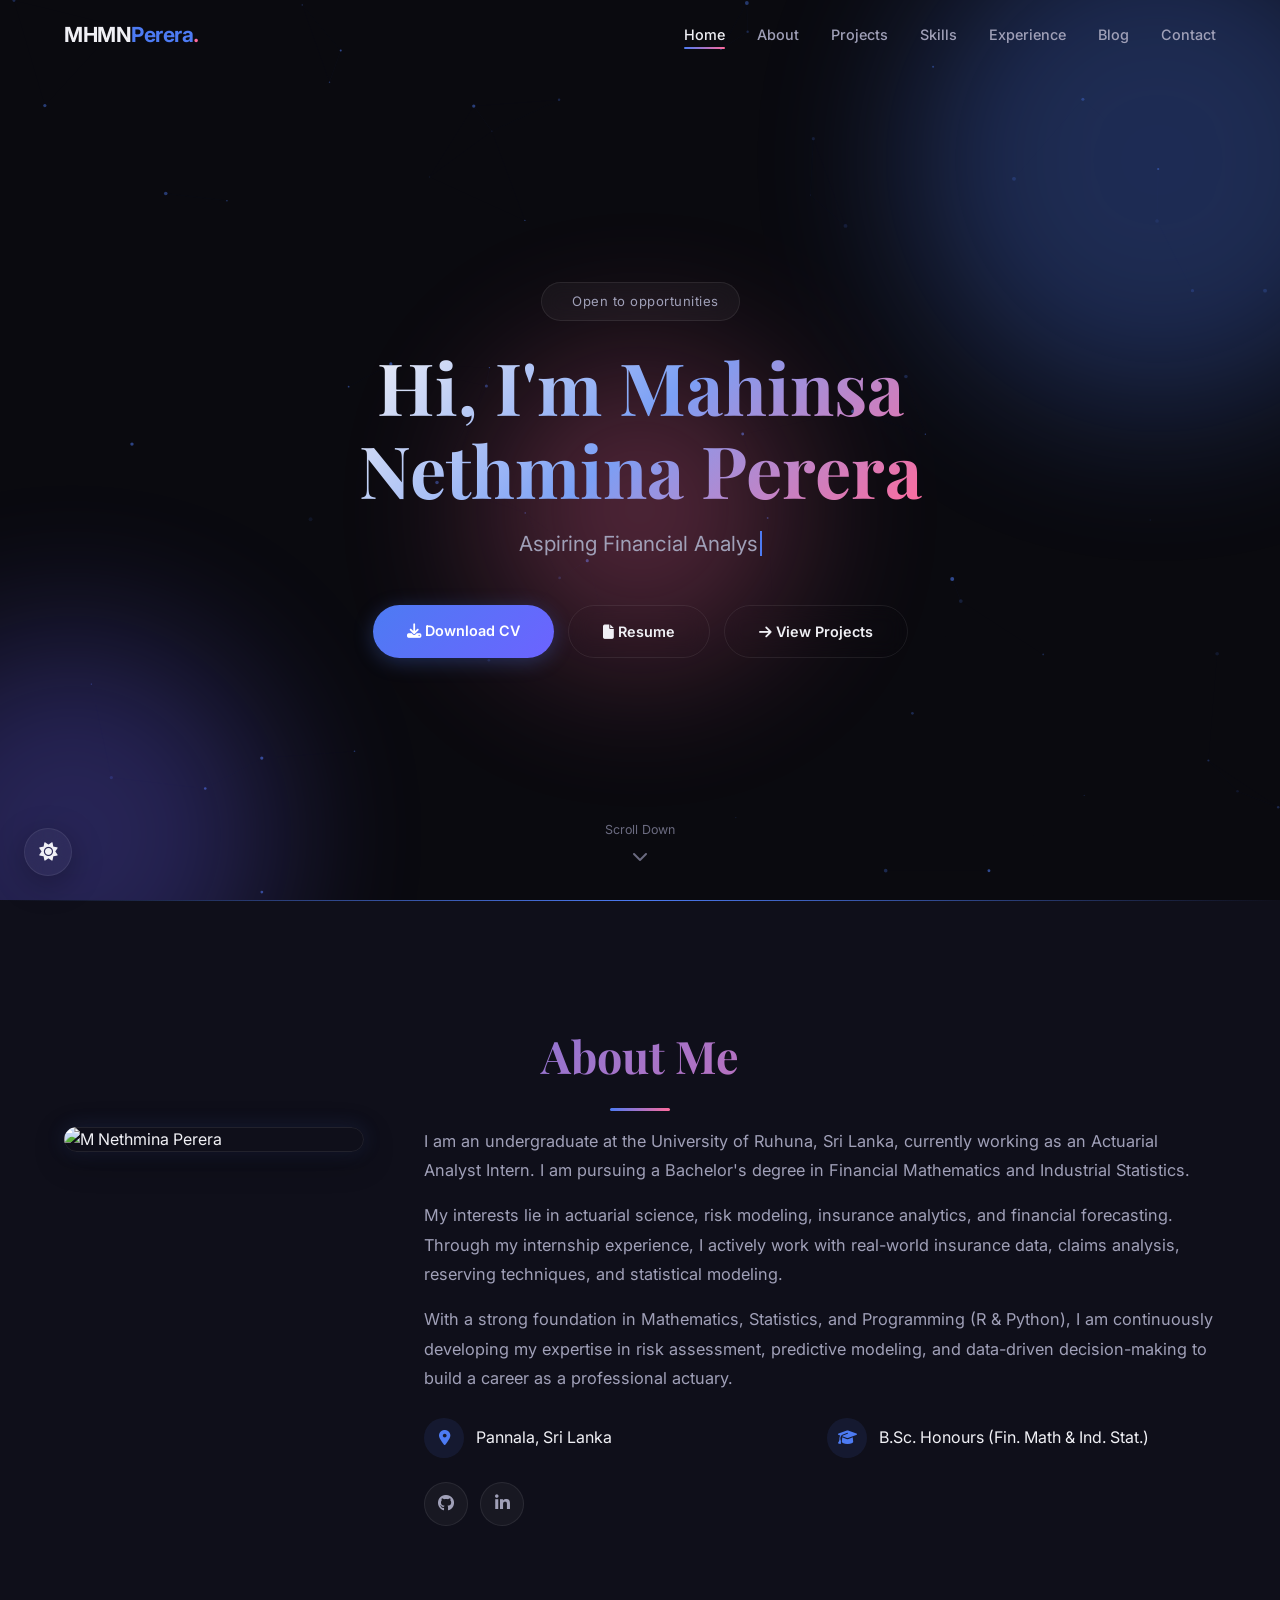
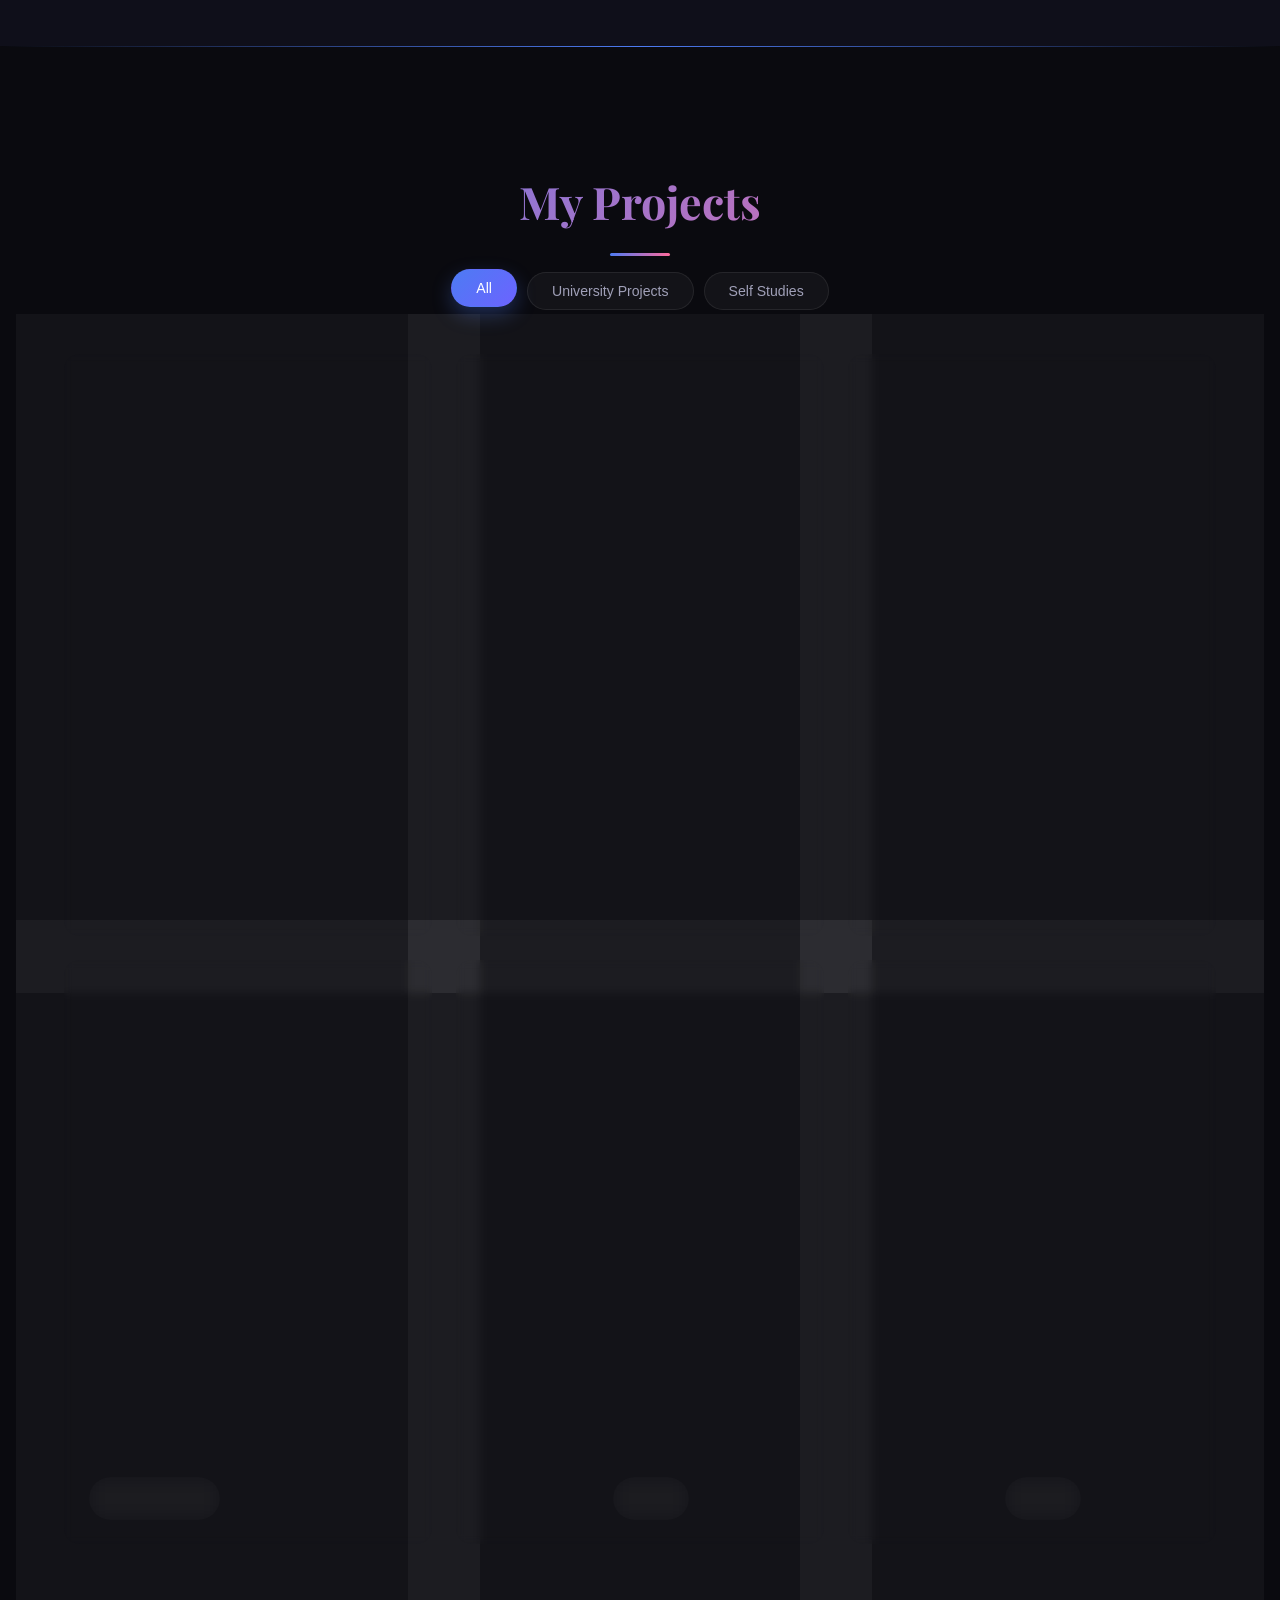
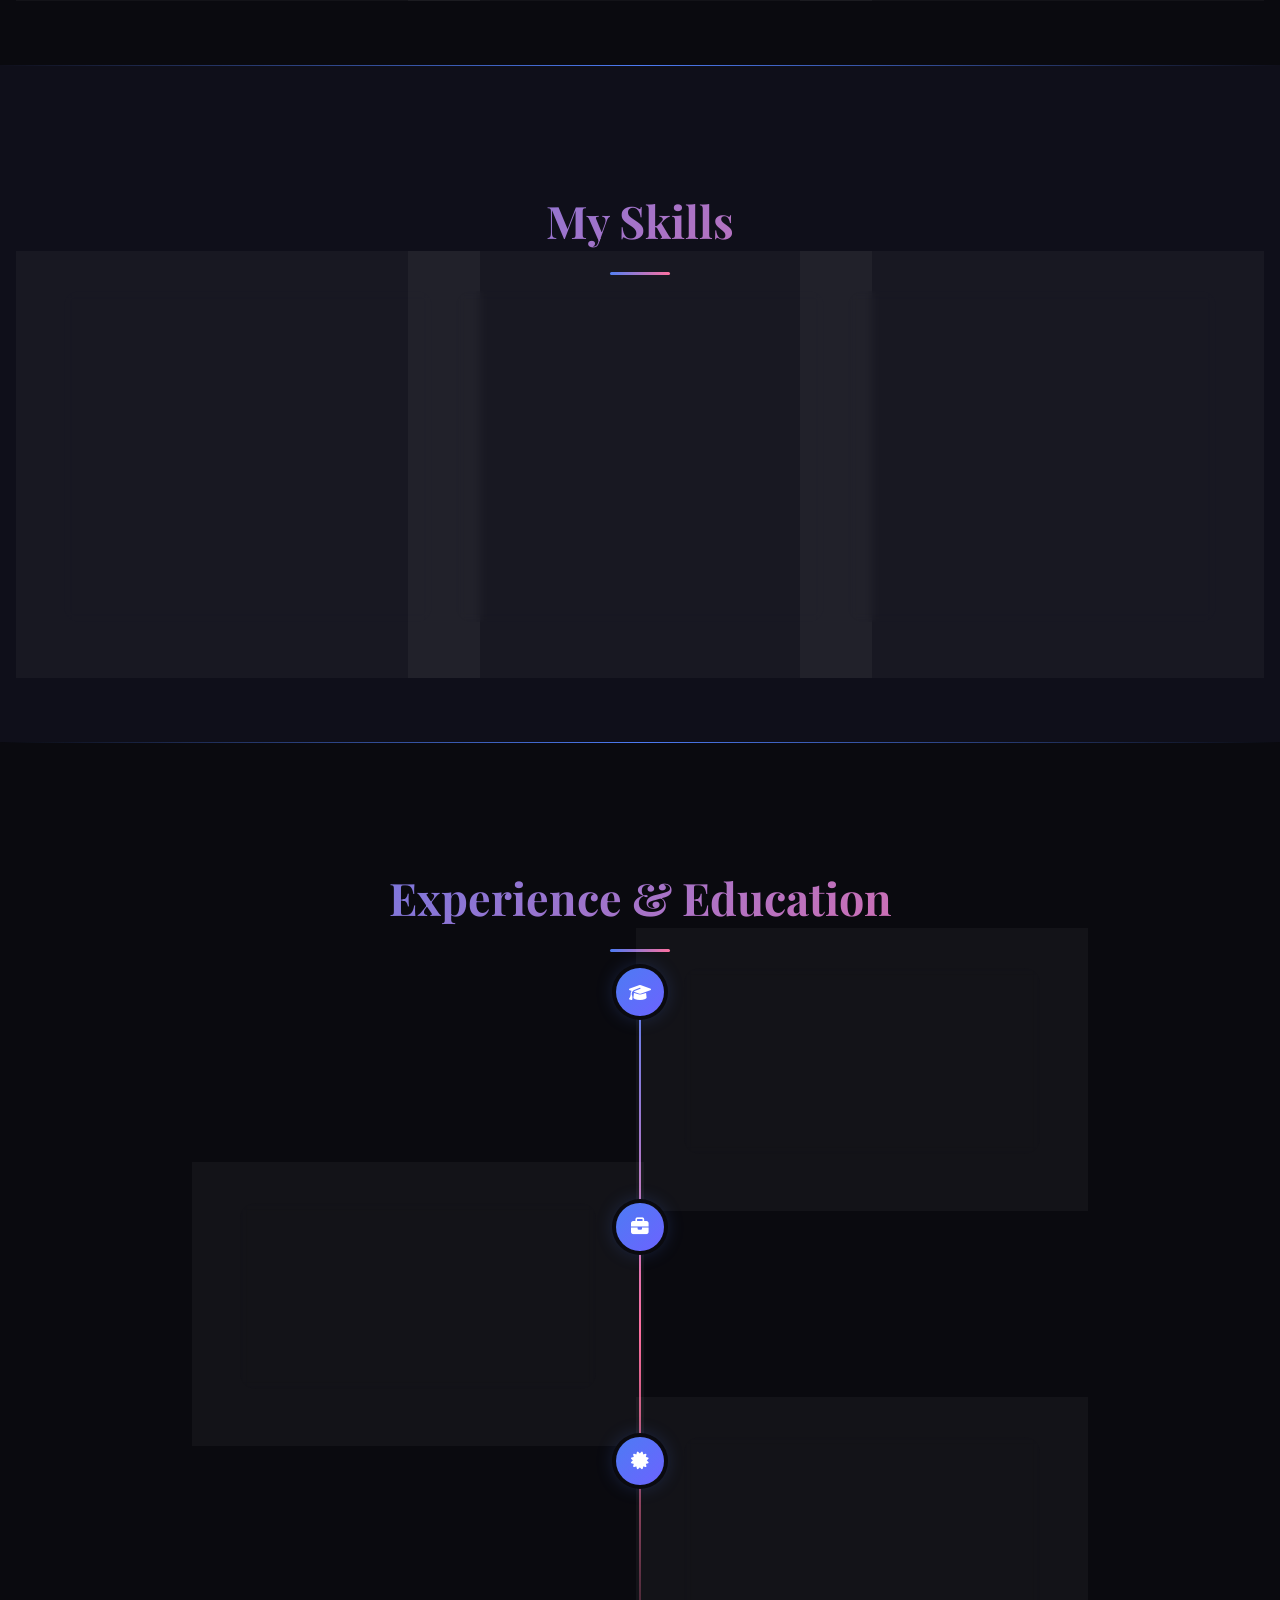
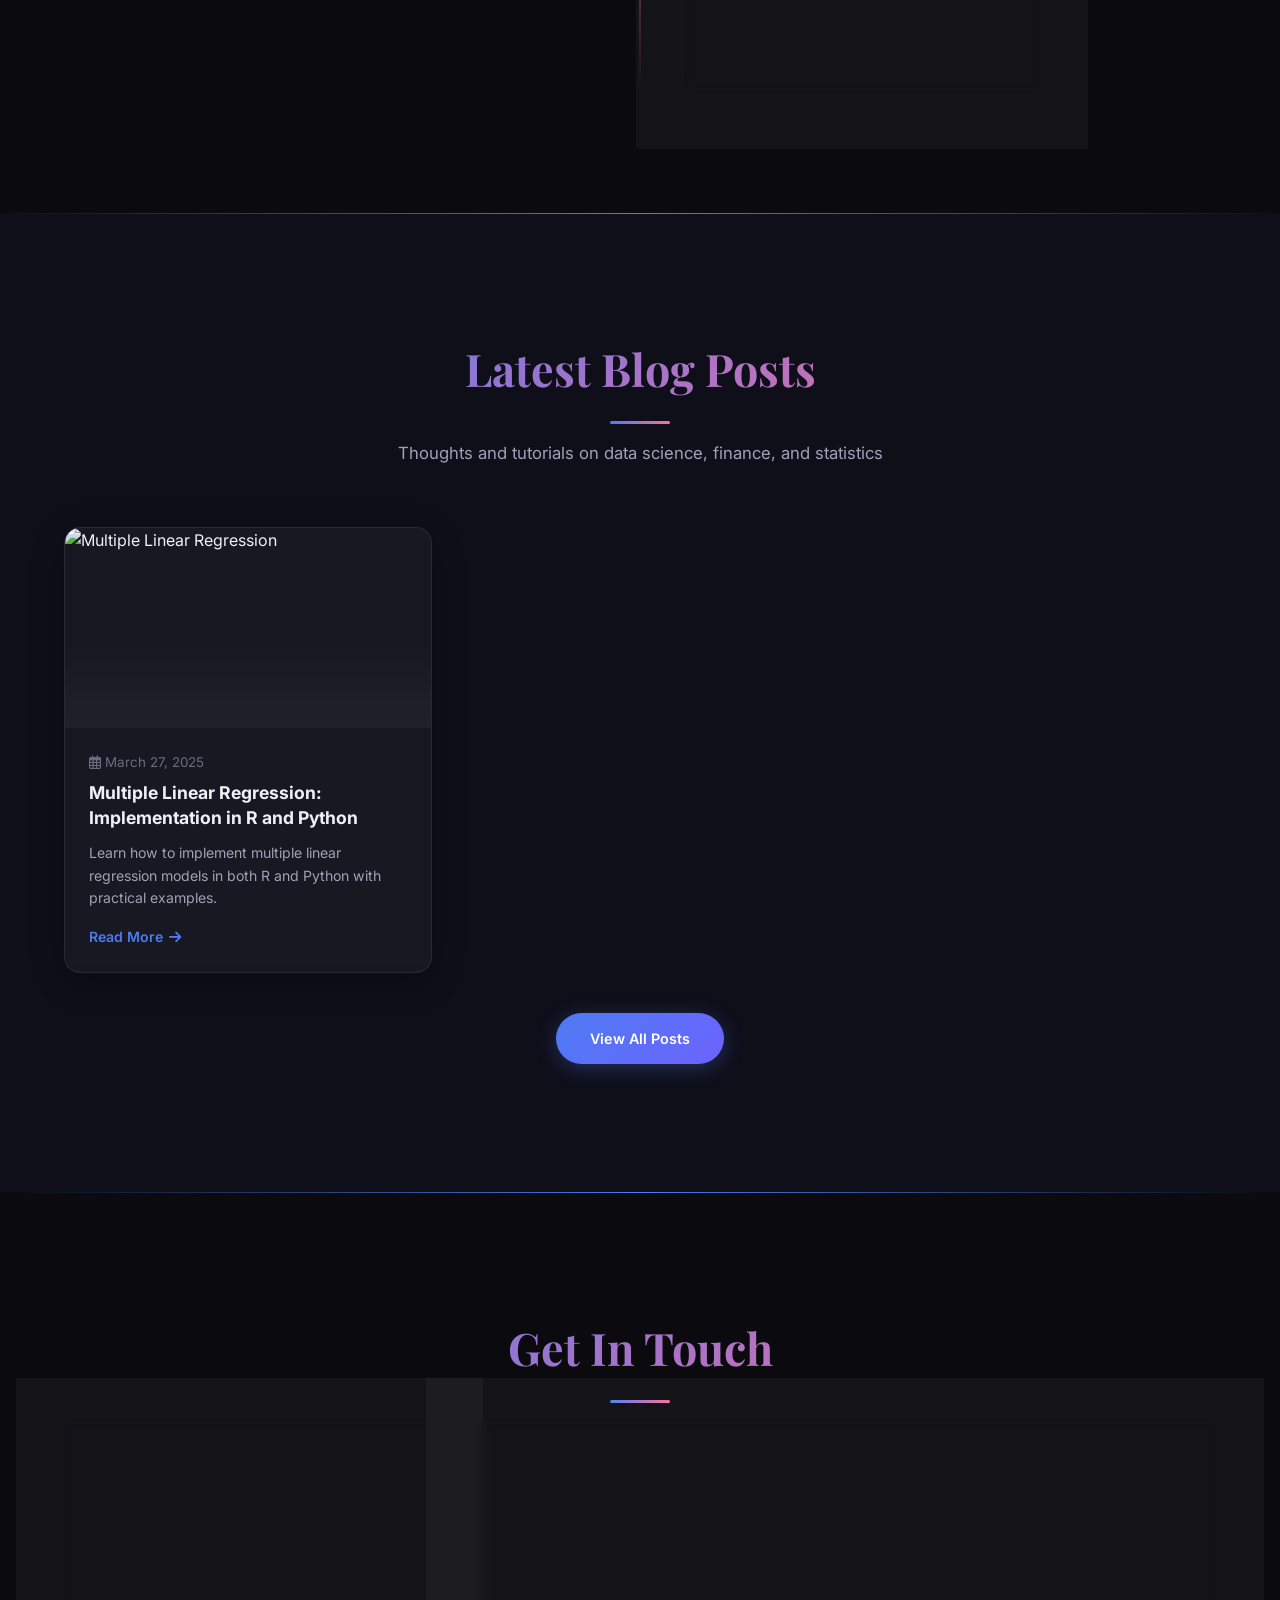
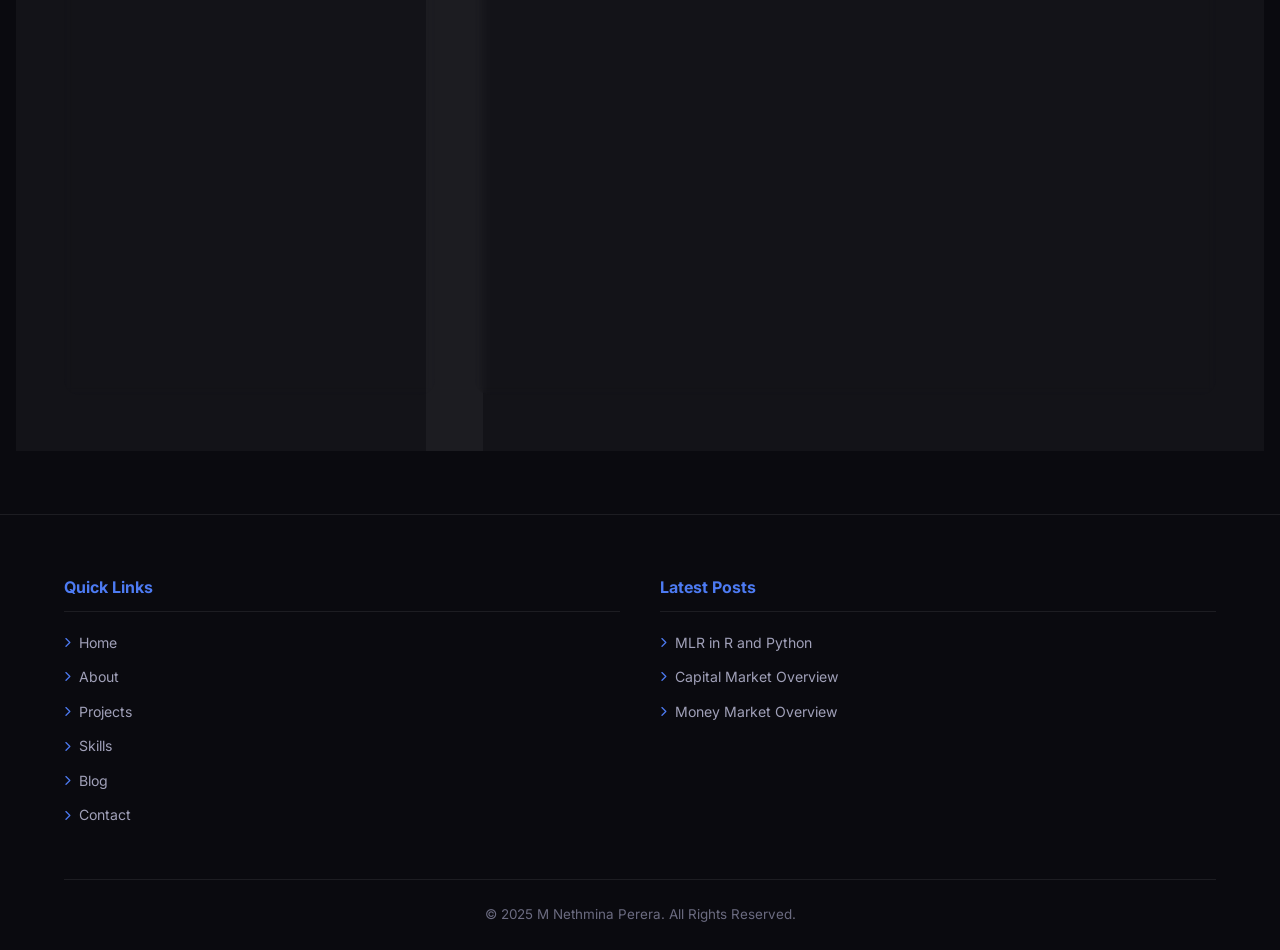
==== commit 4ba0af1a: "feat: futuristic redesign with glassmorphism, particles, typewriter, 3D tilt, scroll progress, and a" ====
--- a/index.html
+++ b/index.html
@@ -12,6 +12,8 @@
   <meta name="theme-color" content="#4d7bf3">
 </head>
 <body>
+
+  <canvas id="particleCanvas"></canvas>
 
   <!-- Loader -->
   <div class="loader" id="loader">
@@ -39,13 +41,27 @@
 
   <!-- Hero -->
   <section class="hero" id="hero">
+    <div class="hero-bg">
+      <div class="orb"></div>
+      <div class="orb"></div>
+      <div class="orb"></div>
+    </div>
     <div class="hero-content">
-      <h1>Hi, I'm Mahinsa Nethmina Perera</h1>
-      <p class="subtitle">Aspiring Financial Analyst | Data Enthusiast | Future Researcher</p>
+      <div class="hero-badge">
+        <i class="fas fa-sparkles"></i> Open to opportunities
+      </div>
+      <h1>Hi, I'm Mahinsa <br>Nethmina Perera</h1>
+      <p class="subtitle">Aspiring Financial Analyst</p>
       <div class="hero-buttons">
-        <a href="assets/CV_mahinsa_nethmina.pdf" class="btn primary-btn" download>Download CV</a>
-        <a href="assets/myresume.pdf" class="btn secondary-btn" download>Download Resume</a>
-        <a href="#projects" class="btn secondary-btn">View Projects</a>
+        <a href="assets/CV_mahinsa_nethmina.pdf" class="btn primary-btn" download>
+          <i class="fas fa-download"></i> Download CV
+        </a>
+        <a href="assets/myresume.pdf" class="btn secondary-btn" download>
+          <i class="fas fa-file"></i> Resume
+        </a>
+        <a href="#projects" class="btn secondary-btn">
+          <i class="fas fa-arrow-right"></i> View Projects
+        </a>
       </div>
     </div>
     <div class="scroll-indicator" onclick="document.getElementById('about').scrollIntoView({behavior:'smooth'})">
@@ -98,8 +114,7 @@
         <button class="filter-btn" data-filter="university">University Projects</button>
         <button class="filter-btn" data-filter="self">Self Studies</button>
       </div>
-      <div class="projects-grid">
-
+      <div class="projects-grid stagger">
         <!-- Project 1 -->
         <div class="project-card fade-up" data-category="university">
           <div class="project-image">
@@ -107,18 +122,17 @@
           </div>
           <div class="project-content">
             <h3>A Case Study of Commercial Banks Among Undergraduates at the University of Ruhuna, Sri Lanka</h3>
-            <p>This is my first social research paper, conducted as part of the partial fulfillment of my degree. It explores how e-banking service quality impacts satisfaction and loyalty among undergraduates at the University of Ruhuna, Sri Lanka.</p>
+            <p>My first social research paper exploring how e-banking service quality impacts satisfaction and loyalty among undergraduates.</p>
             <div class="project-tech">
               <span>SPSS</span>
               <span>Research</span>
               <span>Banking</span>
             </div>
             <div class="project-links">
-              <a href="assets/documents/socialresearch1.pdf" target="_blank" class="btn small-btn">View Case Study</a>
-            </div>
-          </div>
-        </div>
-
+              <a href="assets/documents/socialresearch1.pdf" target="_blank" class="btn small-btn primary-btn">View Case Study</a>
+            </div>
+          </div>
+        </div>
         <!-- Project 2 -->
         <div class="project-card fade-up" data-category="university">
           <div class="project-image">
@@ -126,18 +140,17 @@
           </div>
           <div class="project-content">
             <h3>The Impact of Marketing Spend, Promotions and Other Factors on Restaurant Revenue</h3>
-            <p>This is my second case study, conducted to analyze factors influencing restaurant revenue using multiple linear regression. It investigates the effects of key variables like customer count, menu pricing, and marketing spend.</p>
+            <p>Analyzed factors influencing restaurant revenue using multiple linear regression, investigating customer count, menu pricing, and marketing spend.</p>
             <div class="project-tech">
               <span>R Studio</span>
               <span>Multiple Linear Regression</span>
               <span>Kaggle</span>
             </div>
             <div class="project-links">
-              <a href="assets/documents/casestudy1.pdf" target="_blank" class="btn small-btn">View Case Study</a>
-            </div>
-          </div>
-        </div>
-
+              <a href="assets/documents/casestudy1.pdf" target="_blank" class="btn small-btn primary-btn">View Case Study</a>
+            </div>
+          </div>
+        </div>
         <!-- Project 3 -->
         <div class="project-card fade-up" data-category="university">
           <div class="project-image">
@@ -145,18 +158,17 @@
           </div>
           <div class="project-content">
             <h3>Fitting the Logistic Growth Model: Insights into Sustainable Fish Harvesting</h3>
-            <p>This is my third case study, focusing on fitting the Logistic Growth Model to explore sustainable fish harvesting. It provides valuable insights into balancing ecological conservation with efficient resource management.</p>
+            <p>Focused on fitting the Logistic Growth Model to explore sustainable fish harvesting, balancing ecological conservation with resource management.</p>
             <div class="project-tech">
               <span>Matlab</span>
               <span>Logistic Growth Model</span>
               <span>Sustainability</span>
             </div>
             <div class="project-links">
-              <a href="assets/documents/casestudy2.pdf" target="_blank" class="btn small-btn">View Case Study</a>
-            </div>
-          </div>
-        </div>
-
+              <a href="assets/documents/casestudy2.pdf" target="_blank" class="btn small-btn primary-btn">View Case Study</a>
+            </div>
+          </div>
+        </div>
         <!-- Project 4 -->
         <div class="project-card fade-up" data-category="university" data-id="java-oop">
           <div class="project-image">
@@ -164,18 +176,19 @@
           </div>
           <div class="project-content">
             <h3>Java OOP Project</h3>
-            <p>Object-oriented programming implementation in Java showcasing core OOP principles through a FOSMIS interface. This project demonstrates my understanding of Java programming and software development concepts.</p>
+            <p>Object-oriented programming implementation in Java showcasing core OOP principles through a FOSMIS interface.</p>
             <div class="project-tech">
               <span>Java</span>
               <span>OOP</span>
               <span>NetBeans</span>
             </div>
             <div class="project-links">
-              <a href="#" class="btn small-btn project-details-btn" data-project="java-oop">View Details</a>
-            </div>
-          </div>
-        </div>
-
+              <a href="#" class="btn small-btn secondary-btn project-details-btn" data-project="java-oop">
+                <i class="fas fa-play"></i> View Demo
+              </a>
+            </div>
+          </div>
+        </div>
         <!-- Project 5 -->
         <div class="project-card fade-up" data-category="self">
           <div class="project-image">
@@ -183,7 +196,7 @@
           </div>
           <div class="project-content">
             <h3>Portfolio Risk and Return Analysis on the Colombo Stock Exchange (CSE)</h3>
-            <p>This project applies modern portfolio theory to the Sri Lankan equity market, focusing on diversification and risk-adjusted performance. Using historical data from selected CSE stocks, the analysis estimates expected returns, beta coefficients, Value at Risk (VaR), and Treynor Ratios.</p>
+            <p>Applied modern portfolio theory to the Sri Lankan equity market, analyzing expected returns, beta coefficients, VaR, and Treynor Ratios.</p>
             <div class="project-tech">
               <span>Excel</span>
               <span>Python</span>
@@ -191,12 +204,11 @@
               <span>Portfolio Analysis</span>
             </div>
             <div class="project-links">
-              <a href="assets/documents/CSE_Portfolio_Risk_Analysis_MHMN_Perera.pdf" target="_blank" class="btn small-btn">View Report</a>
-              <a href="assets/documents/CSE_Portfolio_Risk_Analysis_MHMN_Perera.xlsx" target="_blank" class="btn small-btn">Download Data</a>
-            </div>
-          </div>
-        </div>
-
+              <a href="assets/documents/CSE_Portfolio_Risk_Analysis_MHMN_Perera.pdf" target="_blank" class="btn small-btn primary-btn">View Report</a>
+              <a href="assets/documents/CSE_Portfolio_Risk_Analysis_MHMN_Perera.xlsx" target="_blank" class="btn small-btn secondary-btn">Data</a>
+            </div>
+          </div>
+        </div>
         <!-- Project 6 -->
         <div class="project-card fade-up" data-category="self">
           <div class="project-image">
@@ -204,19 +216,18 @@
           </div>
           <div class="project-content">
             <h3>Modern Portfolio Optimization Using Excel</h3>
-            <p>As part of my continuous learning in Investment Risk Management, I applied Modern Portfolio Theory (MPT) to optimize a small investor portfolio using Sri Lankan stock market data (CSE). Using Excel Solver, I maximized the Sharpe ratio, reducing portfolio volatility while maintaining strong returns.</p>
+            <p>Applied Modern Portfolio Theory to optimize a small investor portfolio using CSE data. Maximized the Sharpe ratio using Excel Solver.</p>
             <div class="project-tech">
               <span>Excel</span>
               <span>Finance</span>
               <span>Portfolio Analysis</span>
             </div>
             <div class="project-links">
-              <a href="assets/documents/Modern_Portfolio_Optimization_SriLanka.pdf" target="_blank" class="btn small-btn">View Report</a>
-              <a href="assets/documents/Modern%20portfolio%20optimization.xlsx" target="_blank" class="btn small-btn">Download Data</a>
-            </div>
-          </div>
-        </div>
-
+              <a href="assets/documents/Modern_Portfolio_Optimization_SriLanka.pdf" target="_blank" class="btn small-btn primary-btn">View Report</a>
+              <a href="assets/documents/Modern%20portfolio%20optimization.xlsx" target="_blank" class="btn small-btn secondary-btn">Data</a>
+            </div>
+          </div>
+        </div>
       </div>
     </div>
   </section>
@@ -236,7 +247,7 @@
         </div>
         <div class="modal-text">
           <h3>Project Overview</h3>
-          <p>This project demonstrates my understanding and implementation of Object-Oriented Programming principles in Java. I built this as a partial fulfillment of my degree program. The video showcases the application's functionality and key features of a FOSMIS interface.</p>
+          <p>This project demonstrates my understanding and implementation of Object-Oriented Programming principles in Java. Built as a partial fulfillment of my degree program, it showcases a FOSMIS interface with full CRUD functionality.</p>
           <h3>Technologies Used</h3>
           <div class="tech-stack">
             <span>Java</span>
@@ -252,7 +263,7 @@
   <section class="skills" id="skills">
     <div class="container">
       <h2 class="section-title fade-up">My Skills</h2>
-      <div class="skills-grid">
+      <div class="skills-grid stagger">
         <div class="skill-category fade-up">
           <h3>Technical Skills</h3>
           <div class="skill-item">
@@ -348,21 +359,21 @@
   <section class="blog-preview" id="blog">
     <div class="container">
       <h2 class="section-title fade-up">Latest Blog Posts</h2>
-      <p class="section-desc fade-up">Check out my latest thoughts and tutorials</p>
-      <div class="blog-preview-grid">
+      <p class="section-desc fade-up">Thoughts and tutorials on data science, finance, and statistics</p>
+      <div class="blog-preview-grid stagger">
         <div class="blog-card fade-up">
           <div class="blog-card-image">
             <img src="assets/images/blog1MLR.webp" alt="Multiple Linear Regression" loading="lazy">
           </div>
           <div class="blog-card-content">
-            <div class="blog-card-date">March 27, 2025</div>
+            <div class="blog-card-date"><i class="far fa-calendar-alt"></i> March 27, 2025</div>
             <h3><a href="blog/multiple-linear-regression.html">Multiple Linear Regression: Implementation in R and Python</a></h3>
-            <p>Learn how to implement multiple linear regression models in both R and Python, and understand the key differences between these two approaches.</p>
+            <p>Learn how to implement multiple linear regression models in both R and Python with practical examples.</p>
             <a href="blog/multiple-linear-regression.html" class="read-more">Read More <i class="fas fa-arrow-right"></i></a>
           </div>
         </div>
       </div>
-      <div style="text-align:center; margin-top: 16px;" class="fade-up">
+      <div style="text-align:center; margin-top: 24px;" class="fade-up">
         <a href="blog.html" class="btn primary-btn">View All Posts</a>
       </div>
     </div>
@@ -396,12 +407,8 @@
             </div>
           </div>
           <div class="social-links" style="margin-top:24px;">
-            <a href="https://github.com/MHMNP2021" target="_blank" rel="noopener" class="social-icon" aria-label="GitHub">
-              <i class="fab fa-github"></i>
-            </a>
-            <a href="https://www.linkedin.com/in/mahinsa-nethmina-451284288/" target="_blank" rel="noopener" class="social-icon" aria-label="LinkedIn">
-              <i class="fab fa-linkedin-in"></i>
-            </a>
+            <a href="https://github.com/MHMNP2021" target="_blank" rel="noopener" class="social-icon" aria-label="GitHub"><i class="fab fa-github"></i></a>
+            <a href="https://www.linkedin.com/in/mahinsa-nethmina-451284288/" target="_blank" rel="noopener" class="social-icon" aria-label="LinkedIn"><i class="fab fa-linkedin-in"></i></a>
           </div>
         </div>
         <div class="contact-form">
@@ -422,7 +429,9 @@
               <label for="message">Message</label>
               <textarea id="message" name="message" rows="5" required></textarea>
             </div>
-            <button type="submit" class="btn primary-btn">Send Message</button>
+            <button type="submit" class="btn primary-btn">
+              <i class="fas fa-paper-plane"></i> Send Message
+            </button>
           </form>
           <div id="formMessage" class="form-message"></div>
         </div>
@@ -446,11 +455,11 @@
           </ul>
         </div>
         <div class="footer-col">
-          <h3>Latest Blog Posts</h3>
+          <h3>Latest Posts</h3>
           <ul>
-            <li><a href="blog/multiple-linear-regression.html"><i class="fas fa-chevron-right"></i> Multiple Linear Regression in R and Python</a></li>
-            <li><a href="blog/capital-market.html"><i class="fas fa-chevron-right"></i> Capital Market: A Comprehensive Overview</a></li>
-            <li><a href="blog/money-market.html"><i class="fas fa-chevron-right"></i> Money Market: A Comprehensive Overview</a></li>
+            <li><a href="blog/multiple-linear-regression.html"><i class="fas fa-chevron-right"></i> MLR in R and Python</a></li>
+            <li><a href="blog/capital-market.html"><i class="fas fa-chevron-right"></i> Capital Market Overview</a></li>
+            <li><a href="blog/money-market.html"><i class="fas fa-chevron-right"></i> Money Market Overview</a></li>
           </ul>
         </div>
       </div>
--- a/style.css
+++ b/style.css
@@ -1,42 +1,39 @@
 :root {
   --primary: #4d7bf3;
-  --primary-dark: #3d63c9;
-  --primary-light: #6d92f3;
+  --primary-dark: #3a5fc8;
+  --primary-light: #7a9ff5;
   --secondary: #6c63ff;
-  --bg: #121212;
-  --bg-alt: #1a1a1a;
-  --bg-card: #1e1e1e;
-  --text: #ffffff;
-  --text-secondary: #b0b0b0;
-  --text-muted: #808080;
-  --border: #333333;
-  --tag-bg: #2d2d2d;
-  --header-bg: rgba(18, 18, 18, 0.95);
-  --footer-bg: #1a1a1a;
-  --shadow: 0 8px 20px rgba(0, 0, 0, 0.2);
-  --radius: 12px;
-  --radius-lg: 20px;
+  --accent: #ff6b9d;
+  --bg: #0a0a0f;
+  --bg-alt: #0f0f1a;
+  --bg-card: rgba(255, 255, 255, 0.04);
+  --text: #f0f0f5;
+  --text-secondary: #a0a0b8;
+  --text-muted: #6b6b80;
+  --border: rgba(255, 255, 255, 0.08);
+  --shadow: 0 8px 32px rgba(0, 0, 0, 0.3);
+  --radius: 16px;
+  --radius-lg: 24px;
+  --glass: rgba(255, 255, 255, 0.04);
+  --glass-border: rgba(255, 255, 255, 0.08);
+  --glow: 0 0 20px rgba(77, 123, 243, 0.15);
 }
 
 .light-theme {
-  --bg: #f5f7fa;
-  --bg-alt: #f0f2f5;
-  --bg-card: #ffffff;
-  --text: #333333;
-  --text-secondary: #666666;
-  --text-muted: #999999;
-  --border: #e0e0e0;
-  --tag-bg: #eef2ff;
-  --header-bg: rgba(255, 255, 255, 0.95);
-  --footer-bg: #f0f2f5;
-  --shadow: 0 8px 20px rgba(0, 0, 0, 0.08);
-}
-
-* {
-  margin: 0;
-  padding: 0;
-  box-sizing: border-box;
-}
+  --bg: #f0f2f8;
+  --bg-alt: #e8eaf3;
+  --bg-card: rgba(255, 255, 255, 0.7);
+  --text: #1a1a2e;
+  --text-secondary: #555570;
+  --text-muted: #8888a0;
+  --border: rgba(0, 0, 0, 0.08);
+  --glass: rgba(255, 255, 255, 0.6);
+  --glass-border: rgba(255, 255, 255, 0.5);
+  --shadow: 0 8px 32px rgba(0, 0, 0, 0.06);
+  --glow: 0 0 20px rgba(77, 123, 243, 0.08);
+}
+
+* { margin: 0; padding: 0; box-sizing: border-box; }
 
 html {
   scroll-behavior: smooth;
@@ -48,9 +45,15 @@
   background: var(--bg);
   color: var(--text);
   line-height: 1.6;
-  transition: background 0.3s, color 0.3s;
+  transition: background 0.4s, color 0.4s;
   overflow-x: hidden;
 }
+
+::-webkit-scrollbar { width: 6px; }
+::-webkit-scrollbar-track { background: var(--bg); }
+::-webkit-scrollbar-thumb { background: var(--primary); border-radius: 3px; }
+
+::selection { background: var(--primary); color: #fff; }
 
 a { text-decoration: none; color: inherit; transition: color 0.3s; }
 a:hover { color: var(--primary); }
@@ -63,25 +66,39 @@
   padding: 0 24px;
 }
 
-section {
-  padding: 100px 0;
-  position: relative;
-}
-
+section { padding: 120px 0; position: relative; }
+
+/* ---- Scroll Progress Bar ---- */
+#scrollProgress {
+  position: fixed;
+  top: 0;
+  left: 0;
+  height: 3px;
+  background: linear-gradient(90deg, var(--primary), var(--secondary), var(--accent));
+  z-index: 1001;
+  width: 0%;
+  transition: width 0.1s;
+}
+
+/* ---- Section Titles ---- */
 .section-title {
   font-size: clamp(2rem, 4vw, 2.8rem);
   font-weight: 700;
   text-align: center;
   margin-bottom: 16px;
   font-family: 'Playfair Display', serif;
+  background: linear-gradient(135deg, var(--primary), var(--accent));
+  -webkit-background-clip: text;
+  background-clip: text;
+  color: transparent;
 }
 
 .section-title::after {
   content: '';
   display: block;
-  width: 80px;
+  width: 60px;
   height: 3px;
-  background: var(--primary);
+  background: linear-gradient(90deg, var(--primary), var(--accent));
   margin: 16px auto 0;
   border-radius: 2px;
 }
@@ -94,91 +111,108 @@
   font-size: 1.05rem;
 }
 
+/* ---- Buttons ---- */
 .btn {
   display: inline-block;
-  padding: 12px 32px;
+  padding: 14px 34px;
   border-radius: 50px;
   font-weight: 600;
-  font-size: 0.95rem;
+  font-size: 0.9rem;
   cursor: pointer;
-  transition: all 0.3s;
+  transition: all 0.35s cubic-bezier(0.4, 0, 0.2, 1);
   border: none;
   text-align: center;
-}
+  position: relative;
+  overflow: hidden;
+}
+
+.btn::before {
+  content: '';
+  position: absolute;
+  inset: 0;
+  background: linear-gradient(135deg, rgba(255,255,255,0.1), transparent);
+  opacity: 0;
+  transition: opacity 0.3s;
+}
+
+.btn:hover::before { opacity: 1; }
 
 .primary-btn {
-  background: var(--primary);
+  background: linear-gradient(135deg, var(--primary), var(--secondary));
   color: #fff;
-  box-shadow: 0 4px 15px rgba(77, 123, 243, 0.3);
+  box-shadow: 0 4px 20px rgba(77, 123, 243, 0.3);
 }
 
 .primary-btn:hover {
-  background: var(--primary-dark);
-  transform: translateY(-3px);
-  box-shadow: 0 8px 25px rgba(77, 123, 243, 0.4);
+  transform: translateY(-4px) scale(1.02);
+  box-shadow: 0 8px 30px rgba(77, 123, 243, 0.5);
   color: #fff;
 }
 
 .secondary-btn {
   background: transparent;
   color: var(--text);
-  border: 2px solid var(--primary);
+  border: 1.5px solid var(--glass-border);
+  backdrop-filter: blur(10px);
 }
 
 .secondary-btn:hover {
-  background: var(--primary);
-  color: #fff;
-  transform: translateY(-3px);
+  background: var(--glass);
+  border-color: var(--primary);
+  transform: translateY(-4px);
+  color: var(--text);
 }
 
 .small-btn {
-  padding: 8px 20px;
-  font-size: 0.85rem;
-}
-
+  padding: 10px 22px;
+  font-size: 0.82rem;
+}
+
+/* ---- Header / Nav ---- */
 header {
   position: fixed;
   top: 0;
   left: 0;
   right: 0;
   z-index: 1000;
-  background: var(--header-bg);
-  backdrop-filter: blur(12px);
-  border-bottom: 1px solid transparent;
-  transition: all 0.3s;
+  padding: 0;
+  transition: all 0.4s;
 }
 
 header.scrolled {
-  border-bottom-color: var(--border);
-  box-shadow: 0 2px 20px rgba(0, 0, 0, 0.1);
+  background: var(--glass);
+  backdrop-filter: blur(20px);
+  -webkit-backdrop-filter: blur(20px);
+  border-bottom: 1px solid var(--glass-border);
 }
 
 nav {
   display: flex;
   justify-content: space-between;
   align-items: center;
-  padding: 16px 24px;
+  padding: 18px 24px;
   max-width: 1200px;
   margin: 0 auto;
 }
 
 .logo {
-  font-size: 1.4rem;
+  font-size: 1.3rem;
   font-weight: 700;
+  letter-spacing: -0.5px;
 }
 
 .logo span { color: var(--primary); }
-
-.nav-links {
-  display: flex;
-  gap: 32px;
-}
+.logo span::after { content: '.'; color: var(--accent); }
+
+.nav-links { display: flex; gap: 32px; }
 
 .nav-links a {
   font-weight: 500;
-  font-size: 0.92rem;
+  font-size: 0.9rem;
   position: relative;
   padding: 4px 0;
+  color: var(--text-secondary);
+  transition: color 0.3s;
 }
 
 .nav-links a::after {
@@ -188,16 +222,18 @@
   left: 0;
   width: 0;
   height: 2px;
-  background: var(--primary);
+  background: linear-gradient(90deg, var(--primary), var(--accent));
   transition: width 0.3s;
+  border-radius: 1px;
+}
+
+.nav-links a:hover,
+.nav-links a.active {
+  color: var(--text);
 }
 
 .nav-links a:hover::after,
-.nav-links a.active::after {
-  width: 100%;
-}
-
-.nav-links a.active { color: var(--primary); }
+.nav-links a.active::after { width: 100%; }
 
 .mobile-menu-btn {
   display: none;
@@ -206,8 +242,18 @@
   color: var(--text);
   font-size: 1.5rem;
   cursor: pointer;
-}
-
+  z-index: 100;
+}
+
+/* ---- Particle Canvas ---- */
+#particleCanvas {
+  position: fixed;
+  inset: 0;
+  z-index: 0;
+  pointer-events: none;
+}
+
+/* ---- Hero ---- */
 .hero {
   min-height: 100vh;
   display: flex;
@@ -219,45 +265,122 @@
   overflow: hidden;
 }
 
-.hero::before {
-  content: '';
+.hero-bg {
   position: absolute;
   inset: 0;
-  background:
-    radial-gradient(circle at 20% 50%, rgba(77, 123, 243, 0.12) 0%, transparent 50%),
-    radial-gradient(circle at 80% 30%, rgba(77, 123, 243, 0.08) 0%, transparent 40%);
   z-index: 0;
-}
-
-.hero-content { position: relative; z-index: 1; max-width: 800px; }
+  overflow: hidden;
+}
+
+.hero-bg .orb {
+  position: absolute;
+  border-radius: 50%;
+  filter: blur(80px);
+  opacity: 0.3;
+  animation: orbFloat 20s ease-in-out infinite;
+}
+
+.hero-bg .orb:nth-child(1) {
+  width: 500px;
+  height: 500px;
+  background: var(--primary);
+  top: -10%;
+  right: -10%;
+  animation-delay: 0s;
+}
+
+.hero-bg .orb:nth-child(2) {
+  width: 400px;
+  height: 400px;
+  background: var(--secondary);
+  bottom: -15%;
+  left: -10%;
+  animation-delay: -7s;
+}
+
+.hero-bg .orb:nth-child(3) {
+  width: 300px;
+  height: 300px;
+  background: var(--accent);
+  top: 40%;
+  left: 50%;
+  transform: translateX(-50%);
+  animation-delay: -14s;
+}
+
+@keyframes orbFloat {
+  0%, 100% { transform: translate(0, 0) scale(1); }
+  33% { transform: translate(30px, -30px) scale(1.1); }
+  66% { transform: translate(-20px, 20px) scale(0.9); }
+}
+
+.hero-content {
+  position: relative;
+  z-index: 1;
+  max-width: 800px;
+}
+
+.hero-badge {
+  display: inline-block;
+  padding: 8px 20px;
+  border-radius: 50px;
+  background: var(--glass);
+  border: 1px solid var(--glass-border);
+  backdrop-filter: blur(10px);
+  font-size: 0.82rem;
+  color: var(--text-secondary);
+  margin-bottom: 24px;
+  letter-spacing: 0.5px;
+}
+
+.hero-badge i { color: var(--primary); margin-right: 6px; }
 
 .hero h1 {
   font-size: clamp(2.5rem, 6vw, 4.5rem);
   font-weight: 700;
   margin-bottom: 16px;
   font-family: 'Playfair Display', serif;
-  background: linear-gradient(135deg, var(--primary), var(--secondary));
+  background: linear-gradient(135deg, var(--text), var(--primary-light), var(--accent));
   -webkit-background-clip: text;
   background-clip: text;
   color: transparent;
+  line-height: 1.15;
 }
 
 .hero .subtitle {
-  font-size: clamp(1.1rem, 2vw, 1.4rem);
+  font-size: clamp(1rem, 2vw, 1.3rem);
   color: var(--text-secondary);
-  margin-bottom: 40px;
-}
+  margin-bottom: 36px;
+  min-height: 2em;
+}
+
+.hero .subtitle .cursor {
+  display: inline-block;
+  width: 2px;
+  height: 1.2em;
+  background: var(--primary);
+  margin-left: 2px;
+  animation: blink 0.8s step-end infinite;
+  vertical-align: text-bottom;
+}
+
+@keyframes blink {
+  0%, 100% { opacity: 1; }
+  50% { opacity: 0; }
+}
+
+.typed-text { color: var(--primary); }
 
 .hero-buttons {
   display: flex;
-  gap: 16px;
+  gap: 14px;
   justify-content: center;
   flex-wrap: wrap;
 }
 
 .scroll-indicator {
   position: absolute;
-  bottom: 40px;
+  bottom: 36px;
   left: 50%;
   transform: translateX(-50%);
   display: flex;
@@ -265,21 +388,30 @@
   align-items: center;
   gap: 8px;
   color: var(--text-muted);
-  font-size: 0.8rem;
-  animation: bounce 2s infinite;
+  font-size: 0.78rem;
+  animation: floatArrow 2.5s ease-in-out infinite;
   cursor: pointer;
-}
-
-.scroll-indicator i { font-size: 1.2rem; }
-
-@keyframes bounce {
-  0%, 20%, 50%, 80%, 100% { transform: translateX(-50%) translateY(0); }
-  40% { transform: translateX(-50%) translateY(-12px); }
-  60% { transform: translateX(-50%) translateY(-6px); }
-}
-
-.about {
-  background: var(--bg-alt);
+  z-index: 1;
+}
+
+.scroll-indicator i { font-size: 1rem; }
+
+@keyframes floatArrow {
+  0%, 100% { transform: translateX(-50%) translateY(0); opacity: 0.4; }
+  50% { transform: translateX(-50%) translateY(8px); opacity: 1; }
+}
+
+/* ---- Section backgrounds ---- */
+.about { background: var(--bg-alt); position: relative; }
+
+.about::before {
+  content: '';
+  position: absolute;
+  top: 0;
+  left: 0;
+  right: 0;
+  height: 1px;
+  background: linear-gradient(90deg, transparent, var(--primary), transparent);
 }
 
 .about-grid {
@@ -292,31 +424,39 @@
 .about-image {
   border-radius: var(--radius-lg);
   overflow: hidden;
-  box-shadow: var(--shadow);
-  transition: transform 0.3s;
-}
-
-.about-image:hover { transform: translateY(-8px); }
-
-.about-image img {
-  width: 100%;
-  height: auto;
-  transition: transform 0.5s;
-}
-
+  box-shadow: var(--shadow), var(--glow);
+  transition: transform 0.4s, box-shadow 0.4s;
+  position: relative;
+}
+
+.about-image::after {
+  content: '';
+  position: absolute;
+  inset: 0;
+  border-radius: var(--radius-lg);
+  border: 1px solid var(--glass-border);
+  pointer-events: none;
+}
+
+.about-image:hover {
+  transform: translateY(-8px) scale(1.01);
+  box-shadow: var(--shadow), 0 0 30px rgba(77, 123, 243, 0.2);
+}
+
+.about-image img { width: 100%; transition: transform 0.6s; }
 .about-image:hover img { transform: scale(1.05); }
 
 .about-text p {
   color: var(--text-secondary);
   margin-bottom: 16px;
-  font-size: 1.05rem;
+  font-size: 1.02rem;
   line-height: 1.8;
 }
 
 .about-details {
   display: grid;
   grid-template-columns: 1fr 1fr;
-  gap: 16px;
+  gap: 14px;
   margin: 24px 0;
 }
 
@@ -336,6 +476,7 @@
   align-items: center;
   justify-content: center;
   flex-shrink: 0;
+  font-size: 0.95rem;
 }
 
 .social-links {
@@ -348,87 +489,115 @@
   width: 44px;
   height: 44px;
   border-radius: 50%;
-  background: var(--tag-bg);
-  color: var(--primary);
+  background: var(--glass);
+  border: 1px solid var(--glass-border);
+  color: var(--text-secondary);
   display: flex;
   align-items: center;
   justify-content: center;
-  font-size: 1.1rem;
-  transition: all 0.3s;
+  font-size: 1.05rem;
+  transition: all 0.35s;
 }
 
 .social-icon:hover {
   background: var(--primary);
+  border-color: var(--primary);
   color: #fff;
-  transform: translateY(-4px);
-}
-
-.projects {
-  background: var(--bg);
+  transform: translateY(-5px);
+  box-shadow: 0 8px 20px rgba(77, 123, 243, 0.3);
+}
+
+/* ---- Projects ---- */
+.projects { position: relative; }
+
+.projects::before {
+  content: '';
+  position: absolute;
+  top: 0;
+  left: 0;
+  right: 0;
+  height: 1px;
+  background: linear-gradient(90deg, transparent, var(--primary), transparent);
 }
 
 .project-filters {
   display: flex;
   justify-content: center;
-  gap: 12px;
-  margin-bottom: 40px;
+  gap: 10px;
+  margin-bottom: 44px;
   flex-wrap: wrap;
 }
 
 .filter-btn {
   padding: 10px 24px;
   border-radius: 50px;
-  background: var(--tag-bg);
-  color: var(--text);
-  border: none;
+  background: var(--glass);
+  border: 1px solid var(--glass-border);
+  color: var(--text-secondary);
   cursor: pointer;
-  font-size: 0.9rem;
+  font-size: 0.88rem;
   font-weight: 500;
-  transition: all 0.3s;
+  transition: all 0.35s;
 }
 
 .filter-btn.active,
 .filter-btn:hover {
-  background: var(--primary);
+  background: linear-gradient(135deg, var(--primary), var(--secondary));
   color: #fff;
-  transform: translateY(-2px);
+  border-color: transparent;
+  transform: translateY(-3px);
+  box-shadow: 0 8px 20px rgba(77, 123, 243, 0.3);
 }
 
 .projects-grid {
   display: grid;
   grid-template-columns: repeat(auto-fill, minmax(340px, 1fr));
-  gap: 28px;
+  gap: 24px;
 }
 
 .project-card {
   background: var(--bg-card);
+  border: 1px solid var(--glass-border);
   border-radius: var(--radius);
   overflow: hidden;
   box-shadow: var(--shadow);
-  transition: all 0.3s;
+  transition: all 0.4s cubic-bezier(0.4, 0, 0.2, 1);
   display: flex;
   flex-direction: column;
   height: 100%;
+  backdrop-filter: blur(4px);
+  transform-style: preserve-3d;
+  perspective: 1000px;
 }
 
 .project-card:hover {
-  transform: translateY(-8px);
-  box-shadow: 0 16px 32px rgba(0, 0, 0, 0.25);
+  transform: translateY(-10px) scale(1.01);
+  box-shadow: var(--shadow), 0 0 30px rgba(77, 123, 243, 0.1);
+  border-color: rgba(77, 123, 243, 0.2);
 }
 
 .project-image {
   height: 200px;
   overflow: hidden;
+  position: relative;
+}
+
+.project-image::after {
+  content: '';
+  position: absolute;
+  inset: 0;
+  background: linear-gradient(to bottom, transparent 60%, var(--bg-card));
+  pointer-events: none;
 }
 
 .project-image img {
   width: 100%;
   height: 100%;
   object-fit: cover;
-  transition: transform 0.5s;
-}
-
-.project-card:hover .project-image img { transform: scale(1.05); }
+  transition: transform 0.7s;
+}
+
+.project-card:hover .project-image img { transform: scale(1.08); }
 
 .project-content {
   padding: 24px;
@@ -438,14 +607,14 @@
 }
 
 .project-content h3 {
-  font-size: 1.2rem;
+  font-size: 1.15rem;
   margin-bottom: 12px;
   line-height: 1.4;
 }
 
 .project-content p {
   color: var(--text-secondary);
-  font-size: 0.92rem;
+  font-size: 0.9rem;
   margin-bottom: 16px;
   flex-grow: 1;
   line-height: 1.7;
@@ -459,11 +628,12 @@
 }
 
 .project-tech span {
-  padding: 4px 14px;
+  padding: 5px 14px;
   border-radius: 50px;
-  background: var(--tag-bg);
-  color: var(--primary);
-  font-size: 0.8rem;
+  background: rgba(77, 123, 243, 0.08);
+  border: 1px solid rgba(77, 123, 243, 0.15);
+  color: var(--primary-light);
+  font-size: 0.78rem;
   font-weight: 500;
   transition: all 0.3s;
 }
@@ -471,18 +641,17 @@
 .project-tech span:hover {
   background: var(--primary);
   color: #fff;
-}
-
-.project-links {
-  display: flex;
-  gap: 12px;
-  margin-top: auto;
-}
-
+  border-color: var(--primary);
+}
+
+.project-links { display: flex; gap: 10px; margin-top: auto; }
+
+/* ---- Modal ---- */
 .project-detail-modal {
   position: fixed;
   inset: 0;
-  background: rgba(0, 0, 0, 0.8);
+  background: rgba(0, 0, 0, 0.7);
+  backdrop-filter: blur(12px);
   z-index: 1001;
   display: flex;
   align-items: center;
@@ -490,7 +659,7 @@
   padding: 20px;
   opacity: 0;
   visibility: hidden;
-  transition: all 0.3s;
+  transition: all 0.4s;
 }
 
 .project-detail-modal.active {
@@ -499,19 +668,24 @@
 }
 
 .modal-content {
-  background: var(--bg-card);
+  background: var(--glass);
+  backdrop-filter: blur(24px);
+  border: 1px solid var(--glass-border);
   border-radius: var(--radius-lg);
   max-width: 900px;
   width: 100%;
   max-height: 90vh;
   overflow-y: auto;
-  padding: 32px;
+  padding: 36px;
   position: relative;
-  transform: translateY(20px);
-  transition: transform 0.3s;
-}
-
-.project-detail-modal.active .modal-content { transform: translateY(0); }
+  transform: translateY(30px) scale(0.95);
+  transition: transform 0.4s cubic-bezier(0.4, 0, 0.2, 1);
+  box-shadow: var(--shadow);
+}
+
+.project-detail-modal.active .modal-content {
+  transform: translateY(0) scale(1);
+}
 
 .modal-header {
   display: flex;
@@ -519,11 +693,11 @@
   align-items: center;
   margin-bottom: 24px;
   padding-bottom: 16px;
-  border-bottom: 1px solid var(--border);
+  border-bottom: 1px solid var(--glass-border);
 }
 
 .modal-header h2 {
-  font-size: 1.6rem;
+  font-size: 1.5rem;
   font-family: 'Playfair Display', serif;
 }
 
@@ -531,8 +705,8 @@
   width: 40px;
   height: 40px;
   border-radius: 50%;
-  background: var(--tag-bg);
-  border: none;
+  background: var(--glass);
+  border: 1px solid var(--glass-border);
   color: var(--text);
   font-size: 1.2rem;
   cursor: pointer;
@@ -543,8 +717,9 @@
 }
 
 .modal-close:hover {
-  background: var(--primary);
+  background: var(--accent);
   color: #fff;
+  border-color: var(--accent);
   transform: rotate(90deg);
 }
 
@@ -559,12 +734,12 @@
   overflow: hidden;
 }
 
-.modal-video video { width: 100%; display: block; }
+.modal-video video { width: 100%; display: block; border-radius: var(--radius); }
 
 .modal-text h3 {
-  font-size: 1.2rem;
+  font-size: 1.15rem;
   color: var(--primary);
-  margin: 20px 0 12px;
+  margin: 20px 0 10px;
 }
 
 .modal-text p {
@@ -573,65 +748,63 @@
   margin-bottom: 16px;
 }
 
-.tech-stack {
-  display: flex;
-  flex-wrap: wrap;
-  gap: 8px;
-  margin-top: 8px;
-}
-
-.tech-stack span {
-  padding: 4px 14px;
-  border-radius: 50px;
-  background: var(--tag-bg);
-  color: var(--primary);
-  font-size: 0.8rem;
-  font-weight: 500;
-}
-
-.skills {
-  background: var(--bg-alt);
+/* ---- Skills ---- */
+.skills { background: var(--bg-alt); position: relative; }
+
+.skills::before {
+  content: '';
+  position: absolute;
+  top: 0;
+  left: 0;
+  right: 0;
+  height: 1px;
+  background: linear-gradient(90deg, transparent, var(--primary), transparent);
 }
 
 .skills-grid {
   display: grid;
   grid-template-columns: repeat(auto-fit, minmax(280px, 1fr));
-  gap: 28px;
+  gap: 24px;
 }
 
 .skill-category {
   background: var(--bg-card);
+  border: 1px solid var(--glass-border);
   padding: 28px;
   border-radius: var(--radius);
   box-shadow: var(--shadow);
-  transition: transform 0.3s;
-}
-
-.skill-category:hover { transform: translateY(-6px); }
+  transition: all 0.4s;
+  backdrop-filter: blur(4px);
+}
+
+.skill-category:hover {
+  transform: translateY(-8px);
+  box-shadow: var(--shadow), var(--glow);
+  border-color: rgba(77, 123, 243, 0.2);
+}
 
 .skill-category h3 {
-  font-size: 1.2rem;
+  font-size: 1.15rem;
   margin-bottom: 24px;
   color: var(--primary);
   padding-bottom: 12px;
-  border-bottom: 2px solid var(--border);
+  border-bottom: 1px solid var(--glass-border);
 }
 
 .skill-item { margin-bottom: 20px; }
-
 .skill-item:last-child { margin-bottom: 0; }
 
 .skill-info {
   display: flex;
   justify-content: space-between;
   margin-bottom: 8px;
-  font-size: 0.9rem;
+  font-size: 0.88rem;
   font-weight: 500;
 }
 
 .skill-bar {
-  height: 8px;
-  background: var(--tag-bg);
+  height: 6px;
+  background: rgba(255, 255, 255, 0.06);
   border-radius: 10px;
   overflow: hidden;
 }
@@ -641,11 +814,34 @@
   background: linear-gradient(90deg, var(--primary), var(--secondary));
   border-radius: 10px;
   width: 0;
-  transition: width 1.2s ease;
-}
-
-.experience {
-  background: var(--bg);
+  transition: width 1.5s cubic-bezier(0.4, 0, 0.2, 1);
+  position: relative;
+}
+
+.skill-progress::after {
+  content: '';
+  position: absolute;
+  right: 0;
+  top: 50%;
+  transform: translateY(-50%);
+  width: 10px;
+  height: 10px;
+  border-radius: 50%;
+  background: var(--primary-light);
+  box-shadow: 0 0 10px var(--primary);
+}
+
+/* ---- Experience ---- */
+.experience { position: relative; }
+
+.experience::before {
+  content: '';
+  position: absolute;
+  top: 0;
+  left: 0;
+  right: 0;
+  height: 1px;
+  background: linear-gradient(90deg, transparent, var(--primary), transparent);
 }
 
 .timeline {
@@ -661,7 +857,7 @@
   bottom: 0;
   left: 50%;
   width: 2px;
-  background: var(--border);
+  background: linear-gradient(to bottom, var(--primary), var(--accent), transparent);
   transform: translateX(-50%);
 }
 
@@ -679,7 +875,7 @@
   width: 48px;
   height: 48px;
   border-radius: 50%;
-  background: var(--primary);
+  background: linear-gradient(135deg, var(--primary), var(--secondary));
   color: #fff;
   display: flex;
   align-items: center;
@@ -687,7 +883,7 @@
   font-size: 1.1rem;
   transform: translateX(-50%);
   z-index: 1;
-  box-shadow: 0 0 0 4px var(--bg), 0 0 0 6px var(--border);
+  box-shadow: 0 0 0 4px var(--bg), 0 0 20px rgba(77, 123, 243, 0.3);
 }
 
 .timeline-content {
@@ -695,51 +891,66 @@
   width: calc(50% - 44px);
   padding: 24px;
   background: var(--bg-card);
+  border: 1px solid var(--glass-border);
   border-radius: var(--radius);
   box-shadow: var(--shadow);
-  transition: transform 0.3s;
-}
-
-.timeline-content:hover { transform: translateY(-4px); }
+  transition: all 0.4s;
+  backdrop-filter: blur(4px);
+}
+
+.timeline-content:hover {
+  transform: translateY(-6px);
+  box-shadow: var(--shadow), var(--glow);
+  border-color: rgba(77, 123, 243, 0.2);
+}
 
 .timeline-item:nth-child(odd) .timeline-content { margin-left: auto; }
-
 .timeline-item:nth-child(even) .timeline-content { margin-right: auto; }
 
 .timeline-item:nth-child(odd) .timeline-content::before {
   content: '';
   position: absolute;
   top: 18px;
-  left: -10px;
-  border: 10px solid transparent;
-  border-right-color: var(--bg-card);
+  left: -9px;
+  width: 16px;
+  height: 16px;
+  background: var(--bg-card);
+  border: 1px solid var(--glass-border);
+  border-right: none;
+  border-top: none;
+  transform: rotate(45deg);
 }
 
 .timeline-item:nth-child(even) .timeline-content::before {
   content: '';
   position: absolute;
   top: 18px;
-  right: -10px;
-  border: 10px solid transparent;
-  border-left-color: var(--bg-card);
+  right: -9px;
+  width: 16px;
+  height: 16px;
+  background: var(--bg-card);
+  border: 1px solid var(--glass-border);
+  border-left: none;
+  border-top: none;
+  transform: rotate(-45deg);
 }
 
 .timeline-content h3 {
-  font-size: 1.15rem;
+  font-size: 1.1rem;
   margin-bottom: 4px;
   color: var(--primary);
 }
 
 .timeline-date {
   color: var(--text-muted);
-  font-size: 0.85rem;
+  font-size: 0.84rem;
   margin-bottom: 12px;
   font-weight: 500;
 }
 
 .timeline-content p {
   color: var(--text-secondary);
-  font-size: 0.92rem;
+  font-size: 0.9rem;
   line-height: 1.6;
 }
 
@@ -751,50 +962,70 @@
 
 .timeline-content ul li {
   color: var(--text-secondary);
-  font-size: 0.9rem;
+  font-size: 0.88rem;
   margin-bottom: 4px;
 }
 
-.blog-preview {
-  background: var(--bg-alt);
+/* ---- Blog Preview ---- */
+.blog-preview { background: var(--bg-alt); position: relative; }
+
+.blog-preview::before {
+  content: '';
+  position: absolute;
+  top: 0;
+  left: 0;
+  right: 0;
+  height: 1px;
+  background: linear-gradient(90deg, transparent, var(--primary), transparent);
 }
 
 .blog-preview-grid {
   display: grid;
   grid-template-columns: repeat(auto-fill, minmax(340px, 1fr));
-  gap: 28px;
+  gap: 24px;
   margin-bottom: 40px;
 }
 
 .blog-card {
   background: var(--bg-card);
+  border: 1px solid var(--glass-border);
   border-radius: var(--radius);
   overflow: hidden;
   box-shadow: var(--shadow);
-  transition: all 0.3s;
+  transition: all 0.4s cubic-bezier(0.4, 0, 0.2, 1);
   display: flex;
   flex-direction: column;
   height: 100%;
+  backdrop-filter: blur(4px);
 }
 
 .blog-card:hover {
-  transform: translateY(-8px);
-  box-shadow: 0 16px 32px rgba(0, 0, 0, 0.25);
+  transform: translateY(-10px) scale(1.01);
+  box-shadow: var(--shadow), 0 0 30px rgba(77, 123, 243, 0.1);
+  border-color: rgba(77, 123, 243, 0.2);
 }
 
 .blog-card-image {
   height: 200px;
   overflow: hidden;
+  position: relative;
+}
+
+.blog-card-image::after {
+  content: '';
+  position: absolute;
+  inset: 0;
+  background: linear-gradient(to bottom, transparent 60%, var(--bg-card));
 }
 
 .blog-card-image img {
   width: 100%;
   height: 100%;
   object-fit: cover;
-  transition: transform 0.5s;
-}
-
-.blog-card:hover .blog-card-image img { transform: scale(1.05); }
+  transition: transform 0.7s;
+}
+
+.blog-card:hover .blog-card-image img { transform: scale(1.08); }
 
 .blog-card-content {
   padding: 24px;
@@ -805,12 +1036,12 @@
 
 .blog-card-date {
   color: var(--text-muted);
-  font-size: 0.85rem;
+  font-size: 0.84rem;
   margin-bottom: 8px;
 }
 
 .blog-card-content h3 {
-  font-size: 1.15rem;
+  font-size: 1.1rem;
   margin-bottom: 12px;
   line-height: 1.4;
 }
@@ -820,7 +1051,7 @@
 
 .blog-card-content p {
   color: var(--text-secondary);
-  font-size: 0.9rem;
+  font-size: 0.88rem;
   margin-bottom: 16px;
   flex-grow: 1;
   line-height: 1.6;
@@ -829,7 +1060,7 @@
 .read-more {
   color: var(--primary);
   font-weight: 600;
-  font-size: 0.9rem;
+  font-size: 0.88rem;
   display: inline-flex;
   align-items: center;
   gap: 6px;
@@ -838,8 +1069,17 @@
 
 .read-more:hover { gap: 10px; }
 
-.contact {
-  background: var(--bg);
+/* ---- Contact ---- */
+.contact { position: relative; }
+
+.contact::before {
+  content: '';
+  position: absolute;
+  top: 0;
+  left: 0;
+  right: 0;
+  height: 1px;
+  background: linear-gradient(90deg, transparent, var(--primary), transparent);
 }
 
 .contact-grid {
@@ -850,9 +1090,11 @@
 
 .contact-info {
   background: var(--bg-card);
+  border: 1px solid var(--glass-border);
   padding: 32px;
   border-radius: var(--radius);
   box-shadow: var(--shadow);
+  backdrop-filter: blur(4px);
 }
 
 .contact-item {
@@ -876,24 +1118,23 @@
   font-size: 1.1rem;
 }
 
-.contact-item h3 {
-  font-size: 1rem;
-  margin-bottom: 4px;
-}
+.contact-item h3 { font-size: 0.95rem; margin-bottom: 4px; }
 
 .contact-item p,
 .contact-item a {
   color: var(--text-secondary);
-  font-size: 0.9rem;
+  font-size: 0.88rem;
 }
 
 .contact-item a:hover { color: var(--primary); }
 
 .contact-form {
   background: var(--bg-card);
+  border: 1px solid var(--glass-border);
   padding: 32px;
   border-radius: var(--radius);
   box-shadow: var(--shadow);
+  backdrop-filter: blur(4px);
 }
 
 .form-group { margin-bottom: 20px; }
@@ -902,51 +1143,49 @@
   display: block;
   margin-bottom: 6px;
   font-weight: 500;
-  font-size: 0.9rem;
+  font-size: 0.88rem;
+  color: var(--text-secondary);
 }
 
 .form-group input,
 .form-group textarea {
   width: 100%;
-  padding: 12px 16px;
-  border-radius: 8px;
-  border: 1px solid var(--border);
-  background: var(--bg);
+  padding: 14px 16px;
+  border-radius: 12px;
+  border: 1px solid var(--glass-border);
+  background: rgba(255, 255, 255, 0.03);
   color: var(--text);
-  font-size: 0.95rem;
+  font-size: 0.92rem;
   transition: all 0.3s;
   font-family: inherit;
+}
+
+.light-theme .form-group input,
+.light-theme .form-group textarea {
+  background: rgba(255, 255, 255, 0.8);
 }
 
 .form-group input:focus,
 .form-group textarea:focus {
   outline: none;
   border-color: var(--primary);
-  box-shadow: 0 0 0 3px rgba(77, 123, 243, 0.15);
+  box-shadow: 0 0 0 3px rgba(77, 123, 243, 0.12);
 }
 
 .form-message {
   margin-top: 16px;
   padding: 12px 16px;
-  border-radius: 8px;
+  border-radius: 10px;
   display: none;
-  font-size: 0.9rem;
-}
-
-.form-message.success {
-  display: block;
-  background: rgba(39, 174, 96, 0.1);
-  color: #27ae60;
-}
-
-.form-message.error {
-  display: block;
-  background: rgba(231, 76, 60, 0.1);
-  color: #e74c3c;
-}
-
+  font-size: 0.88rem;
+}
+
+.form-message.success { display: block; background: rgba(39, 174, 96, 0.1); color: #27ae60; border: 1px solid rgba(39, 174, 96, 0.2); }
+.form-message.error { display: block; background: rgba(231, 76, 60, 0.1); color: #e74c3c; border: 1px solid rgba(231, 76, 60, 0.2); }
+
+/* ---- Footer ---- */
 footer {
-  background: var(--footer-bg);
+  border-top: 1px solid var(--glass-border);
   padding: 60px 0 24px;
 }
 
@@ -958,18 +1197,18 @@
 }
 
 .footer-col h3 {
-  font-size: 1.05rem;
+  font-size: 1rem;
   margin-bottom: 20px;
   color: var(--primary);
   padding-bottom: 10px;
-  border-bottom: 2px solid var(--border);
+  border-bottom: 1px solid var(--glass-border);
 }
 
 .footer-col ul li { margin-bottom: 12px; }
 
 .footer-col ul li a {
   color: var(--text-secondary);
-  font-size: 0.9rem;
+  font-size: 0.88rem;
   display: flex;
   align-items: center;
   gap: 8px;
@@ -978,19 +1217,20 @@
 
 .footer-col ul li a:hover {
   color: var(--text);
-  transform: translateX(4px);
-}
-
-.footer-col ul li a i { font-size: 0.7rem; color: var(--primary); }
+  transform: translateX(5px);
+}
+
+.footer-col ul li a i { font-size: 0.65rem; color: var(--primary); }
 
 .copyright {
   text-align: center;
   padding-top: 24px;
-  border-top: 1px solid var(--border);
+  border-top: 1px solid var(--glass-border);
   color: var(--text-muted);
-  font-size: 0.85rem;
-}
-
+  font-size: 0.84rem;
+}
+
+/* ---- Fixed UI ---- */
 .theme-toggle {
   position: fixed;
   bottom: 24px;
@@ -998,22 +1238,23 @@
   width: 48px;
   height: 48px;
   border-radius: 50%;
-  background: var(--bg-card);
+  background: var(--glass);
+  border: 1px solid var(--glass-border);
+  backdrop-filter: blur(12px);
   color: var(--text);
-  border: 1px solid var(--border);
   display: flex;
   align-items: center;
   justify-content: center;
-  font-size: 1.2rem;
+  font-size: 1.15rem;
   cursor: pointer;
   z-index: 99;
   box-shadow: var(--shadow);
-  transition: all 0.3s;
+  transition: all 0.35s;
 }
 
 .theme-toggle:hover {
-  transform: rotate(30deg);
   border-color: var(--primary);
+  transform: rotate(30deg) scale(1.05);
 }
 
 .back-to-top {
@@ -1023,19 +1264,19 @@
   width: 48px;
   height: 48px;
   border-radius: 50%;
-  background: var(--primary);
+  background: linear-gradient(135deg, var(--primary), var(--secondary));
   color: #fff;
   display: flex;
   align-items: center;
   justify-content: center;
-  font-size: 1.2rem;
+  font-size: 1.15rem;
   cursor: pointer;
   z-index: 99;
-  box-shadow: 0 4px 15px rgba(77, 123, 243, 0.3);
+  box-shadow: 0 4px 20px rgba(77, 123, 243, 0.3);
   opacity: 0;
   visibility: hidden;
   transform: translateY(12px);
-  transition: all 0.3s;
+  transition: all 0.35s;
 }
 
 .back-to-top.visible {
@@ -1045,10 +1286,11 @@
 }
 
 .back-to-top:hover {
-  background: var(--primary-dark);
-  transform: translateY(-3px);
-}
-
+  transform: translateY(-4px);
+  box-shadow: 0 8px 30px rgba(77, 123, 243, 0.5);
+}
+
+/* ---- Loader ---- */
 .loader {
   position: fixed;
   inset: 0;
@@ -1057,18 +1299,15 @@
   align-items: center;
   justify-content: center;
   z-index: 9999;
-  transition: opacity 0.4s, visibility 0.4s;
-}
-
-.loader.hidden {
-  opacity: 0;
-  visibility: hidden;
-}
+  transition: opacity 0.5s, visibility 0.5s;
+}
+
+.loader.hidden { opacity: 0; visibility: hidden; }
 
 .spinner {
-  width: 44px;
-  height: 44px;
-  border: 3px solid var(--tag-bg);
+  width: 40px;
+  height: 40px;
+  border: 2px solid rgba(255, 255, 255, 0.05);
   border-top-color: var(--primary);
   border-radius: 50%;
   animation: spin 0.8s linear infinite;
@@ -1076,15 +1315,17 @@
 
 @keyframes spin { to { transform: rotate(360deg); } }
 
+/* ---- Animations ---- */
 @keyframes fadeUp {
-  from { opacity: 0; transform: translateY(24px); }
+  from { opacity: 0; transform: translateY(30px); }
   to { opacity: 1; transform: translateY(0); }
 }
 
 .fade-up {
   opacity: 0;
-  transform: translateY(24px);
-  transition: opacity 0.6s, transform 0.6s;
+  transform: translateY(30px);
+  transition: opacity 0.7s cubic-bezier(0.4, 0, 0.2, 1),
+              transform 0.7s cubic-bezier(0.4, 0, 0.2, 1);
 }
 
 .fade-up.visible {
@@ -1092,42 +1333,47 @@
   transform: translateY(0);
 }
 
+.stagger > .fade-up:nth-child(1) { transition-delay: 0s; }
+.stagger > .fade-up:nth-child(2) { transition-delay: 0.1s; }
+.stagger > .fade-up:nth-child(3) { transition-delay: 0.2s; }
+.stagger > .fade-up:nth-child(4) { transition-delay: 0.3s; }
+.stagger > .fade-up:nth-child(5) { transition-delay: 0.4s; }
+.stagger > .fade-up:nth-child(6) { transition-delay: 0.5s; }
+
+/* ---- Responsive ---- */
 @media (max-width: 1024px) {
   .about-grid { grid-template-columns: 1fr; }
-  .about-image { max-width: 300px; margin: 0 auto; }
+  .about-image { max-width: 280px; margin: 0 auto; }
 }
 
 @media (max-width: 768px) {
-  section { padding: 72px 0; }
+  section { padding: 80px 0; }
 
   .mobile-menu-btn { display: block; }
 
   .nav-links {
     position: fixed;
-    top: 60px;
-    left: 0;
-    right: 0;
-    background: var(--header-bg);
-    backdrop-filter: blur(12px);
+    top: 0;
+    right: -100%;
+    width: 280px;
+    height: 100vh;
+    background: var(--glass);
+    backdrop-filter: blur(24px);
+    -webkit-backdrop-filter: blur(24px);
     flex-direction: column;
     align-items: center;
-    padding: 24px;
-    gap: 20px;
-    border-bottom: 1px solid var(--border);
-    transform: translateY(-100%);
-    opacity: 0;
-    visibility: hidden;
-    transition: all 0.3s;
+    justify-content: center;
+    gap: 28px;
+    border-left: 1px solid var(--glass-border);
+    transition: right 0.4s cubic-bezier(0.4, 0, 0.2, 1);
+    padding: 40px;
   }
 
-  .nav-links.active {
-    transform: translateY(0);
-    opacity: 1;
-    visibility: visible;
-  }
+  .nav-links.active { right: 0; }
+
+  .nav-links a { font-size: 1.1rem; }
 
   .hero { min-height: 90vh; padding: 100px 24px 60px; }
-
   .hero-buttons { flex-direction: column; align-items: center; }
 
   .projects-grid,
@@ -1151,14 +1397,12 @@
 
   .timeline-item:nth-child(odd) .timeline-content::before,
   .timeline-item:nth-child(even) .timeline-content::before {
-    left: -10px;
-    border: 10px solid transparent;
-    border-right-color: var(--bg-card);
+    left: -9px;
+    transform: rotate(45deg);
     right: auto;
   }
 
   .contact-grid { grid-template-columns: 1fr; }
-
   .about-details { grid-template-columns: 1fr; }
 
   .theme-toggle, .back-to-top {
@@ -1166,15 +1410,11 @@
     height: 42px;
     font-size: 1rem;
   }
-
   .theme-toggle { left: 16px; bottom: 16px; }
   .back-to-top { right: 16px; bottom: 16px; }
 }
 
 @media (max-width: 480px) {
   .project-filters { gap: 8px; }
-  .filter-btn {
-    padding: 8px 16px;
-    font-size: 0.82rem;
-  }
-}
+  .filter-btn { padding: 8px 16px; font-size: 0.8rem; }
+}
